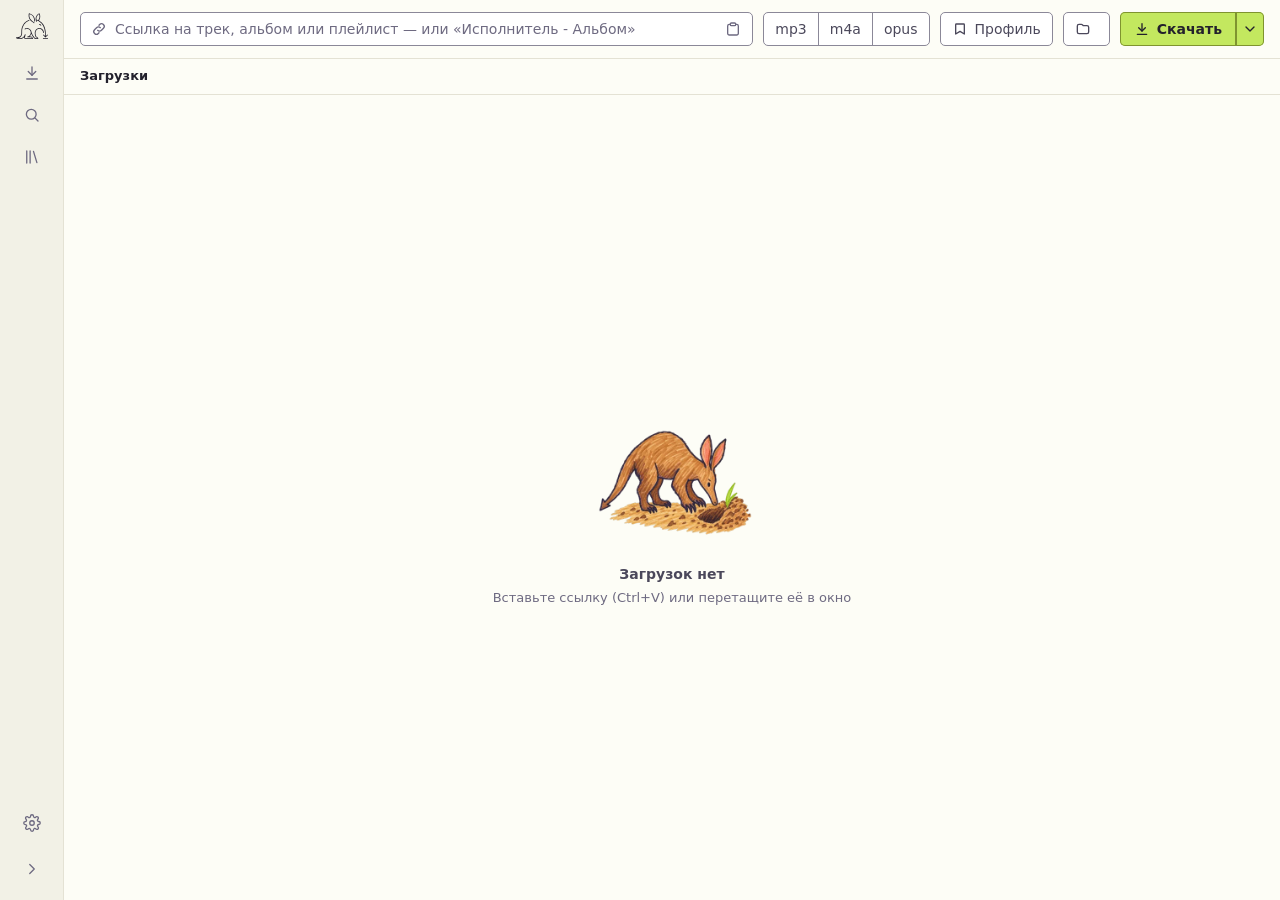
==== trackhound/web/index.html @ 9e97116c "Download a doubtful track from its best match instead of holding it back for a choice A track whose " ====
<!doctype html>
<html lang="ru">
<head>
  <meta charset="utf-8">
  <meta name="viewport" content="width=device-width, initial-scale=1">
  <title>Trackhound</title>
  <link rel="stylesheet" href="style.css">
</head>
<body>
  <svg width="0" height="0" style="position:absolute" aria-hidden="true">
    <symbol id="i-note" viewBox="0 0 24 24"><path d="M9 17.5V6.5l10-2v11"/><circle cx="6.5" cy="17.5" r="2.5"/><circle cx="16.5" cy="15.5" r="2.5"/></symbol>
    <symbol id="i-link" viewBox="0 0 24 24"><path d="M10 14a4 4 0 0 0 5.66 0l3-3a4 4 0 0 0-5.66-5.66l-1 1"/><path d="M14 10a4 4 0 0 0-5.66 0l-3 3a4 4 0 0 0 5.66 5.66l1-1"/></symbol>
    <symbol id="i-clipboard" viewBox="0 0 24 24"><rect x="8" y="3" width="8" height="4" rx="1.5"/><path d="M16 5h1.5A2.5 2.5 0 0 1 20 7.5v11a2.5 2.5 0 0 1-2.5 2.5h-11A2.5 2.5 0 0 1 4 18.5v-11A2.5 2.5 0 0 1 6.5 5H8"/></symbol>
    <symbol id="i-download" viewBox="0 0 24 24"><g class="drop"><path d="M12 4v11"/><path d="m7 10 5 5 5-5"/></g><path d="M5 20h14"/></symbol>
    <symbol id="i-library" viewBox="0 0 24 24"><path d="M5 4v16M9.5 4v16"/><path d="m14 4.5 4.5 15"/></symbol>
    <symbol id="i-list" viewBox="0 0 24 24"><path d="M9 6h11M9 12h11M9 18h11"/><path d="M4.5 6h.01M4.5 12h.01M4.5 18h.01"/></symbol>
    <symbol id="i-settings" viewBox="0 0 24 24"><circle cx="12" cy="12" r="3"/><path d="M19.4 15a1.7 1.7 0 0 0 .3 1.8l.1.1a2 2 0 1 1-2.8 2.8l-.1-.1a1.7 1.7 0 0 0-1.8-.3 1.7 1.7 0 0 0-1 1.5V21a2 2 0 1 1-4 0v-.1a1.7 1.7 0 0 0-1.1-1.5 1.7 1.7 0 0 0-1.8.3l-.1.1a2 2 0 1 1-2.8-2.8l.1-.1a1.7 1.7 0 0 0 .3-1.8 1.7 1.7 0 0 0-1.5-1H3a2 2 0 1 1 0-4h.1a1.7 1.7 0 0 0 1.5-1.1 1.7 1.7 0 0 0-.3-1.8l-.1-.1a2 2 0 1 1 2.8-2.8l.1.1a1.7 1.7 0 0 0 1.8.3H9a1.7 1.7 0 0 0 1-1.5V3a2 2 0 1 1 4 0v.1a1.7 1.7 0 0 0 1 1.5 1.7 1.7 0 0 0 1.8-.3l.1-.1a2 2 0 1 1 2.8 2.8l-.1.1a1.7 1.7 0 0 0-.3 1.8V9a1.7 1.7 0 0 0 1.5 1H21a2 2 0 1 1 0 4h-.1a1.7 1.7 0 0 0-1.5 1z"/></symbol>
    <symbol id="i-search" viewBox="0 0 24 24"><circle cx="11" cy="11" r="6.5"/><path d="m20 20-4.2-4.2"/></symbol>
    <symbol id="i-folder" viewBox="0 0 24 24"><path d="M3.5 7.5A2.5 2.5 0 0 1 6 5h3.6a2 2 0 0 1 1.5.7L12.5 7H18a2.5 2.5 0 0 1 2.5 2.5v7A2.5 2.5 0 0 1 18 19H6a2.5 2.5 0 0 1-2.5-2.5z"/></symbol>
    <symbol id="i-check" viewBox="0 0 24 24"><path d="m5 12.5 4.5 4.5L19 7.5"/></symbol>
    <symbol id="i-x" viewBox="0 0 24 24"><path d="M6.5 6.5l11 11M17.5 6.5l-11 11"/></symbol>
    <symbol id="i-alert" viewBox="0 0 24 24"><path d="M10.3 4.2 2.9 17a2 2 0 0 0 1.7 3h14.8a2 2 0 0 0 1.7-3L13.7 4.2a2 2 0 0 0-3.4 0z"/><path d="M12 9.5v4"/><path d="M12 17h.01"/></symbol>
    <symbol id="i-pause" viewBox="0 0 24 24"><path d="M9.5 6v12M14.5 6v12"/></symbol>
    <symbol id="i-play" viewBox="0 0 24 24"><path d="M8 5.5v13l11-6.5z"/></symbol>
    <symbol id="i-stop" viewBox="0 0 24 24"><rect x="6.5" y="6.5" width="11" height="11" rx="1.5"/></symbol>
    <symbol id="i-sun" viewBox="0 0 24 24"><circle cx="12" cy="12" r="4"/><path d="M12 2.5v2M12 19.5v2M4.6 4.6 6 6M18 18l1.4 1.4M2.5 12h2M19.5 12h2M4.6 19.4 6 18M18 6l1.4-1.4"/></symbol>
    <symbol id="i-moon" viewBox="0 0 24 24"><path d="M20 14.5A8 8 0 1 1 9.5 4a6.5 6.5 0 0 0 10.5 10.5z"/></symbol>
    <symbol id="i-monitor" viewBox="0 0 24 24"><rect x="3" y="4.5" width="18" height="12" rx="2"/><path d="M9 20h6M12 16.5V20"/></symbol>
    <symbol id="i-grid" viewBox="0 0 24 24"><rect x="4" y="4" width="6.5" height="6.5" rx="1.2"/><rect x="13.5" y="4" width="6.5" height="6.5" rx="1.2"/><rect x="4" y="13.5" width="6.5" height="6.5" rx="1.2"/><rect x="13.5" y="13.5" width="6.5" height="6.5" rx="1.2"/></symbol>
    <symbol id="i-arrow-left" viewBox="0 0 24 24"><path d="M19 12H5"/><path d="m11 18-6-6 6-6"/></symbol>
    <symbol id="i-chevron" viewBox="0 0 24 24"><path d="m6 9 6 6 6-6"/></symbol>
    <symbol id="i-chevron-right" viewBox="0 0 24 24"><path d="m9 6 6 6-6 6"/></symbol>
    <symbol id="i-dot" viewBox="0 0 24 24"><circle cx="12" cy="12" r="2.5"/></symbol>
    <symbol id="i-spinner" viewBox="0 0 24 24"><path d="M6.34 17.66A8 8 0 0 1 17.66 6.34"/></symbol>
    <symbol id="i-level" viewBox="0 0 24 24"><path d="M6 19v-8"/><path d="M12 19v-8"/><path d="M18 19v-8"/></symbol>
    <symbol id="i-trash" viewBox="0 0 24 24"><path d="M4.5 7h15"/><path d="M9.5 7V5.5A1.5 1.5 0 0 1 11 4h2a1.5 1.5 0 0 1 1.5 1.5V7"/><path d="M6.5 7v11.5A1.5 1.5 0 0 0 8 20h8a1.5 1.5 0 0 0 1.5-1.5V7"/><path d="M10.5 11v5M13.5 11v5"/></symbol>
    <symbol id="i-bookmark" viewBox="0 0 24 24"><path d="M6.5 4.5h11a1 1 0 0 1 1 1v14l-6.5-4-6.5 4v-14a1 1 0 0 1 1-1z"/></symbol>
    <symbol id="i-eye" viewBox="0 0 24 24"><path d="M2.5 12S6 5.5 12 5.5 21.5 12 21.5 12 18 18.5 12 18.5 2.5 12 2.5 12z"/><circle cx="12" cy="12" r="3"/></symbol>
    <symbol id="i-tag" viewBox="0 0 24 24"><path d="M3.5 12.1V5A1.5 1.5 0 0 1 5 3.5h7.1a1.5 1.5 0 0 1 1.06.44l7.4 7.4a1.5 1.5 0 0 1 0 2.12l-7.1 7.1a1.5 1.5 0 0 1-2.12 0l-7.4-7.4a1.5 1.5 0 0 1-.44-1.06z"/><circle cx="8.5" cy="8.5" r="1.5"/></symbol>
    <!-- The player's own, from Material Icons as Harmonoid draws them: filled, not outlined -->
    <symbol id="i-mi-prev" viewBox="0 0 24 24" fill="currentColor" stroke="none"><path d="M6 6h2v12H6zm3.5 6 8.5 6V6z"/></symbol>
    <symbol id="i-mi-play" viewBox="0 0 24 24" fill="currentColor" stroke="none"><path d="M8 5v14l11-7z"/></symbol>
    <symbol id="i-mi-pause" viewBox="0 0 24 24" fill="currentColor" stroke="none"><path d="M6 19h4V5H6v14zm8-14v14h4V5h-4z"/></symbol>
    <symbol id="i-mi-next" viewBox="0 0 24 24" fill="currentColor" stroke="none"><path d="m6 18 8.5-6L6 6v12zM16 6v12h2V6h-2z"/></symbol>
    <symbol id="i-mi-volume" viewBox="0 0 24 24" fill="currentColor" stroke="none"><path d="M3 9v6h4l5 5V4L7 9H3zm13.5 3A4.5 4.5 0 0 0 14 7.97v8.05c1.48-.73 2.5-2.25 2.5-4.02zM14 3.23v2.06c2.89.86 5 3.54 5 6.71s-2.11 5.85-5 6.71v2.06c4.01-.91 7-4.49 7-8.77s-2.99-7.86-7-8.77z"/></symbol>
    <symbol id="i-mi-volume-low" viewBox="0 0 24 24" fill="currentColor" stroke="none"><path d="M18.5 12A4.5 4.5 0 0 0 16 7.97v8.05c1.48-.73 2.5-2.25 2.5-4.02zM5 9v6h4l5 5V4L9 9H5z"/></symbol>
    <symbol id="i-mi-mute" viewBox="0 0 24 24" fill="currentColor" stroke="none"><path d="M16.5 12A4.5 4.5 0 0 0 14 7.97v2.21l2.45 2.45c.03-.2.05-.41.05-.63zm2.5 0c0 .94-.2 1.82-.54 2.64l1.51 1.51A8.796 8.796 0 0 0 21 12c0-4.28-2.99-7.86-7-8.77v2.06c2.89.86 5 3.54 5 6.71zM4.27 3 3 4.27 7.73 9H3v6h4l5 5v-6.73l4.25 4.25c-.67.52-1.42.93-2.25 1.18v2.06a8.99 8.99 0 0 0 3.69-1.81L19.73 21 21 19.73l-9-9L4.27 3zM12 4 9.91 6.09 12 8.18V4z"/></symbol>
    <symbol id="i-mi-lyrics" viewBox="0 0 24 24" fill="currentColor" stroke="none"><path d="M14 9c0-2.04 1.24-3.79 3-4.57V4c0-1.1-.9-2-2-2H4c-1.1 0-1.99.9-1.99 2L2 22l4-4h9c1.1 0 2-.9 2-2v-2.42c-1.76-.78-3-2.53-3-4.58zm-4 5H6v-2h4v2zm3-3H6V9h7v2zm0-3H6V6h7v2z"/><path d="M20 6.18c-.31-.11-.65-.18-1-.18-1.66 0-3 1.34-3 3s1.34 3 3 3 3-1.34 3-3V3h2V1h-4v5.18z"/></symbol>
    <symbol id="i-mi-shuffle" viewBox="0 0 24 24" fill="currentColor" stroke="none"><path d="M10.59 9.17 5.41 4 4 5.41l5.17 5.17 1.42-1.41zM14.5 4l2.04 2.04L4 18.59 5.41 20 17.96 7.46 20 9.5V4h-5.5zm.33 9.41-1.41 1.41 3.13 3.13L14.5 20H20v-5.5l-2.04 2.04-3.13-3.13z"/></symbol>
    <symbol id="i-mi-queue" viewBox="0 0 24 24" fill="currentColor" stroke="none"><path d="M15 6H3v2h12V6zm0 4H3v2h12v-2zM3 16h8v-2H3v2zM17 6v8.18c-.31-.11-.65-.18-1-.18-1.66 0-3 1.34-3 3s1.34 3 3 3 3-1.34 3-3V8h3V6h-5z"/></symbol>
    <symbol id="i-mi-eq" viewBox="0 0 24 24" fill="currentColor" stroke="none"><path d="M10 20h4V4h-4v16zm-6 0h4v-8H4v8zM16 9v11h4V9h-4z"/></symbol>
    <symbol id="i-plus" viewBox="0 0 24 24"><path d="M12 5v14M5 12h14"/></symbol>
    <symbol id="i-playlist" viewBox="0 0 24 24"><path d="M4 6h13M4 11h13M4 16h7"/><path d="M15 14v6l5-3z"/></symbol>
    <symbol id="i-playlist-add" viewBox="0 0 24 24"><path d="M4 6h12M4 11h12M4 16h7"/><path d="M18 13v7M14.5 16.5h7"/></symbol>
    <symbol id="i-queue-next" viewBox="0 0 24 24"><path d="M4 7h9M4 12h9M4 17h6"/><path d="M16 9l5 3-5 3z"/></symbol>
    <symbol id="i-history" viewBox="0 0 24 24"><path d="M3.5 12a8.5 8.5 0 1 0 2.6-6.1"/><path d="M3.5 4.5v4h4"/><path d="M12 8v4.5l3 2"/></symbol>
    <symbol id="i-trend" viewBox="0 0 24 24"><path d="M3 17l6-6 4 4 8-8"/><path d="M15 7h6v6"/></symbol>
    <symbol id="i-grip" viewBox="0 0 24 24"><path d="M9 6h.01M15 6h.01M9 12h.01M15 12h.01M9 18h.01M15 18h.01"/></symbol>
    <symbol id="i-edit" viewBox="0 0 24 24"><path d="M4 20h4L19 9l-4-4L4 16z"/><path d="M13.5 6.5l4 4"/></symbol>
    <symbol id="i-export" viewBox="0 0 24 24"><path d="M12 15V4"/><path d="M7.5 8.5 12 4l4.5 4.5"/><path d="M5 14v5h14v-5"/></symbol>
    <symbol id="i-file-in" viewBox="0 0 24 24"><path d="M14 3H6.5a1 1 0 0 0-1 1v16a1 1 0 0 0 1 1h11a1 1 0 0 0 1-1V7.5z"/><path d="M14 3v4.5h4.5"/><path d="M12 10.5v6"/><path d="M9.5 14l2.5 2.5 2.5-2.5"/></symbol>
    <symbol id="i-headphones" viewBox="0 0 24 24"><path d="M4 15v-3a8 8 0 0 1 16 0v3"/><path d="M4 15h3v5H5a1 1 0 0 1-1-1zM20 15h-3v5h2a1 1 0 0 0 1-1z"/></symbol>
    <symbol id="i-mi-repeat" viewBox="0 0 24 24" fill="currentColor" stroke="none"><path d="M7 7h10v3l4-4-4-4v3H5v6h2V7zm10 10H7v-3l-4 4 4 4v-3h12v-6h-2v4z"/></symbol>
    <symbol id="i-mi-repeat-one" viewBox="0 0 24 24" fill="currentColor" stroke="none"><path d="M7 7h10v3l4-4-4-4v3H5v6h2V7zm10 10H7v-3l-4 4 4 4v-3h12v-6h-2v4zm-4-2V9h-1l-2 1v1h1.5v4H13z"/></symbol>
    <symbol id="i-mi-close" viewBox="0 0 24 24" fill="currentColor" stroke="none"><path d="M19 6.41 17.59 5 12 10.59 6.41 5 5 6.41 10.59 12 5 17.59 6.41 19 12 13.41 17.59 19 19 17.59 13.41 12z"/></symbol>
    <symbol id="i-mi-full" viewBox="0 0 24 24" fill="currentColor" stroke="none"><path d="M7 14H5v5h5v-2H7v-3zm-2-4h2V7h3V5H5v5zm12 7h-3v2h5v-5h-2v3zM14 5v2h3v3h2V5h-5z"/></symbol>
    <symbol id="i-mi-full-exit" viewBox="0 0 24 24" fill="currentColor" stroke="none"><path d="M5 16h3v3h2v-5H5v2zm3-8H5v2h5V5H8v3zm6 11h2v-3h3v-2h-5v5zm2-11V5h-2v5h5V8h-3z"/></symbol>
    <symbol id="i-retry" viewBox="0 0 24 24"><path d="M20 12a8 8 0 1 1-2.34-5.66l.85.85"/><path d="M18.51 1.19v6h-6"/></symbol>
    <symbol id="i-brand" viewBox="440 115 525 430">
      <g transform="translate(0,768) scale(0.1,-0.1)" fill="currentColor" stroke="none">
        <path d="M8080 6329 c-228 -124 -389 -329 -465 -594 -35 -122 -44 -293 -21
          -425 19 -108 65 -280 76 -280 21 0 100 33 100 42 0 6 -9 42 -21 80 -11 39 -18
          73 -15 76 19 18 245 -65 383 -141 515 -282 840 -874 913 -1667 15 -161 25
          -600 14 -600 -5 0 -62 53 -126 117 l-118 118 -40 -40 -39 -40 185 -192 c102
          -106 191 -193 198 -193 14 0 386 372 386 386 0 5 -19 25 -42 43 l-41 35 -113
          -117 c-62 -64 -117 -117 -121 -117 -4 0 -8 102 -9 228 -2 419 -42 702 -151
          1052 -46 149 -156 393 -227 505 -155 242 -354 437 -577 566 -49 28 -92 56 -95
          61 -3 5 10 36 30 69 157 264 195 573 105 856 -30 94 -75 199 -88 207 -4 3 -40
          -13 -81 -35z m66 -235 c25 -80 27 -104 28 -244 0 -141 -3 -163 -27 -243 -29
          -95 -79 -204 -126 -279 l-30 -47 -58 20 c-31 11 -95 31 -142 43 l-86 23 -3 89
          c-8 248 85 472 270 651 29 28 71 63 92 77 47 32 44 35 82 -90z"/>
        <path d="M6560 6331 c-20 -38 -51 -198 -57 -291 -14 -229 60 -485 199 -687 91
          -134 213 -246 381 -352 82 -52 173 -116 202 -143 29 -26 55 -48 59 -48 12 0
          76 63 76 75 0 23 -88 93 -255 203 -276 182 -409 344 -495 600 -39 118 -54 233
          -47 356 8 134 17 162 48 158 34 -3 197 -83 271 -133 81 -54 224 -200 266 -272
          91 -151 145 -339 161 -555 5 -68 10 -124 12 -126 2 -1 25 -19 51 -40 41 -33
          49 -36 54 -21 14 36 -5 300 -31 422 -55 266 -134 414 -309 581 -126 119 -315
          227 -476 271 -92 26 -97 26 -110 2z"/>
        <path d="M6470 5267 c-359 -158 -595 -349 -786 -637 -105 -157 -170 -298 -222
          -481 -62 -216 -72 -298 -82 -684 -6 -261 -11 -343 -25 -390 -44 -158 -159
          -304 -293 -373 -117 -60 -192 -76 -340 -69 l-122 6 -21 -41 c-11 -22 -18 -46
          -16 -53 7 -17 188 -108 267 -133 101 -33 185 -44 315 -44 236 0 449 82 611
          234 l51 49 0 -64 c-1 -79 33 -143 95 -185 l41 -27 611 -6 c336 -3 614 -3 618
          1 14 11 -13 132 -42 189 -34 69 -93 124 -168 159 -49 22 -75 26 -196 31 l-141
          6 54 39 c95 70 178 187 239 336 l10 25 11 -28 c18 -46 89 -185 131 -258 109
          -185 332 -439 422 -479 40 -17 68 -19 274 -20 l229 -1 -1 68 c-1 85 -32 152
          -102 214 -48 43 -125 79 -169 79 -27 0 -48 38 -86 155 -81 247 -87 485 -16
          678 37 103 76 163 154 236 173 161 407 196 620 91 175 -86 295 -253 354 -492
          l28 -113 54 4 c30 1 56 5 58 7 7 6 -20 128 -49 224 -41 132 -105 237 -209 341
          -72 72 -102 94 -181 133 -170 83 -325 96 -495 42 -201 -64 -354 -208 -435
          -410 -52 -129 -64 -196 -64 -361 0 -116 5 -172 21 -245 40 -180 122 -390 158
          -404 9 -3 40 -6 69 -6 39 0 62 -6 87 -23 32 -21 79 -80 79 -98 0 -10 -252 -12
          -300 -2 -63 12 -240 201 -357 379 -120 183 -208 384 -264 601 -38 149 -58 199
          -113 282 -88 132 -237 241 -391 287 -83 24 -257 25 -345 1 -74 -20 -195 -73
          -211 -93 -11 -13 -6 -24 39 -92 6 -9 24 -4 74 22 315 164 694 5 804 -338 21
          -65 26 -101 26 -181 0 -272 -162 -483 -465 -607 l-78 -32 3 -41 3 -40 300 -5
          c288 -5 302 -6 343 -28 38 -20 102 -91 102 -114 0 -4 -230 -8 -510 -8 -560 0
          -564 0 -594 59 -22 41 -20 66 9 150 37 105 74 265 82 347 l6 72 -49 10 c-27 6
          -51 9 -53 6 -2 -2 -16 -42 -31 -88 -102 -318 -369 -527 -703 -552 -126 -9
          -348 21 -287 39 8 2 42 12 75 22 179 52 333 178 418 343 82 157 89 198 97 577
          5 182 13 361 19 398 41 251 113 454 232 652 105 175 285 364 450 475 103 69
          269 154 369 190 36 13 69 26 74 31 9 8 -54 98 -69 98 -5 0 -53 -19 -105 -42z"/>
        <path d="M8125 4628 c9 -63 13 -71 32 -64 8 3 35 1 61 -5 57 -12 109 -59 118
          -105 6 -35 23 -44 88 -44 l39 0 -7 41 c-22 138 -133 229 -279 229 l-59 0 7
          -52z"/>
        <path d="M8720 2425 c0 -30 3 -55 8 -56 4 0 176 -1 382 -2 l375 -2 3 58 3 57
          -386 0 -385 0 0 -55z"/>
      </g>
    </symbol>
  </svg>

  <div class="app">
    <nav class="sidebar" aria-label="Разделы">
      <div class="brand">
        <span class="logo" aria-hidden="true"><svg class="icon"><use href="#i-brand"/></svg></span>
        <span class="brand-name">Trackhound</span>
      </div>
      <button type="button" class="nav-item" data-view="download" title="Загрузка (Ctrl+1)" aria-label="Загрузка">
        <svg class="icon" aria-hidden="true"><use href="#i-download"/></svg>
        <span class="nav-label">Загрузка</span>
        <span id="download-badge" class="nav-badge" hidden></span>
      </button>
      <button type="button" class="nav-item" data-view="search" title="Поиск (Ctrl+2)" aria-label="Поиск">
        <svg class="icon" aria-hidden="true"><use href="#i-search"/></svg>
        <span class="nav-label">Поиск</span>
      </button>
      <button type="button" class="nav-item" data-view="library" title="Библиотека (Ctrl+3)" aria-label="Библиотека">
        <svg class="icon" aria-hidden="true"><use href="#i-library"/></svg>
        <span class="nav-label">Библиотека</span>
      </button>
      <span class="spacer"></span>
      <button type="button" class="nav-item" data-view="settings" title="Настройки (Ctrl+4)" aria-label="Настройки">
        <svg class="icon" aria-hidden="true"><use href="#i-settings"/></svg>
        <span class="nav-label">Настройки</span>
        <span id="settings-dot" class="nav-dot" hidden></span>
      </button>
      <button type="button" id="sidebar-toggle" class="nav-item nav-toggle" aria-expanded="false"
              title="Развернуть панель (Ctrl+B)" aria-label="Развернуть панель">
        <svg class="icon" aria-hidden="true"><use href="#i-chevron-right"/></svg>
        <span class="nav-label">Свернуть</span>
      </button>
    </nav>

    <div class="main">
      <section id="view-download" class="view" aria-label="Загрузка">
        <form id="form" class="toolbar" novalidate>
          <div class="field">
            <svg class="icon sm" aria-hidden="true"><use href="#i-link"/></svg>
            <input id="link" type="text" inputmode="url" autocomplete="off" spellcheck="false"
                   placeholder="Ссылка на трек, альбом или плейлист — или «Исполнитель - Альбом»" aria-label="Ссылка">
            <button type="button" id="paste" class="icon-btn" title="Вставить из буфера обмена" aria-label="Вставить из буфера обмена">
              <svg class="icon sm" aria-hidden="true"><use href="#i-clipboard"/></svg>
            </button>
          </div>
          <div id="formats" class="segmented" role="radiogroup" aria-label="Формат">
            <button type="button" role="radio" data-format="mp3">mp3</button>
            <button type="button" role="radio" data-format="m4a">m4a</button>
            <button type="button" role="radio" data-format="opus">opus</button>
          </div>
          <div class="split">
            <button type="button" id="profile" class="tool-btn" aria-haspopup="menu" aria-expanded="false"
                    title="Профили: папка, формат и имена одним нажатием">
              <svg class="icon sm" aria-hidden="true"><use href="#i-bookmark"/></svg>
              <span id="profile-name">Профиль</span>
            </button>
            <div id="profile-menu" class="menu" role="menu" hidden></div>
          </div>
          <button type="button" id="folder" class="tool-btn">
            <svg class="icon sm" aria-hidden="true"><use href="#i-folder"/></svg>
            <span id="folder-name"></span>
          </button>
          <div class="split">
            <button type="submit" id="submit" class="btn primary">
              <svg class="icon sm" aria-hidden="true"><use href="#i-download"/></svg><span id="submit-label">Скачать</span>
            </button>
            <button type="button" id="mode" class="btn primary split-arrow" aria-haspopup="menu" aria-expanded="false" aria-label="Режим" title="Режим">
              <svg class="icon sm" aria-hidden="true"><use href="#i-chevron"/></svg>
            </button>
            <div id="mode-menu" class="menu" role="menu" hidden>
              <button type="button" role="menuitemradio" data-dry-run="false">
                <svg class="icon sm check" aria-hidden="true"><use href="#i-check"/></svg>Скачать
              </button>
              <button type="button" role="menuitemradio" data-dry-run="true">
                <svg class="icon sm check" aria-hidden="true"><use href="#i-check"/></svg>Только проверить, что найдётся
              </button>
              <div class="menu-divider" role="separator"></div>
              <button type="button" role="menuitem" data-action="import">
                <svg class="icon sm" aria-hidden="true"><use href="#i-list"/></svg>Скачать список из файла…
              </button>
            </div>
          </div>
        </form>
        <p id="link-note" class="strip" role="status" hidden>
          <svg class="icon sm" aria-hidden="true"><use href="#i-list"/></svg><span id="link-note-text"></span>
        </p>
        <p id="link-error" class="strip danger" role="alert" hidden>
          <svg class="icon sm" aria-hidden="true"><use href="#i-alert"/></svg><span id="link-error-text"></span>
        </p>
        <div id="problems" class="strip warn" role="status" hidden>
          <svg class="icon sm" aria-hidden="true"><use href="#i-alert"/></svg><ul id="problems-list"></ul>
        </div>

        <div class="list-head">
          <span class="list-title">Загрузки</span><span id="jobs-count" class="count"></span>
          <span id="download-status" class="list-status" role="status"></span>
          <span class="spacer"></span>
          <button type="button" id="clear" class="btn ghost" hidden>Убрать завершённые</button>
          <button type="button" class="btn ghost pause" hidden aria-pressed="false"><svg class="icon sm" aria-hidden="true"><use href="#i-pause"/></svg><span>Пауза</span></button>
          <button type="button" class="btn ghost stop" hidden><svg class="icon sm" aria-hidden="true"><use href="#i-stop"/></svg>Остановить</button>
        </div>
        <div class="list-scroll">
          <div id="empty" class="empty">
            <img class="scene" src="art/empty-downloads.webp" alt="" aria-hidden="true">
            <p class="empty-title">Загрузок нет</p>
            <p class="empty-text">Вставьте ссылку (Ctrl+V) или перетащите её в окно</p>
          </div>
          <ol id="jobs" class="rows"></ol>
        </div>
      </section>

      <section id="view-search" class="view" aria-label="Поиск" hidden>
        <div class="toolbar">
          <div class="field search-field">
            <svg class="icon sm" aria-hidden="true"><use href="#i-search"/></svg>
            <input id="search-input" type="search" autocomplete="off" spellcheck="false"
                   placeholder="Исполнитель, альбом или трек" aria-label="Что найти">
          </div>
          <span id="search-service" class="search-service"></span>
        </div>
        <div class="library-body">
          <div class="list-scroll" id="search-scroll">
            <div id="search-empty" class="empty">
              <svg class="icon" aria-hidden="true"><use href="#i-search"/></svg>
              <p class="empty-title"></p>
              <p class="empty-text"></p>
            </div>
            <section class="search-section" id="search-artists-section" hidden>
              <h3 class="search-head">Исполнители</h3>
              <div class="cards artists search-artists" id="search-artists"></div>
            </section>
            <section class="search-section" id="search-albums-section" hidden>
              <h3 class="search-head">Альбомы</h3>
              <div class="cards" id="search-albums"></div>
            </section>
            <section class="search-section" id="search-tracks-section" hidden>
              <h3 class="search-head">Треки</h3>
              <ol class="rows search-tracks" id="search-tracks"></ol>
            </section>
          </div>
          <div id="search-page" class="library-page search-page" hidden>
            <button type="button" class="page-back" id="search-back">
              <svg class="icon sm" aria-hidden="true"><use href="#i-arrow-left"/></svg><span id="search-back-label">Поиск</span>
            </button>
            <div class="search-artist-page" hidden>
              <div class="artist-head">
                <div class="artist-photo"><img alt="" hidden><span class="initials"></span></div>
                <div class="artist-info">
                  <h2 class="album-title artist-name"></h2>
                  <p class="album-sub artist-sub"></p>
                  <div class="album-actions">
                    <button type="button" class="btn primary" data-search-action="discography"><svg class="icon sm" aria-hidden="true"><use href="#i-download"/></svg><span>Скачать дискографию</span></button>
                    <button type="button" class="tool-btn" data-search-action="watch-artist" aria-pressed="false" title="Новые альбомы, EP и синглы скачаются сами: раз в 12 часов программа смотрит, что вышло"><svg class="icon sm" aria-hidden="true"><use href="#i-eye"/></svg><span>Следить за новыми релизами</span></button>
                  </div>
                </div>
              </div>
              <div class="artist-releases"></div>
            </div>
            <div class="album-page">
              <div class="album-cover cover"><img alt="" hidden><svg class="icon" aria-hidden="true"><use href="#i-note"/></svg></div>
              <div class="album-info">
                <h2 class="album-title"></h2>
                <p class="album-sub"></p>
                <div class="album-actions">
                  <button type="button" class="btn primary" data-search-action="download"><svg class="icon sm" aria-hidden="true"><use href="#i-download"/></svg><span>Скачать</span></button>
                  <button type="button" class="tool-btn" data-search-action="open-library" hidden><svg class="icon sm" aria-hidden="true"><use href="#i-library"/></svg><span>Уже в библиотеке</span></button>
                </div>
                <div class="album-tracks" role="table" aria-label="Треки альбома">
                  <div class="album-track search-album-track album-head" role="row"><span role="columnheader" class="n">#</span><span role="columnheader">Трек</span><span role="columnheader" class="artists">Исполнители</span><span role="columnheader" class="num">Время</span><span></span></div>
                  <div class="album-list"></div>
                </div>
              </div>
            </div>
          </div>
        </div>
      </section>

      <section id="view-library" class="view" aria-label="Библиотека" hidden>
        <div class="toolbar">
          <div id="library-tabs" class="tabs" role="tablist" aria-label="Библиотека">
            <button type="button" role="tab" data-tab="albums" aria-selected="true">Альбомы</button>
            <button type="button" role="tab" data-tab="tracks" aria-selected="false">Треки</button>
            <button type="button" role="tab" data-tab="artists" aria-selected="false">Исполнители</button>
            <button type="button" role="tab" data-tab="playlists" aria-selected="false">Плейлисты</button>
          </div>
          <div class="field library-search">
            <svg class="icon sm" aria-hidden="true"><use href="#i-search"/></svg>
            <input id="library-filter" type="search" autocomplete="off" spellcheck="false" placeholder="Поиск в библиотеке" aria-label="Поиск">
          </div>
          <button type="button" id="library-again" class="tool-btn" hidden>
            <svg class="icon sm" aria-hidden="true"><use href="#i-download"/></svg><span>Докачать недостающее</span>
          </button>
          <button type="button" id="library-delete" class="tool-btn icon-only danger" hidden title="Удалить (Delete)" aria-label="Удалить">
            <svg class="icon sm" aria-hidden="true"><use href="#i-trash"/></svg>
          </button>
          <button type="button" id="library-tidy" class="tool-btn icon-only" hidden title="Дописать жанры, обложки, тексты и недостающие теги, ничего не скачивая заново" aria-label="Дописать теги">
            <svg class="icon sm" aria-hidden="true"><use href="#i-tag"/></svg>
          </button>
          <button type="button" id="playlist-new" class="tool-btn" hidden>
            <svg class="icon sm" aria-hidden="true"><use href="#i-plus"/></svg><span>Новый плейлист</span>
          </button>
          <button type="button" id="playlist-import" class="tool-btn icon-only" hidden title="Открыть плейлист .m3u8 из другого плеера" aria-label="Открыть плейлист .m3u8">
            <svg class="icon sm" aria-hidden="true"><use href="#i-file-in"/></svg>
          </button>
          <button type="button" id="library-shuffle" class="tool-btn icon-only" title="Слушать всю библиотеку вперемешку" aria-label="Слушать всю библиотеку вперемешку" hidden>
            <svg class="icon sm" aria-hidden="true"><use href="#i-mi-shuffle"/></svg>
          </button>
          <div class="btn-group">
            <button type="button" id="library-folder" class="tool-btn icon-only" title="Открыть папку в проводнике" aria-label="Открыть папку">
              <svg class="icon sm" aria-hidden="true"><use href="#i-folder"/></svg>
            </button>
            <button type="button" id="library-refresh" class="tool-btn icon-only" title="Обновить (F5)" aria-label="Обновить">
              <svg class="icon sm" aria-hidden="true"><use href="#i-retry"/></svg>
            </button>
          </div>
        </div>
        <div class="library-bar">
          <span id="library-summary" class="library-summary"></span>
          <label class="pick" hidden>Жанр: <select id="library-genre" aria-label="Жанр"></select><svg class="icon sm" aria-hidden="true"><use href="#i-chevron"/></svg></label>
          <label class="pick">Сортировка: <select id="library-sort" aria-label="Сортировка"></select><svg class="icon sm" aria-hidden="true"><use href="#i-chevron"/></svg></label>
          <label class="pick">Порядок: <select id="library-order" aria-label="Порядок"></select><svg class="icon sm" aria-hidden="true"><use href="#i-chevron"/></svg></label>
          <div id="library-view" class="segmented small" role="radiogroup" aria-label="Вид">
            <button type="button" role="radio" data-library-view="grid" title="Сетка обложек" aria-label="Сетка обложек"><svg class="icon sm" aria-hidden="true"><use href="#i-grid"/></svg></button>
            <button type="button" role="radio" data-library-view="list" title="Список" aria-label="Список"><svg class="icon sm" aria-hidden="true"><use href="#i-list"/></svg></button>
          </div>
        </div>
        <div class="library-body">
          <div id="library-panel" class="library-panel">
            <div class="list-head columns library-grid" role="row" id="library-head">
              <span></span><span role="columnheader" aria-sort="none"><button type="button" class="sort" data-sort="title">Название<svg class="icon sm sort-arrow" aria-hidden="true"><use href="#i-chevron"/></svg></button></span><span class="num" role="columnheader" aria-sort="none"><button type="button" class="sort" data-sort="year">Год<svg class="icon sm sort-arrow" aria-hidden="true"><use href="#i-chevron"/></svg></button></span><span class="num" role="columnheader" aria-sort="none"><button type="button" class="sort" data-sort="tracks">Треков<svg class="icon sm sort-arrow" aria-hidden="true"><use href="#i-chevron"/></svg></button></span><span class="num col-size" role="columnheader" aria-sort="none"><button type="button" class="sort" data-sort="size">Размер<svg class="icon sm sort-arrow" aria-hidden="true"><use href="#i-chevron"/></svg></button></span><span class="col-date" role="columnheader" aria-sort="none"><button type="button" class="sort" data-sort="modified">Изменён<svg class="icon sm sort-arrow" aria-hidden="true"><use href="#i-chevron"/></svg></button></span><span></span>
            </div>
            <div class="list-scroll" id="library-scroll">
              <div id="library-empty" class="empty">
                <img class="scene" alt="" aria-hidden="true" hidden>
                <p class="empty-title"></p>
                <p class="empty-text"></p>
              </div>
              <ol id="library" class="rows" role="listbox" aria-multiselectable="true" aria-label="Альбомы и треки"></ol>
              <div id="library-cards" class="cards" role="listbox" aria-multiselectable="true" aria-label="Альбомы и треки"></div>
              <ol id="library-tracks" class="rows" aria-label="Треки"></ol>
              <div id="library-artists" class="cards artists" aria-label="Исполнители"></div>
              <div id="library-playlists" class="cards playlists" aria-label="Плейлисты"></div>
            </div>
          </div>
          <div id="library-page" class="library-page" hidden>
            <div class="page-band" aria-hidden="true"></div>
            <button type="button" class="page-back" id="page-back">
              <svg class="icon sm" aria-hidden="true"><use href="#i-arrow-left"/></svg><span id="page-back-label">Альбомы</span>
            </button>
            <div id="album-page" class="album-page">
              <div class="album-side">
                <img class="album-backdrop" alt="" aria-hidden="true" hidden>
                <div class="album-cover cover"><img alt="" hidden><svg class="icon" aria-hidden="true"><use href="#i-note"/></svg></div>
              </div>
              <div class="album-info">
                <h2 class="album-title"></h2>
                <p class="album-sub"></p>
                <div class="album-actions">
                  <button type="button" class="btn primary" data-page-action="play"><svg class="icon sm" aria-hidden="true"><use href="#i-play"/></svg><span>Слушать</span></button>
                  <button type="button" class="tool-btn icon-only" data-page-action="open" title="Открыть папку в проводнике" aria-label="Открыть папку"><svg class="icon sm" aria-hidden="true"><use href="#i-folder"/></svg></button>
                  <button type="button" class="tool-btn" data-page-action="again"><svg class="icon sm" aria-hidden="true"><use href="#i-download"/></svg><span>Докачать недостающее</span></button>
                  <button type="button" class="tool-btn icon-only" data-page-action="tidy" title="Дописать жанры, обложки, тексты и недостающие теги, ничего не скачивая заново" aria-label="Дописать теги"><svg class="icon sm" aria-hidden="true"><use href="#i-tag"/></svg></button>
                  <button type="button" class="tool-btn" data-page-action="watch" aria-pressed="false"><svg class="icon sm" aria-hidden="true"><use href="#i-eye"/></svg><span>Следить</span></button>
                  <button type="button" class="tool-btn icon-only" data-page-action="shuffle" title="Слушать вперемешку" aria-label="Слушать вперемешку"><svg class="icon sm" aria-hidden="true"><use href="#i-mi-shuffle"/></svg></button>
                  <button type="button" class="tool-btn icon-only" data-page-action="rename" title="Переименовать" aria-label="Переименовать"><svg class="icon sm" aria-hidden="true"><use href="#i-edit"/></svg></button>
                  <button type="button" class="tool-btn" data-page-action="keep"><svg class="icon sm" aria-hidden="true"><use href="#i-playlist-add"/></svg><span>Сохранить как плейлист</span></button>
                  <button type="button" class="tool-btn icon-only" data-page-action="export" title="Сохранить как .m3u8 для других плееров" aria-label="Сохранить как .m3u8"><svg class="icon sm" aria-hidden="true"><use href="#i-export"/></svg></button>
                  <button type="button" class="tool-btn icon-only danger" data-page-action="delete" title="Удалить плейлист" aria-label="Удалить плейлист"><svg class="icon sm" aria-hidden="true"><use href="#i-trash"/></svg></button>
                </div>
                <div class="album-tracks" role="table" aria-label="Треки альбома">
                  <div class="album-track album-head" role="row"><span role="columnheader" class="n">#</span><span role="columnheader">Трек</span><span role="columnheader" class="artists">Исполнители</span><span role="columnheader" class="num">Время</span></div>
                  <div class="album-list"></div>
                </div>
              </div>
            </div>
            <div id="artist-page" class="artist-page">
              <div class="artist-head">
                <div class="artist-photo"><img alt="" hidden><span class="initials"></span></div>
                <div><h2 class="artist-name"></h2><p class="album-sub artist-sub"></p></div>
              </div>
              <div class="cards artist-albums"></div>
            </div>
          </div>
        </div>
      </section>


      <section id="view-settings" class="view" aria-label="Настройки" hidden>
        <div class="list-scroll" id="settings-scroll">
          <div class="settings">
            <header class="settings-hero">
              <div>
                <h1 class="settings-title">Настройки</h1>
                <p class="settings-lead">Всё сохраняется сразу, отдельная кнопка не нужна</p>
              </div>
              <img class="settings-art" src="art/settings.webp" alt="" aria-hidden="true">
            </header>

            <!-- A new version comes first: it is the one thing here that asks for a click -->
            <div class="settings-update" id="update" hidden>
              <span class="card-icon"><svg class="icon" aria-hidden="true"><use href="#i-download"/></svg></span>
              <div class="setting-label">
                <p id="update-title"></p>
                <p class="setting-desc" id="update-desc">Программа скачает установщик с GitHub и сверит его хеш. Потом она закроется, обновится и откроется снова</p>
              </div>
              <div class="update-actions">
                <button type="button" id="update-open" class="tool-btn">Страница релиза</button>
                <button type="button" id="update-install" class="btn primary">
                  <svg class="icon sm" aria-hidden="true"><use href="#i-download"/></svg><span
                    id="update-install-label">Обновить программу</span>
                </button>
              </div>
            </div>

            <nav class="settings-nav" id="settings-nav" aria-label="Разделы настроек">
              <a href="#set-look"><svg class="icon sm" aria-hidden="true"><use href="#i-sun"/></svg>Внешний вид</a>
              <a href="#set-save"><svg class="icon sm" aria-hidden="true"><use href="#i-folder"/></svg>Куда сохранять</a>
              <a href="#set-download"><svg class="icon sm" aria-hidden="true"><use href="#i-download"/></svg>Загрузка</a>
              <a href="#set-sound"><svg class="icon sm" aria-hidden="true"><use href="#i-note"/></svg>Звук и тексты</a>
              <a href="#set-library"><svg class="icon sm" aria-hidden="true"><use href="#i-library"/></svg>Библиотека</a>
              <a href="#set-player"><svg class="icon sm" aria-hidden="true"><use href="#i-headphones"/></svg>Плеер</a>
              <a href="#set-watch"><svg class="icon sm" aria-hidden="true"><use href="#i-eye"/></svg>Слежение и фон</a>
              <a href="#set-profiles"><svg class="icon sm" aria-hidden="true"><use href="#i-bookmark"/></svg>Профили</a>
              <a href="#set-network"><svg class="icon sm" aria-hidden="true"><use href="#i-link"/></svg>Сеть</a>
              <a href="#set-help"><svg class="icon sm" aria-hidden="true"><use href="#i-alert"/></svg>Если что-то не работает</a>
              <a href="#set-about"><svg class="icon sm" aria-hidden="true"><use href="#i-settings"/></svg>О программе</a>
            </nav>

            <div class="settings-cards">
              <section class="settings-card" id="set-look" aria-labelledby="set-look-title">
                <div class="card-head">
                  <span class="card-icon"><svg class="icon" aria-hidden="true"><use href="#i-sun"/></svg></span>
                  <div><h2 id="set-look-title">Внешний вид</h2><p>Как выглядит окно</p></div>
                </div>
                <div class="setting-group">
                  <div class="setting stacked">
                    <span class="setting-label" id="theme-label">Тема</span>
                    <div id="theme" class="theme-choices" role="radiogroup" aria-labelledby="theme-label">
                      <button type="button" role="radio" class="theme-choice" data-theme-choice="system">
                        <span class="theme-preview system" aria-hidden="true"><span class="half light"><i></i><b></b><b></b></span><span class="half dark"><i></i><b></b><b></b></span></span>
                        <span class="theme-name"><svg class="icon sm" aria-hidden="true"><use href="#i-monitor"/></svg>Как в системе</span>
                      </button>
                      <button type="button" role="radio" class="theme-choice" data-theme-choice="light">
                        <span class="theme-preview light" aria-hidden="true"><i></i><b></b><b></b></span>
                        <span class="theme-name"><svg class="icon sm" aria-hidden="true"><use href="#i-sun"/></svg>Светлая</span>
                      </button>
                      <button type="button" role="radio" class="theme-choice" data-theme-choice="dark">
                        <span class="theme-preview dark" aria-hidden="true"><i></i><b></b><b></b></span>
                        <span class="theme-name"><svg class="icon sm" aria-hidden="true"><use href="#i-moon"/></svg>Тёмная</span>
                      </button>
                    </div>
                  </div>
                  <div class="setting">
                    <span class="setting-label" id="language-label">Язык</span>
                    <div id="language" class="segmented" role="radiogroup" aria-labelledby="language-label">
                      <button type="button" role="radio" data-language="ru">Русский</button>
                      <button type="button" role="radio" data-language="en">English</button>
                    </div>
                  </div>
                </div>
              </section>

              <section class="settings-card" id="set-save" aria-labelledby="set-save-title">
                <div class="card-head">
                  <span class="card-icon"><svg class="icon" aria-hidden="true"><use href="#i-folder"/></svg></span>
                  <div><h2 id="set-save-title">Куда сохранять</h2><p>Папка для музыки и то, как в ней называются альбомы и треки</p></div>
                </div>
                <div class="setting-group">
                  <div class="setting">
                    <div class="setting-label">
                      <p>Папка для музыки</p>
                      <p class="setting-desc setting-path" id="music-folder"></p>
                    </div>
                    <button type="button" id="music-folder-change" class="tool-btn">
                      <svg class="icon sm" aria-hidden="true"><use href="#i-folder"/></svg><span>Изменить…</span>
                    </button>
                  </div>
                  <div class="setting">
                    <div class="setting-label">
                      <p><label for="folder-layout">Папки альбомов</label></p>
                      <p class="setting-desc">Как называть папку альбома внутри папки для музыки</p>
                    </div>
                    <select id="folder-layout" class="select">
                      <option value="flat">Исполнитель - Альбом (Год)</option>
                      <option value="nested">Исполнитель → Альбом (Год)</option>
                      <option value="album">Альбом (Год)</option>
                    </select>
                  </div>
                  <div class="setting">
                    <div class="setting-label">
                      <p><label for="track-name">Имена файлов</label></p>
                      <p class="setting-desc">Номер и название есть в имени всегда. Варианты отличаются тем, когда в него попадает исполнитель</p>
                    </div>
                    <select id="track-name" class="select">
                      <option value="auto">01. Название (исполнитель только у гостей)</option>
                      <option value="artist">01. Исполнитель - Название</option>
                      <option value="title">01. Название</option>
                    </select>
                  </div>
                  <div class="naming-preview">
                    <span class="naming-label">Так будет выглядеть альбом:</span>
                    <code id="naming-preview"></code>
                  </div>
                </div>
              </section>

              <section class="settings-card" id="set-download" aria-labelledby="set-download-title">
                <div class="card-head">
                  <span class="card-icon"><svg class="icon" aria-hidden="true"><use href="#i-download"/></svg></span>
                  <div><h2 id="set-download-title">Загрузка</h2><p>Скорость и то, как программа выбирает запись</p></div>
                </div>
                <div class="setting-group">
                  <div class="setting">
                    <div class="setting-label">
                      <p id="threads-label">Треков одновременно</p>
                      <p class="setting-desc">Чем больше, тем быстрее, но YouTube может начать ограничивать скорость</p>
                    </div>
                    <div class="stepper" role="group" aria-labelledby="threads-label">
                      <button type="button" data-step="-1" aria-label="Меньше">−</button>
                      <output id="threads" aria-live="polite">3</output>
                      <button type="button" data-step="1" aria-label="Больше">+</button>
                    </div>
                  </div>
                  <div class="setting">
                    <div class="setting-label">
                      <p><label for="rate">Ограничение скорости</label></p>
                      <p class="setting-desc">Чтобы загрузка не занимала весь канал</p>
                    </div>
                    <select id="rate" class="select">
                      <option value="0">Без ограничения</option>
                      <option value="512000">500 КБ/с</option>
                      <option value="1048576">1 МБ/с</option>
                      <option value="2097152">2 МБ/с</option>
                      <option value="5242880">5 МБ/с</option>
                      <option value="10485760">10 МБ/с</option>
                    </select>
                  </div>
                </div>
              </section>

              <section class="settings-card" id="set-sound" aria-labelledby="set-sound-title">
                <div class="card-head">
                  <span class="card-icon"><svg class="icon" aria-hidden="true"><use href="#i-note"/></svg></span>
                  <div><h2 id="set-sound-title">Звук и тексты</h2><p>Что дописывается к каждому скачанному треку</p></div>
                </div>
                <div class="setting-group">
                  <div class="setting toggle">
                    <div class="setting-label">
                      <p id="lyrics-label">Тексты песен</p>
                      <p class="setting-desc">Тексты берутся из LRCLIB. Обычный записывается в теги, его покажут плеер и телефон. Синхронный сохраняется в файл .lrc рядом с треком, и плееры прокручивают его вместе с песней</p>
                    </div>
                    <button type="button" id="lyrics" class="switch" role="switch" aria-checked="false" aria-labelledby="lyrics-label"></button>
                  </div>
                  <div class="setting toggle">
                    <div class="setting-label">
                      <p id="replaygain-label">Выравнивание громкости</p>
                      <p class="setting-desc">Записывает теги ReplayGain, по которым плеер делает треки одинаково громкими. Сам звук не меняется. Такие теги читают foobar2000, MusicBee, AIMP и VLC</p>
                    </div>
                    <button type="button" id="replaygain" class="switch" role="switch" aria-checked="false" aria-labelledby="replaygain-label"></button>
                  </div>
                </div>
              </section>

              <section class="settings-card" id="set-library" aria-labelledby="set-library-title">
                <div class="card-head">
                  <span class="card-icon"><svg class="icon" aria-hidden="true"><use href="#i-library"/></svg></span>
                  <div><h2 id="set-library-title">Библиотека</h2><p>Где ещё лежит ваша музыка</p></div>
                </div>
                <div class="setting-group" id="library-folders-group">
                  <div class="setting" id="library-folders-head">
                    <div class="setting-label">
                      <p>Другие папки с музыкой</p>
                      <p class="setting-desc">Библиотека покажет музыку и из этих папок. Файлы остаются там, где лежат</p>
                    </div>
                    <button type="button" id="library-folder-add" class="tool-btn">
                      <svg class="icon sm" aria-hidden="true"><use href="#i-folder"/></svg><span>Добавить папку…</span>
                    </button>
                  </div>
                </div>
              </section>

              <section class="settings-card" id="set-player" aria-labelledby="set-player-title">
                <div class="card-head">
                  <span class="card-icon"><svg class="icon" aria-hidden="true"><use href="#i-headphones"/></svg></span>
                  <div><h2 id="set-player-title">Плеер</h2><p>Как звучит музыка и кто узнаёт, что вы слушаете</p></div>
                </div>
                <div class="setting-group">
                  <div class="setting toggle">
                    <div class="setting-label">
                      <p id="gapless-label">Альбомы без пауз</p>
                      <p class="setting-desc">Следующий трек альбома начинается ровно там, где кончился предыдущий. Концертные записи и альбомы, где песни перетекают одна в другую, звучат как на диске</p>
                    </div>
                    <button type="button" id="gapless" class="switch" role="switch" aria-checked="false" aria-labelledby="gapless-label"></button>
                  </div>
                  <div class="setting">
                    <div class="setting-label">
                      <p><label for="crossfade">Плавный переход</label></p>
                      <p class="setting-desc">Конец трека затихает, пока начинается следующий. Альбом, который играет по порядку, идёт без перехода</p>
                    </div>
                    <div class="crossfade">
                      <input type="range" id="crossfade" min="0" max="12" step="1" value="0" aria-describedby="crossfade-value">
                      <output id="crossfade-value" for="crossfade"></output>
                    </div>
                  </div>
                  <div class="setting">
                    <div class="setting-label">
                      <p>Эквалайзер</p>
                      <p class="setting-desc" id="eq-state"></p>
                    </div>
                    <button type="button" id="eq-open" class="tool-btn"><svg class="icon sm" aria-hidden="true"><use href="#i-mi-eq"/></svg><span>Настроить…</span></button>
                  </div>
                </div>
                <div class="setting-group">
                  <div class="setting toggle">
                    <div class="setting-label">
                      <p id="discord-label">Показывать в Discord, что играет</p>
                      <p class="setting-desc">В профиле появится «Слушает» с названием трека, исполнителем и обложкой альбома. На паузе статус пропадает. Нужен запущенный Discord на этом компьютере</p>
                    </div>
                    <button type="button" id="discord" class="switch" role="switch" aria-checked="false" aria-labelledby="discord-label"></button>
                  </div>
                  <div class="setting" id="lastfm-setting">
                    <div class="setting-label">
                      <p>Last.fm</p>
                      <p class="setting-desc" id="lastfm-state"></p>
                    </div>
                    <button type="button" id="lastfm-connect" class="tool-btn"><span>Подключить</span></button>
                  </div>
                  <div class="setting" id="listenbrainz-setting">
                    <div class="setting-label">
                      <p>ListenBrainz</p>
                      <p class="setting-desc" id="listenbrainz-state"></p>
                    </div>
                    <div class="field token-field" id="listenbrainz-field">
                      <input id="listenbrainz-token" type="password" autocomplete="off" spellcheck="false" placeholder="Токен из настроек профиля" aria-label="Токен ListenBrainz">
                    </div>
                    <button type="button" id="listenbrainz-connect" class="tool-btn"><span>Подключить</span></button>
                  </div>
                </div>
              </section>

              <section class="settings-card" id="set-watch" aria-labelledby="set-watch-title">
                <div class="card-head">
                  <span class="card-icon"><svg class="icon" aria-hidden="true"><use href="#i-eye"/></svg></span>
                  <div><h2 id="set-watch-title">Слежение и фон</h2><p>Новые треки приходят сами, без вашего участия</p></div>
                </div>
                <div class="setting-group" id="watch-group">
                  <div class="setting" id="watch-head">
                    <div class="setting-label">
                      <p>Плейлисты, альбомы и исполнители под наблюдением</p>
                      <p class="setting-desc">Раз в 12 часов программа снова открывает ссылку и докачивает в ту же папку только новое. Чтобы следить за релизом, нажмите на глаз на его карточке загрузки. За исполнителем можно следить с его страницы в поиске</p>
                    </div>
                    <button type="button" id="watch-check" class="tool-btn">
                      <svg class="icon sm" aria-hidden="true"><use href="#i-retry"/></svg><span>Проверить сейчас</span>
                    </button>
                  </div>
                  <p class="setting-empty" id="watch-empty">Пока ни за чем не следим</p>
                </div>
                <div class="setting-group">
                  <div class="setting toggle" id="tray-setting">
                    <div class="setting-label">
                      <p id="tray-label">Работать в фоне после закрытия окна</p>
                      <p class="setting-desc">Если идут загрузки или что-то под наблюдением, закрытое окно сворачивается в значок у часов. Загрузки доходят до конца, проверки идут по расписанию. Чтобы выйти, выберите «Выход» в меню значка</p>
                    </div>
                    <button type="button" id="tray" class="switch" role="switch" aria-checked="false" aria-labelledby="tray-label"></button>
                  </div>
                  <div class="setting toggle">
                    <div class="setting-label">
                      <p id="notify-label">Уведомления о завершении</p>
                      <p class="setting-desc">Сообщает, что загрузки закончились, если окно свёрнуто, закрыто или спрятано под другими</p>
                    </div>
                    <button type="button" id="notify" class="switch" role="switch" aria-checked="false" aria-labelledby="notify-label"></button>
                  </div>
                </div>
              </section>

              <section class="settings-card" id="set-profiles" aria-labelledby="set-profiles-title">
                <div class="card-head">
                  <span class="card-icon"><svg class="icon" aria-hidden="true"><use href="#i-bookmark"/></svg></span>
                  <div><h2 id="set-profiles-title">Профили</h2><p>Папка, формат и имена под одним названием, на один щелчок</p></div>
                </div>
                <div class="setting-group" id="profiles-group">
                  <div class="setting" id="profile-add">
                    <div class="setting-label">
                      <p><label for="profile-new">Сохранить текущие настройки</label></p>
                      <p class="setting-desc">Запоминает папку, формат и правила имён под одним названием. Вернуть их можно одним нажатием в панели загрузки</p>
                    </div>
                    <div class="field profile-field">
                      <input id="profile-new" type="text" autocomplete="off" maxlength="40"
                             placeholder="Например: на диск D, mp3" aria-label="Название профиля">
                    </div>
                    <button type="button" id="profile-save" class="tool-btn">Сохранить</button>
                  </div>
                </div>
              </section>

              <section class="settings-card" id="set-network" aria-labelledby="set-network-title">
                <div class="card-head">
                  <span class="card-icon"><svg class="icon" aria-hidden="true"><use href="#i-link"/></svg></span>
                  <div><h2 id="set-network-title">Сеть</h2><p>Если сервисы открываются плохо или не открываются совсем</p></div>
                </div>
                <div class="setting-group">
                  <div class="setting">
                    <div class="setting-label">
                      <p>Доступ к сервисам</p>
                      <p class="setting-desc" id="network-desc">Проверяет, открываются ли из этой сети Spotify, YouTube и SoundCloud и есть ли на компьютере прокси VPN-клиента</p>
                      <ul class="net-list" id="network-list"></ul>
                    </div>
                    <button type="button" id="network-check" class="tool-btn">Проверить</button>
                  </div>
                  <div class="setting">
                    <div class="setting-label">
                      <p><label for="proxy">Прокси</label></p>
                      <p class="setting-desc">Через него идут поиск и загрузка. Например: <code>http://127.0.0.1:1080</code>
                        или <code>socks5://127.0.0.1:1080</code>. Если поле пустое, работают настройки системы</p>
                    </div>
                    <div class="field proxy-field">
                      <input id="proxy" type="text" autocomplete="off" spellcheck="false"
                             placeholder="http://127.0.0.1:1080" aria-label="Прокси">
                    </div>
                  </div>
                  <div class="setting toggle">
                    <div class="setting-label">
                      <p id="relay-label">Зеркало Spotify</p>
                      <p class="setting-desc">Помогает открыть релизы, которые Spotify не показывает в вашей стране. Запрос к Spotify отправляется с сервера во Франкфурте</p>
                    </div>
                    <button type="button" id="relay" class="switch" role="switch" aria-checked="false" aria-labelledby="relay-label"></button>
                  </div>
                  <div class="setting">
                    <div class="setting-label">
                      <p><label for="cookies">Cookies из браузера</label></p>
                      <p class="setting-desc">Нужны для треков с возрастным ограничением: YouTube отдаёт их только после входа в аккаунт. Пока идёт загрузка, браузер лучше закрыть</p>
                    </div>
                    <select id="cookies" class="select">
                      <option value="">Не использовать</option>
                      <option value="firefox">Firefox</option>
                      <option value="chrome">Chrome</option>
                      <option value="edge">Edge</option>
                      <option value="brave">Brave</option>
                      <option value="chromium">Chromium</option>
                      <option value="opera">Opera</option>
                      <option value="vivaldi">Vivaldi</option>
                    </select>
                  </div>
                </div>
              </section>

              <section class="settings-card" id="set-help" aria-labelledby="set-help-title">
                <div class="card-head">
                  <span class="card-icon"><svg class="icon" aria-hidden="true"><use href="#i-alert"/></svg></span>
                  <div><h2 id="set-help-title">Если что-то не работает</h2><p>Что установлено и где искать подробности</p></div>
                </div>
                <div class="setting-group">
                  <div class="setting">
                    <svg id="env-icon" class="icon sm" aria-hidden="true"><use href="#i-check"/></svg>
                    <div class="setting-label">
                      <p id="env-title"></p>
                      <ul id="env-list" class="setting-desc env-list"></ul>
                    </div>
                  </div>
                  <div class="setting">
                    <div class="setting-label">
                      <p id="ytdlp-title">yt-dlp</p>
                      <p class="setting-desc" id="ytdlp-desc">YouTube часто меняется. Если загрузки перестали работать, сначала обновите Trackhound</p>
                    </div>
                  </div>
                  <div class="setting">
                    <div class="setting-label">
                      <p>Журнал работы</p>
                      <p class="setting-desc" id="log-path">Здесь записаны подробности загрузок и ошибок. Журнал никуда не отправляется</p>
                    </div>
                    <div class="btn-group">
                      <button type="button" id="log-open" class="tool-btn">Открыть</button>
                      <button type="button" id="log-copy" class="tool-btn">Скопировать отчёт</button>
                    </div>
                  </div>
                </div>
              </section>

              <section class="settings-card" id="set-about" aria-labelledby="set-about-title">
                <div class="card-head">
                  <span class="card-icon brand"><svg class="icon" aria-hidden="true"><use href="#i-brand"/></svg></span>
                  <div><h2 id="set-about-title">О программе</h2><p>Trackhound <span id="version"></span></p></div>
                </div>
                <div class="setting-group">
                  <div class="setting">
                    <div class="setting-label">
                      <p class="setting-desc">Названия, обложки и номера треков программа берёт со страницы по ссылке. Звук берётся оттуда же, если он там в открытом доступе, а иначе с YouTube Music или SoundCloud</p>
                    </div>
                  </div>
                </div>
              </section>
            </div>
          </div>
        </div>
      </section>

      <section id="view-now" class="view now-view" aria-label="Сейчас играет" hidden>
        <img class="now-backdrop" alt="" aria-hidden="true" hidden>
        <button type="button" class="page-back now-close" id="now-close" title="Назад (Esc)" aria-label="Назад">
          <svg class="icon sm" aria-hidden="true"><use href="#i-arrow-left"/></svg>
        </button>
        <div class="now-side">
          <div class="now-cover cover"><img alt="" hidden><svg class="icon" aria-hidden="true"><use href="#i-note"/></svg></div>
          <div class="now-names">
            <h2 class="now-title"></h2>
            <p class="now-artist"></p>
            <p class="now-sub"></p>
            <p class="now-format"></p>
          </div>
        </div>
        <div class="now-lyrics" id="now-lyrics" aria-live="off"></div>
      </section>

      <div id="player" class="player" hidden>
        <button type="button" class="player-track" id="player-open" title="Сейчас играет">
          <span class="player-cover cover"><img alt="" hidden><svg class="icon sm" aria-hidden="true"><use href="#i-note"/></svg></span>
          <span class="player-names"><span class="player-title"></span><span class="player-artist"></span></span>
        </button>
        <div class="player-controls">
          <button type="button" class="icon-btn player-mode" id="player-shuffle" title="Играть вперемешку" aria-label="Играть вперемешку" aria-pressed="false"><svg class="icon sm" aria-hidden="true"><use href="#i-mi-shuffle"/></svg></button>
          <button type="button" class="icon-btn" id="player-prev" title="Предыдущий" aria-label="Предыдущий"><svg class="icon sm" aria-hidden="true"><use href="#i-mi-prev"/></svg></button>
          <button type="button" class="player-play" id="player-play" title="Пауза" aria-label="Пауза"><svg class="icon sm" aria-hidden="true"><use href="#i-mi-pause"/></svg></button>
          <button type="button" class="icon-btn" id="player-next" title="Следующий" aria-label="Следующий"><svg class="icon sm" aria-hidden="true"><use href="#i-mi-next"/></svg></button>
          <button type="button" class="icon-btn player-mode" id="player-repeat" title="Повторять очередь" aria-label="Повторять очередь" aria-pressed="false"><svg class="icon sm" aria-hidden="true"><use href="#i-mi-repeat"/></svg></button>
        </div>
        <div class="player-seek">
          <span class="player-time" id="player-time">0:00</span>
          <input type="range" id="player-position" min="0" max="1000" value="0" step="1" aria-label="Позиция">
          <span class="player-time" id="player-length">0:00</span>
        </div>
        <div class="player-extra">
          <button type="button" class="icon-btn" id="player-lyrics" title="Текст песни" aria-label="Текст песни" aria-pressed="false"><svg class="icon sm" aria-hidden="true"><use href="#i-mi-lyrics"/></svg></button>
          <button type="button" class="icon-btn" id="player-queue" title="Очередь (Q)" aria-label="Очередь" aria-pressed="false" aria-controls="queue-panel"><svg class="icon sm" aria-hidden="true"><use href="#i-mi-queue"/></svg></button>
          <button type="button" class="icon-btn" id="player-eq" title="Эквалайзер" aria-label="Эквалайзер" aria-pressed="false" aria-controls="eq-panel"><svg class="icon sm" aria-hidden="true"><use href="#i-mi-eq"/></svg></button>
          <button type="button" class="icon-btn" id="player-mute" title="Без звука" aria-label="Без звука"><svg class="icon sm" aria-hidden="true"><use href="#i-mi-volume"/></svg></button>
          <input type="range" id="player-volume" min="0" max="100" value="80" aria-label="Громкость">
          <button type="button" class="icon-btn" id="player-stop" title="Закрыть плеер" aria-label="Закрыть плеер"><svg class="icon sm" aria-hidden="true"><use href="#i-mi-close"/></svg></button>
          <button type="button" class="icon-btn" id="player-full" title="Во весь экран" aria-label="Во весь экран"><svg class="icon sm" aria-hidden="true"><use href="#i-mi-full"/></svg></button>
        </div>
      </div>

    </div>
    <section id="queue-panel" class="float-panel queue-panel" aria-labelledby="queue-title" hidden>
      <div class="float-head">
        <h2 id="queue-title">Очередь</h2>
        <span id="queue-count" class="float-note"></span>
        <button type="button" class="icon-btn" id="queue-keep" title="Сохранить очередь как плейлист" aria-label="Сохранить очередь как плейлист"><svg class="icon sm" aria-hidden="true"><use href="#i-playlist-add"/></svg></button>
        <button type="button" class="icon-btn" id="queue-clear" title="Убрать всё, что дальше" aria-label="Убрать всё, что дальше"><svg class="icon sm" aria-hidden="true"><use href="#i-trash"/></svg></button>
        <button type="button" class="icon-btn" id="queue-close" title="Закрыть (Esc)" aria-label="Закрыть"><svg class="icon sm" aria-hidden="true"><use href="#i-x"/></svg></button>
      </div>
      <ol id="queue-list" class="queue-list" aria-label="Очередь"></ol>
    </section>
    <section id="eq-panel" class="float-panel eq-panel" aria-labelledby="eq-title" hidden>
      <div class="float-head">
        <h2 id="eq-title">Эквалайзер</h2>
        <button type="button" id="eq-on" class="switch" role="switch" aria-checked="false" aria-label="Эквалайзер включён"></button>
        <label class="pick eq-preset"><select id="eq-preset" aria-label="Настройка"></select><svg class="icon sm" aria-hidden="true"><use href="#i-chevron"/></svg></label>
        <button type="button" class="icon-btn" id="eq-close" title="Закрыть (Esc)" aria-label="Закрыть"><svg class="icon sm" aria-hidden="true"><use href="#i-x"/></svg></button>
      </div>
      <div id="eq-bands" class="eq-bands"></div>
    </section>
    <div id="track-menu" class="menu context-menu" role="menu" aria-label="Действия с треком" hidden>
      <button type="button" role="menuitem" data-action="next">
        <svg class="icon sm" aria-hidden="true"><use href="#i-queue-next"/></svg>Играть следующим
      </button>
      <button type="button" role="menuitem" data-action="queue">
        <svg class="icon sm" aria-hidden="true"><use href="#i-playlist"/></svg>Добавить в очередь
      </button>
      <button type="button" role="menuitem" data-action="playlist">
        <svg class="icon sm" aria-hidden="true"><use href="#i-playlist-add"/></svg>Добавить в плейлист…
      </button>
      <div class="menu-divider" data-group="more"></div>
      <button type="button" role="menuitem" data-action="album">
        <svg class="icon sm" aria-hidden="true"><use href="#i-note"/></svg>Открыть альбом
      </button>
      <button type="button" role="menuitem" data-action="open">
        <svg class="icon sm" aria-hidden="true"><use href="#i-folder"/></svg>Показать в проводнике
      </button>
      <button type="button" role="menuitem" data-action="remove" class="danger-item">
        <svg class="icon sm" aria-hidden="true"><use href="#i-x"/></svg>Убрать из плейлиста
      </button>
    </div>
    <div id="playlist-menu" class="menu context-menu playlist-menu" role="menu" aria-label="В какой плейлист" hidden></div>
    <div id="library-menu" class="menu context-menu" role="menu" aria-label="Действия с выделенным" hidden>
      <button type="button" role="menuitem" data-action="next">
        <svg class="icon sm" aria-hidden="true"><use href="#i-queue-next"/></svg>Играть следующим
      </button>
      <button type="button" role="menuitem" data-action="queue">
        <svg class="icon sm" aria-hidden="true"><use href="#i-playlist"/></svg>Добавить в очередь
      </button>
      <button type="button" role="menuitem" data-action="playlist">
        <svg class="icon sm" aria-hidden="true"><use href="#i-playlist-add"/></svg>Добавить в плейлист…
      </button>
      <div class="menu-divider"></div>
      <button type="button" role="menuitem" data-action="again">
        <svg class="icon sm" aria-hidden="true"><use href="#i-download"/></svg>Докачать недостающее
      </button>
      <button type="button" role="menuitem" data-action="tidy">
        <svg class="icon sm" aria-hidden="true"><use href="#i-tag"/></svg>Дописать теги
      </button>
      <button type="button" role="menuitem" data-action="open">
        <svg class="icon sm" aria-hidden="true"><use href="#i-folder"/></svg>Показать в проводнике
      </button>
      <button type="button" role="menuitem" data-action="delete" class="danger-item">
        <svg class="icon sm" aria-hidden="true"><use href="#i-trash"/></svg>Удалить
      </button>
    </div>
    <dialog id="welcome" class="confirm welcome" aria-labelledby="welcome-title">
      <div class="confirm-body welcome-body">
        <img class="welcome-scene" src="art/welcome.webp" alt="" aria-hidden="true">
        <p id="welcome-title" class="welcome-title">Добро пожаловать в Trackhound</p>
        <p class="confirm-text">Вставьте ссылку на альбом, плейлист или трек из Spotify, Apple Music, Deezer, YouTube или SoundCloud. Можно и просто написать «Исполнитель - Альбом». Программа найдёт эту запись в открытом доступе, скачает её и заполнит теги: название, обложку, жанр и текст песни.</p>
        <div class="welcome-folder">
          <div class="welcome-where">
            <p class="welcome-label">Музыка будет здесь</p>
            <p id="welcome-path" class="welcome-path"></p>
          </div>
          <button type="button" class="tool-btn" id="welcome-folder"><svg class="icon sm" aria-hidden="true"><use href="#i-folder"/></svg><span>Изменить…</span></button>
        </div>
        <p class="confirm-text">Формат, названия файлов, прокси и остальное можно поменять в настройках в любой момент.</p>
      </div>
      <div class="confirm-actions">
        <button type="button" class="btn primary" id="welcome-start">Начать</button>
      </div>
    </dialog>
    <dialog id="confirm" class="confirm" aria-labelledby="confirm-title">
      <div class="confirm-body">
        <p id="confirm-title" class="confirm-title"></p>
        <p id="confirm-text" class="confirm-text"></p>
        <div class="field confirm-field" hidden><input id="confirm-input" type="text" autocomplete="off" spellcheck="false" maxlength="120" aria-labelledby="confirm-title"></div>
      </div>
      <div class="confirm-actions">
        <button type="button" class="btn" id="confirm-cancel">Отмена</button>
        <button type="button" class="btn danger" id="confirm-ok"></button>
      </div>
    </dialog>
    <p id="live" class="sr-only" aria-live="polite"></p>
  </div>

  <template id="job-template">
    <li class="job">
      <div class="row job-row">
        <button type="button" class="expander" aria-expanded="false" aria-label="Показать треки">
          <svg class="icon sm" aria-hidden="true"><use href="#i-chevron-right"/></svg>
        </button>
        <div class="cover"><img alt="" hidden><svg class="icon sm" aria-hidden="true"><use href="#i-note"/></svg></div>
        <div class="cell-main"><p class="title"></p><p class="sub"></p><p class="sub note" hidden></p>
          <p class="offer" hidden><span class="offer-text"></span><button type="button" class="tool-btn offer-use">Использовать и повторить</button></p></div>
        <span class="tag"></span>
        <div class="cell-status">
          <p class="status-line"><svg class="icon sm status-icon" aria-hidden="true"></svg><span class="status-text"></span></p>
          <div class="bar" role="progressbar" aria-label="Прогресс" aria-valuemin="0" aria-valuemax="100" aria-valuenow="0" hidden><span class="bar-fill"></span></div>
        </div>
        <div class="cell-actions">
          <button type="button" class="icon-btn retry" hidden><svg class="icon sm" aria-hidden="true"><use href="#i-retry"/></svg></button>
          <button type="button" class="icon-btn watch" aria-pressed="false" hidden><svg class="icon sm" aria-hidden="true"><use href="#i-eye"/></svg></button>
          <button type="button" class="icon-btn open" title="Открыть папку" aria-label="Открыть папку" hidden><svg class="icon sm" aria-hidden="true"><use href="#i-folder"/></svg></button>
        </div>
      </div>
      <ol class="tracks" hidden></ol>
    </li>
  </template>

  <template id="track-template">
    <li class="row track">
      <span class="num"></span>
      <div class="cell-main"><p class="title"></p><p class="sub"></p></div>
      <span class="cell-release"></span>
      <span class="cell-source"></span>
      <span class="num cell-dur"></span>
      <div class="cell-status">
        <p class="status-line"><svg class="icon sm status-icon" aria-hidden="true"></svg><span class="status-text"></span></p>
        <div class="bar" hidden><span class="bar-fill"></span></div>
      </div>
    </li>
  </template>

  <template id="card-template">
    <div class="card" role="option" aria-selected="false" tabindex="-1">
      <div class="card-cover cover"><img alt="" hidden><svg class="icon" aria-hidden="true"><use href="#i-note"/></svg></div>
      <p class="card-title"></p>
      <p class="card-sub"></p>
    </div>
  </template>

  <template id="search-card-template">
    <div class="card search-card" tabindex="0" role="button">
      <div class="card-cover cover">
        <img alt="" hidden><svg class="icon" aria-hidden="true"><use href="#i-note"/></svg>
        <button type="button" class="queue-btn" title="Скачать" aria-label="Скачать"><svg class="icon sm" aria-hidden="true"><use href="#i-download"/></svg></button>
        <span class="in-library" title="Уже в библиотеке" hidden><svg class="icon sm" aria-hidden="true"><use href="#i-check"/></svg>В библиотеке</span>
      </div>
      <p class="card-title"></p>
      <p class="card-sub"></p>
    </div>
  </template>

  <template id="search-track-template">
    <li class="row search-track" tabindex="-1">
      <div class="cover"><img alt="" hidden><svg class="icon sm" aria-hidden="true"><use href="#i-note"/></svg></div>
      <span class="title"><span class="title-text"></span><span class="in-library-tag" hidden>в библиотеке</span></span>
      <span class="sub cell-artists"></span>
      <span class="sub cell-album"></span>
      <span class="num sub cell-time"></span>
      <button type="button" class="icon-btn queue-btn" title="Скачать" aria-label="Скачать"><svg class="icon sm" aria-hidden="true"><use href="#i-download"/></svg></button>
    </li>
  </template>

  <template id="library-track-template">
    <li class="row track-item" tabindex="-1">
      <div class="cover"><img alt="" hidden><svg class="icon sm" aria-hidden="true"><use href="#i-note"/></svg></div>
      <span class="title"></span>
      <span class="sub cell-artists"></span>
      <span class="sub cell-album"></span>
      <span class="num sub cell-time"></span>
    </li>
  </template>

  <template id="artist-template">
    <div class="card artist-card" tabindex="-1">
      <div class="artist-photo"><img alt="" hidden><span class="initials"></span></div>
      <p class="card-title"></p>
      <p class="card-sub"></p>
    </div>
  </template>

  <template id="library-template">
    <li class="row library-row library-grid" tabindex="0" role="option" aria-selected="false">
      <div class="cover"><img alt="" hidden><svg class="icon sm" aria-hidden="true"><use href="#i-note"/></svg></div>
      <div class="cell-main"><p class="title"></p><p class="sub"></p></div>
      <span class="num cell-year"></span>
      <span class="num cell-count"></span>
      <span class="num cell-size col-size"></span>
      <span class="cell-date col-date"></span>
      <div class="cell-actions">
        <button type="button" class="icon-btn again" title="Докачать недостающее" aria-label="Докачать недостающее" tabindex="-1" hidden><svg class="icon sm" aria-hidden="true"><use href="#i-download"/></svg></button>
        <button type="button" class="icon-btn open" title="Показать в проводнике" aria-label="Показать в проводнике" tabindex="-1"><svg class="icon sm" aria-hidden="true"><use href="#i-folder"/></svg></button>
      </div>
    </li>
  </template>

  <script src="i18n.js"></script>
  <script src="app.js"></script>
</body>
</html>
---- trackhound/web/style.css ----
:root {
  color-scheme: light;
  /* The paper stays vanilla, but the lines and the ink belong to the same
     violet-neutral family as the dark theme, so lime is the only green here. */
  --bg: #FDFDF6;
  --chrome: #F2F1E6;
  --inset: #F7F6EB;
  --field: #FFFFFF;
  --hover: rgb(35 33 44 / 0.06);
  --selected: #E7F4BC;
  --divider: #E4E2D4;
  --border: #8B8898;
  --border-strong: #6D6A7C;
  --text: #23212C;
  --text-muted: #4B485B;
  --text-subtle: #6E6A81;
  /* A lime fill on near-white paper is only 1.37:1 against the page, so the
     fill alone cannot say "button" — --accent-edge draws the rim that does.
     Lime as *text* is hopeless on this background at any weight, so anything
     drawn in the accent rather than filled with it uses --accent-fg, and the
     progress fill, which sits on a light track, uses --bar-fill. */
  --accent: #C3E85F;
  --accent-hover: #B5DC4C;
  --accent-edge: #7F942F;
  --accent-fg: #55631F;
  --bar-fill: #6B7C2A;
  --on-accent: #23212C;
  --on-danger: #FFFFFF;
  --success: #396B2E;
  --warning: #A15C07;
  --danger: #B42318;
  --warn-bg: #FDF3E1;
  --danger-bg: #FDECEA;
  --menu-shadow: 0 1px 2px rgb(35 33 44 / 0.08), 0 8px 24px rgb(35 33 44 / 0.16);
  --scrim: rgb(35 33 44 / 0.35);
  --split-divider: #7F942F;
  --scroll-thumb: #C2C0CC;

  --radius: 5px;
  /* How light the cover-coloured band is: a pastel under dark text, a deep
     shade under light text, so the title stays readable on any cover */
  --band-l: 89%;
  --band-s-max: 70%;
  --sidebar: 64px; /* the script overrides this as the panel is dragged */
  --font: "Segoe UI Variable Text", "Segoe UI", system-ui, sans-serif;
  --font-display: "Commissioner", "Segoe UI Variable Text", "Segoe UI", system-ui, sans-serif;

  /* Motion settles like a critically damped spring: quick, no overshoot.
     Nothing here bounces — a flick would earn that, a state change does not. */
  --ease: cubic-bezier(0.32, 0.72, 0, 1);
  --press: 90ms;
  --quick: 140ms;
  --settle: 220ms;
}

/* Registered so the panel width can be animated when it is not being dragged */
@property --sidebar {
  syntax: "<length>";
  inherits: true;
  initial-value: 64px;
}

/* The album page's band in its cover's colour, registered so it can fade */
@property --band {
  syntax: "<color>";
  inherits: false;
  initial-value: transparent;
}

:root[data-theme="dark"] {
  color-scheme: dark;
  --band-l: 21%;
  --band-s-max: 55%;
  --bg: #23212C;
  --chrome: #15131B;
  --inset: #1C1A23;
  --field: #2E2C3A;
  --hover: rgb(233 232 237 / 0.05);
  --selected: rgb(241 254 200 / 0.14);
  --divider: #34313F;
  --border: #77738C;
  --border-strong: #9592A5;
  --text: #E9E8ED;
  --text-muted: #B3B0BF;
  --text-subtle: #9694A4;
  --accent: #F1FEC8;
  --accent-hover: #E1F896;
  --accent-edge: transparent;
  --accent-fg: var(--accent);
  --bar-fill: var(--accent);
  --on-accent: #17151E;
  --on-danger: #17151E;
  --success: #7FAE6B;
  --warning: #D9A441;
  --danger: #E5775F;
  --warn-bg: #2A2112;
  --danger-bg: #2C1814;
  --menu-shadow: 0 8px 24px rgb(0 0 0 / 0.5);
  --scrim: rgb(0 0 0 / 0.6);
  --split-divider: rgb(0 0 0 / 0.18);
  --scroll-thumb: var(--border-strong);
}

/* Names and headings are set in Commissioner; the rest of the window keeps the
   system's own face, which is what a list of files should be read in.
   SIL Open Font License, whose text sits beside the files in fonts/. */
@font-face {
  font-family: "Commissioner";
  font-style: normal;
  font-weight: 600;
  font-display: swap;
  src: url("fonts/commissioner-600-cyrillic.woff2") format("woff2");
  unicode-range: U+0301, U+0400-045F, U+0490-0491, U+04B0-04B1, U+2116;
}
@font-face {
  font-family: "Commissioner";
  font-style: normal;
  font-weight: 600;
  font-display: swap;
  src: url("fonts/commissioner-600-latin.woff2") format("woff2");
  unicode-range: U+0000-00FF, U+0131, U+0152-0153, U+02BB-02BC, U+02C6, U+02DA, U+02DC, U+0304, U+0308, U+0329, U+2000-206F, U+20AC, U+2122, U+2191, U+2193, U+2212, U+2215, U+FEFF, U+FFFD;
}
@font-face {
  font-family: "Commissioner";
  font-style: normal;
  font-weight: 700;
  font-display: swap;
  src: url("fonts/commissioner-700-cyrillic.woff2") format("woff2");
  unicode-range: U+0301, U+0400-045F, U+0490-0491, U+04B0-04B1, U+2116;
}
@font-face {
  font-family: "Commissioner";
  font-style: normal;
  font-weight: 700;
  font-display: swap;
  src: url("fonts/commissioner-700-latin.woff2") format("woff2");
  unicode-range: U+0000-00FF, U+0131, U+0152-0153, U+02BB-02BC, U+02C6, U+02DA, U+02DC, U+0304, U+0308, U+0329, U+2000-206F, U+20AC, U+2122, U+2191, U+2193, U+2212, U+2215, U+FEFF, U+FFFD;
}

*, *::before, *::after { box-sizing: border-box; }
/* Where a name or a heading is written, not a row of data */
.brand-name, .tabs button, .list-title, .empty-title, .card-title, .album-title,
.artist-name, .confirm-title { font-family: var(--font-display); }
[hidden] { display: none !important; }

html, body { height: 100%; overflow: hidden; }
body {
  margin: 0;
  background: var(--bg);
  color: var(--text);
  font: 400 14px/1.45 var(--font);
  user-select: none;
  cursor: default;
}
button, input, output { font: inherit; color: inherit; }
button { border: 0; background: none; padding: 0; }
button:disabled { opacity: 0.5; }
p { margin: 0; }
:focus-visible { outline: 2px solid var(--accent-fg); outline-offset: 1px; }
.sr-only {
  position: absolute; width: 1px; height: 1px; margin: -1px;
  overflow: hidden; clip: rect(0 0 0 0); white-space: nowrap;
}
.spacer { flex: 1; }
.num { text-align: right; font-variant-numeric: tabular-nums; }
.col-date { text-align: left; font-variant-numeric: tabular-nums; }

.icon {
  width: 18px; height: 18px; flex: none;
  fill: none; stroke: currentColor; stroke-width: 1.75; stroke-linecap: round; stroke-linejoin: round;
}
.icon.sm { width: 16px; height: 16px; stroke-width: 2; }

/* Frame */
/* The single row is capped at the window height, so long lists scroll inside
   .list-scroll instead of stretching the whole frame past the bottom edge. */
.app { display: grid; grid-template-columns: var(--sidebar) minmax(0, 1fr); grid-template-rows: minmax(0, 1fr); height: 100vh; }
.sidebar {
  position: relative; display: flex; flex-direction: column; gap: 4px; padding: 12px 8px;
  background: var(--chrome); border-right: 1px solid var(--divider);
  container: sidebar / inline-size; /* labels appear once dragged wide enough */
}
/* The panel glides between its two widths. Registered as a <length> above, so
   the custom property itself can be animated; motion-ready is added after the
   saved width is in place, which keeps the first paint from sliding. */
:root.motion-ready { transition: --sidebar var(--settle) var(--ease); }

/* Points the way the click will take the panel: right to open, left to close */
.nav-toggle { margin-top: 4px; color: var(--text-subtle); }
.nav-toggle .icon { transition: transform var(--settle) var(--ease); }
.nav-toggle[aria-expanded="true"] .icon { transform: rotate(180deg); }

.brand { display: flex; flex-direction: column; align-items: center; gap: 6px; margin-bottom: 10px; }
.logo { display: grid; place-items: center; flex: none; color: var(--text); }
:root[data-theme="dark"] .logo { color: #FFFFFF; }
.logo .icon { width: 34px; height: 28px; fill: currentColor; stroke: none; }
.brand-name { display: none; font-size: 15px; font-weight: 700; letter-spacing: -0.01em; }
.nav-item {
  position: relative; display: flex; align-items: center; justify-content: center; gap: 12px;
  flex: none; height: 38px; border-radius: var(--radius); color: var(--text-subtle);
}
.nav-item:hover { background: var(--hover); color: var(--text); }
.nav-item[aria-current="page"] { background: var(--selected); color: var(--accent-fg); }
.nav-item[aria-current="page"]::before {
  content: ""; position: absolute; left: -8px; top: 9px; bottom: 9px; width: 3px;
  border-radius: 2px; background: var(--accent-fg);
}
/* text-align because a button centres its text, which left the labels floating
   in the middle of the open panel instead of sitting against their icons */
.nav-label { display: none; text-align: left; overflow: hidden; text-overflow: ellipsis; white-space: nowrap; }
.nav-badge {
  position: absolute; top: 3px; right: 5px; min-width: 16px; height: 16px; padding: 0 4px;
  border-radius: 8px; background: var(--accent); color: var(--on-accent);
  box-shadow: inset 0 0 0 1px var(--accent-edge);
  font-size: 10px; font-weight: 600; line-height: 16px; text-align: center; font-variant-numeric: tabular-nums;
}
.nav-dot {
  position: absolute; top: 9px; right: 11px; width: 8px; height: 8px;
  border-radius: 50%; background: var(--warning); box-shadow: 0 0 0 2px var(--chrome);
}

/* Dragged past this width, the rail becomes a labelled column */
@container sidebar (min-width: 150px) {
  .brand { flex-direction: row; padding-left: 6px; gap: 10px; }
  .brand-name { display: block; flex: 1; }
  .nav-item { justify-content: flex-start; padding: 0 12px; }
  .nav-label { display: block; flex: 1; }
  .nav-badge, .nav-dot { position: static; flex: none; }
}

/* Columns react to the content width, which a widened side panel narrows */
.main { display: grid; grid-template-rows: minmax(0, 1fr) auto; min-width: 0; min-height: 0;
  container: content / inline-size; }
.view { display: flex; flex-direction: column; min-height: 0; animation: view-in var(--quick) ease-out; }
@keyframes view-in { from { opacity: 0; } }

/* Toolbar */
/* Controls keep their size and wrap onto a second line rather than being cut
   off the right edge of a narrow window. */
.toolbar {
  display: flex; flex-wrap: wrap; align-items: center; gap: 10px; padding: 12px 16px;
  border-bottom: 1px solid var(--divider);
}
.field {
  display: flex; align-items: center; gap: 8px; flex: 1; min-width: 120px; height: 34px; padding: 0 5px 0 10px;
  border: 1px solid var(--border); border-radius: var(--radius); background: var(--field); color: var(--text-subtle);
}
.field:hover { border-color: var(--border-strong); }
.field:focus-within { border-color: var(--border-strong); box-shadow: inset 0 -2px 0 var(--accent-fg); }
.field.invalid { border-color: var(--danger); box-shadow: inset 0 -2px 0 var(--danger); }
.field input {
  flex: 1; min-width: 0; height: 100%; padding: 0; border: 0; outline: none; background: transparent;
  color: var(--text); user-select: text;
}
.field input::placeholder { color: var(--text-subtle); }
.field input::-webkit-search-cancel-button { display: none; }

.icon-btn {
  display: grid; place-items: center; flex: none; width: 28px; height: 28px;
  border-radius: var(--radius); color: var(--text-subtle);
}
.icon-btn:hover { background: var(--hover); color: var(--text); }

.segmented {
  display: inline-flex; flex: none; height: 34px; overflow: hidden;
  border: 1px solid var(--border); border-radius: var(--radius); background: var(--field);
}
.segmented button {
  display: inline-flex; align-items: center; gap: 7px; padding: 0 11px; color: var(--text-muted); white-space: nowrap;
}
.segmented button + button { border-left: 1px solid var(--border); }
.segmented button:hover { background: var(--hover); color: var(--text); }
.segmented button[aria-checked="true"] { background: var(--accent); color: var(--on-accent); }
.segmented button:focus-visible { outline-offset: -3px; }
.segmented button[aria-checked="true"]:focus-visible { outline-color: var(--on-accent); }
.segmented .count { color: var(--text-subtle); font-variant-numeric: tabular-nums; }
.segmented .count:empty { display: none; }
.segmented [aria-checked="true"] .count { color: inherit; opacity: 0.75; }

.tool-btn {
  display: inline-flex; align-items: center; gap: 7px; flex: 0 1 auto; min-width: 0; max-width: 260px; height: 34px; padding: 0 11px;
  border: 1px solid var(--border); border-radius: var(--radius); background: var(--field); color: var(--text-muted);
}
.tool-btn:hover { border-color: var(--border-strong); color: var(--text); }
.tool-btn.danger { color: var(--danger); }
.tool-btn.danger:hover { border-color: var(--danger); color: var(--danger); }
.tool-btn span { overflow: hidden; text-overflow: ellipsis; white-space: nowrap; }
.tool-btn.icon-only { flex: none; width: 34px; padding: 0; justify-content: center; }
.tool-btn:disabled { opacity: 0.55; cursor: default; }
.tool-btn:disabled:hover { border-color: var(--border); color: var(--text-muted); }

.btn-group {
  display: inline-flex; flex: 0 1 auto; min-width: 0; height: 34px; overflow: hidden;
  border: 1px solid var(--border); border-radius: var(--radius); background: var(--field);
}
.btn-group:hover { border-color: var(--border-strong); }
.btn-group .tool-btn { height: 100%; border: 0; border-radius: 0; }
.btn-group .tool-btn + .tool-btn { border-left: 1px solid var(--border); }
.btn-group .tool-btn:hover { background: var(--hover); }
.btn-group .tool-btn:focus-visible { outline-offset: -3px; }

.btn {
  display: inline-flex; align-items: center; justify-content: center; gap: 7px; flex: none;
  height: 34px; padding: 0 14px; border-radius: var(--radius); white-space: nowrap;
}
/* Feedback belongs to the press, not the release */
.btn, .tool-btn, .icon-btn, .nav-item, .segmented button, .stepper button, .menu button {
  transition: background-color var(--press) ease-out, color var(--press) ease-out,
              border-color var(--press) ease-out, transform var(--press) var(--ease);
}
.btn:active:not(:disabled), .tool-btn:active, .icon-btn:active,
.nav-item:active, .stepper button:active { transform: scale(0.97); }
.btn.primary { background: var(--accent); color: var(--on-accent); font-weight: 600; box-shadow: inset 0 0 0 1px var(--accent-edge); }
.btn.primary:hover:not(:disabled) { background: var(--accent-hover); }
.btn.danger { background: var(--danger); color: var(--on-danger); font-weight: 600; }
.btn.danger:hover:not(:disabled) { filter: brightness(1.1); }
.btn.ghost { height: 28px; padding: 0 9px; color: var(--text-muted); }
.btn.ghost:hover { background: var(--hover); color: var(--text); }
.btn.stop:hover { color: var(--danger); }

.split { position: relative; display: flex; flex: none; }
.split > .btn:first-child { border-radius: var(--radius) 0 0 var(--radius); }
.split-arrow {
  width: 28px; padding: 0; border-radius: 0 var(--radius) var(--radius) 0;
  box-shadow: inset 1px 0 0 var(--split-divider), inset 0 0 0 1px var(--accent-edge);
}
.menu {
  position: absolute; top: calc(100% + 4px); right: 0; z-index: 10; min-width: 280px; padding: 4px;
  border: 1px solid var(--border-strong); border-radius: 6px; background: var(--field); box-shadow: var(--menu-shadow);
}
.menu button {
  display: flex; align-items: center; gap: 9px; width: 100%; height: 32px; padding: 0 12px 0 10px;
  border-radius: var(--radius); text-align: left; white-space: nowrap;
}
.menu button:hover, .menu button:focus-visible { background: var(--hover); outline: none; }
.menu .check { visibility: hidden; color: var(--accent-fg); }
/* Opened where the pointer is, so it needs neither an anchor nor a width */
.context-menu { position: fixed; top: 0; right: auto; min-width: 220px; }
.context-menu .danger-item { color: var(--danger); }
.menu [aria-checked="true"] .check { visibility: visible; }
/* A profile line carries its name and, quieter, what it sets */
.menu-name { flex: none; }
.menu-note { margin-left: auto; padding-left: 12px; color: var(--text-subtle); font-size: 12px;
             overflow: hidden; text-overflow: ellipsis; white-space: nowrap; }
.menu-divider { height: 1px; margin: 4px 6px; background: var(--divider); }
.menu-empty { margin: 0; padding: 8px 10px; color: var(--text-subtle); font-size: 12px; }
/* Lit while the settings still match the profile that set them */
.tool-btn.on { border-color: var(--accent-edge); background: var(--selected); color: var(--accent-fg); }
.profile-field { flex: 0 1 240px; }
/* The eye on a card stays lit while the release is being watched */
.icon-btn.watch[aria-pressed="true"] { color: var(--accent-fg); }
.profile-row .setting-desc { overflow-wrap: anywhere; }

.strip {
  display: flex; align-items: flex-start; gap: 9px; margin: 0; padding: 8px 16px;
  border-bottom: 1px solid var(--divider); font-size: 13px; user-select: text;
}
.strip .icon { margin-top: 1px; }
.strip.danger { background: var(--danger-bg); color: var(--danger); }
.strip.warn { background: var(--warn-bg); color: var(--warning); }
.strip ul { margin: 0; padding: 0; list-style: none; }

.confirm {
  width: min(420px, calc(100vw - 32px)); padding: 0;
  border: 1px solid var(--border-strong); border-radius: 8px;
  background: var(--field); color: var(--text); box-shadow: var(--menu-shadow);
}
.confirm::backdrop { background: var(--scrim); }
.confirm-body { display: grid; gap: 6px; padding: 16px; }
.confirm-title { font-weight: 600; }
.confirm-text { color: var(--text-subtle); font-size: 13px; user-select: text; }
.confirm-actions {
  display: flex; justify-content: flex-end; gap: 8px; padding: 12px 16px;
  border-top: 1px solid var(--divider);
}
.confirm-actions .btn:not(.danger) { border: 1px solid var(--border); }
.confirm-actions .btn:not(.danger):hover { border-color: var(--border-strong); }
.confirm-actions .btn.primary { border-color: var(--accent-edge); }

.welcome { width: min(480px, calc(100vw - 32px)); }
.welcome-body { gap: 10px; padding: 24px 24px 18px; }
/* The aardvark at its burrow, holding out a record: the welcome of its own */
.welcome-scene { display: block; width: 200px; height: auto; margin: -6px auto 2px; }
.welcome-title { text-align: center; }
/* The empty download list shows the other aardvark: one on screen at a time */
.welcoming #empty .scene { visibility: hidden; }
.welcome-title { font-size: 18px; font-weight: 650; }
.welcome-folder {
  display: flex; align-items: center; gap: 12px; margin: 4px 0; padding: 10px 12px;
  border: 1px solid var(--border); border-radius: var(--radius); background: var(--bg);
}
.welcome-where { flex: 1; min-width: 0; }
.welcome-label { color: var(--text-subtle); font-size: 12px; }
.welcome-path { overflow: hidden; text-overflow: ellipsis; white-space: nowrap; user-select: text; }
.welcome-folder .tool-btn { flex: none; }

/* Lists */
.list-head {
  display: flex; flex-wrap: wrap; align-items: center; gap: 7px; flex: none;
  min-height: 36px; padding: 4px 16px;
  border-bottom: 1px solid var(--divider); color: var(--text-subtle); font-size: 13px;
}
.list-head .list-title { color: var(--text); font-weight: 600; }
/* How the downloads are going, where the window's status bar used to say it */
.list-status { flex: 0 1 auto; min-width: 0; overflow: hidden; text-overflow: ellipsis; white-space: nowrap;
  font-variant-numeric: tabular-nums; }
.list-status:not(:empty)::before { content: "·"; margin-right: 7px; }
.list-head.columns { display: grid; gap: 0 12px; height: 32px; }
/* Sortable column headers: the arrow only shows on the column in force */
.list-head .sort {
  display: inline-flex; align-items: center; gap: 3px; max-width: 100%; height: 24px; padding: 0 4px;
  border-radius: 4px; color: inherit;
}
.list-head .sort:hover { background: var(--hover); color: var(--text); }
.list-head [aria-sort="none"] .sort-arrow { visibility: hidden; }
.list-head [aria-sort="ascending"] .sort-arrow { transform: rotate(180deg); }
.list-head [aria-sort]:not([aria-sort="none"]) .sort { color: var(--text); }
.sort-arrow { flex: none; }
.list-scroll { position: relative; flex: 1; min-height: 0; overflow-y: auto; }
.rows { margin: 0; padding: 0; list-style: none; }

.row {
  display: grid; align-items: center; gap: 0 14px; min-height: 46px; padding: 6px 14px;
  border-bottom: 1px solid var(--divider);
}
.row:hover { background: var(--hover); }
.row.is-selected, .row.is-selected:hover { background: var(--selected); }
.row:focus-visible { outline-offset: -2px; }
.cover {
  position: relative; display: grid; place-items: center; width: 34px; height: 34px; overflow: hidden;
  border-radius: 4px; background: var(--selected); color: var(--text-subtle);
}
.cover img { position: absolute; inset: 0; width: 100%; height: 100%; object-fit: cover; }
.cell-main { min-width: 0; }
.title, .sub { overflow: hidden; text-overflow: ellipsis; white-space: nowrap; }
.sub { color: var(--text-subtle); font-size: 13px; }
.sub:empty { display: none; }
.sub.danger { color: var(--danger); white-space: normal; user-select: text; }
.sub.note { color: var(--warning); white-space: normal; }
/* A VPN client's proxy found on a card Spotify refused, one click from use */
.offer { display: flex; flex-wrap: wrap; align-items: center; gap: 4px 10px; margin-top: 5px; color: var(--text-muted); font-size: 13px; }
.offer[hidden] { display: none; }
.offer .tool-btn { height: 26px; padding: 0 9px; color: var(--accent-fg); font-size: 13px; }
.tag {
  justify-self: start; padding: 1px 6px; border-radius: 4px;
  background: var(--accent); box-shadow: inset 0 0 0 1px var(--accent-edge); color: var(--on-accent);
  font-size: 12px; font-weight: 600; line-height: 18px;
}
.tag:empty { display: none; }
.cell-release, .cell-source {
  overflow: hidden; color: var(--text-subtle); font-size: 13px; text-overflow: ellipsis; white-space: nowrap;
}
.cell-dur, .cell-year, .cell-count, .cell-size, .cell-date { color: var(--text-subtle); font-size: 13px; }
.cell-actions { display: flex; justify-content: flex-end; gap: 2px; }

.cell-status { display: grid; gap: 5px; min-width: 0; }
.status-line {
  display: flex; align-items: center; gap: 7px; min-width: 0; overflow: hidden;
  color: var(--text-muted); font-size: 13px; white-space: nowrap; font-variant-numeric: tabular-nums;
}
.status-text { overflow: hidden; text-overflow: ellipsis; }
.tone-muted .status-line { color: var(--text-subtle); }
.tone-primary .status-line { color: var(--accent-fg); }
.tone-success .status-line { color: var(--success); }
.tone-warning .status-line { color: var(--warning); }
.tone-danger .status-line { color: var(--danger); }
.bar { position: relative; height: 5px; overflow: hidden; border-radius: 2px; background: var(--divider); }
.bar-fill {
  position: absolute; left: 0; top: 0; bottom: 0; width: calc(var(--p, 0) * 100%);
  background: var(--accent); box-shadow: inset 0 0 0 1px var(--accent-edge);
  clip-path: polygon(0 0, calc(100% - 5px) 0, 100% 50%, calc(100% - 5px) 100%, 0 100%);
  /* Updates come twice a second: an even glide between them reads as one motion */
  transition: width 520ms linear;
}

/* The sign of each step, copied out of its symbol (drawIcon) so the parts
   inside can move. The arc turns where no number is known; the glass circles
   as if on the trail; the bars of the loudness come to one height. */
.status-icon[data-icon="spinner"] { animation: spin 0.9s linear infinite; }
.status-icon[data-icon="search"] { animation: sniff 1.6s linear infinite; }
.status-icon[data-icon="level"] path {
  transform-box: fill-box; transform-origin: 50% 100%; animation: 1.8s ease-in-out infinite;
}
.status-icon[data-icon="level"] path:nth-child(1) { animation-name: level-a; }
.status-icon[data-icon="level"] path:nth-child(2) { animation-name: level-b; }
.status-icon[data-icon="level"] path:nth-child(3) { animation-name: level-c; }
@keyframes spin { to { transform: rotate(360deg); } }
/* Matching lists interpolate function by function: the turn and the turn back
   cancel out, and the offset between them draws a circle */
@keyframes sniff {
  from { transform: rotate(0deg) translateX(1.5px) rotate(0deg); }
  to { transform: rotate(360deg) translateX(1.5px) rotate(-360deg); }
}
@keyframes level-a { 0%, 100% { transform: scaleY(1.6); } 45%, 80% { transform: none; } }
@keyframes level-b { 0%, 100% { transform: scaleY(0.5); } 45%, 80% { transform: none; } }
@keyframes level-c { 0%, 100% { transform: scaleY(1.25); } 45%, 80% { transform: none; } }

/* Downloads */
.job-row { grid-template-columns: 24px 34px minmax(0, 1fr) auto 210px 72px; }
.expander { display: grid; place-items: center; width: 20px; height: 20px; border-radius: 4px; color: var(--text-subtle); }
.expander:hover { color: var(--text); }
.expander .icon { transition: transform var(--settle) var(--ease); }
.expander[aria-expanded="true"] .icon { transform: rotate(90deg); }
.job:not(.has-tracks) .expander { visibility: hidden; }
.job.has-tracks .job-row { cursor: pointer; }
.job.is-error .sub { color: var(--danger); white-space: normal; user-select: text; }

.job { animation: row-in var(--quick) var(--ease); }
.job.leaving { opacity: 0; transform: translateY(-4px); transition: opacity var(--quick) ease-out, transform var(--quick) ease-out; }
@keyframes row-in { from { opacity: 0; transform: translateY(-6px); } }

/* The fold itself is animated by the script (foldTracks), which knows how much
   of the list is on screen; overflow clips the rows while the height moves. */
.tracks { margin: 0; padding: 0; list-style: none; background: var(--inset); overflow: hidden; }
.track { grid-template-columns: 24px 34px minmax(0, 1fr) 140px 52px 210px 72px; min-height: 40px; padding-top: 4px; padding-bottom: 4px; }
.track::before { content: ""; }
.track .num { color: var(--text-subtle); font-size: 13px; }
.track .cell-release { display: none; }
.track .cell-status { grid-column: 6; }
.track .bar { height: 4px; }


.library-grid { grid-template-columns: 34px minmax(0, 1fr) 54px 64px 90px 104px 38px; }
.library-row .open { opacity: 0; }
.library-row:hover .open, .library-row:focus-within .open { opacity: 1; }

/* Library tabs: the line under the chosen one slides to the next, the way a
   Material tab strip moves. The script places it through --ink-x and --ink-w. */
.tabs { position: relative; display: flex; flex: none; gap: 4px; height: 34px; }
.tabs button {
  padding: 0 10px; border-radius: var(--radius); color: var(--text-subtle); font-size: 15px; white-space: nowrap;
}
.tabs button:hover { background: var(--hover); color: var(--text); }
.tabs button[aria-selected="true"] { color: var(--text); font-weight: 600; }
.tabs::after {
  content: ""; position: absolute; left: 0; bottom: -1px; width: var(--ink-w, 0); height: 2px;
  border-radius: 1px; background: var(--accent-fg); transform: translateX(var(--ink-x, 0));
}
.tabs.ink-ready::after { transition: transform var(--settle) var(--ease), width var(--settle) var(--ease); }
.library-search { flex: 0 1 280px; margin-left: auto; }

.library-bar {
  display: flex; flex-wrap: wrap; align-items: center; gap: 6px 18px; flex: none; min-height: 40px; padding: 4px 16px;
  border-bottom: 1px solid var(--divider); color: var(--text-subtle); font-size: 13px;
}
.library-summary { margin-right: auto; font-variant-numeric: tabular-nums; }
.pick { position: relative; display: inline-flex; align-items: center; gap: 4px; white-space: nowrap; }
.pick select {
  appearance: none; height: 26px; padding: 0 20px 0 6px; border: 0; border-radius: 4px; background: transparent;
  color: var(--text); font: inherit; font-weight: 600; cursor: pointer;
}
.pick select:hover { background: var(--hover); }
.pick select option { background: var(--field); color: var(--text); font-weight: 400; }
/* As wide as the genre picked, not as the longest of dozens */
#library-genre { field-sizing: content; max-width: 220px; text-overflow: ellipsis; }
.pick .icon { position: absolute; right: 2px; pointer-events: none; }
.segmented.small { height: 28px; }
.segmented.small button { padding: 0 7px; }

.library-body { position: relative; display: flex; flex: 1; min-height: 0; }
/* Sorting and the view switch mean nothing on an album's page */
.page-open .library-bar .pick, .page-open #library-view { visibility: hidden; }
.library-panel { display: flex; flex-direction: column; flex: 1; min-width: 0; min-height: 0; }

/* Cover grid */
.cards {
  display: grid; grid-template-columns: repeat(auto-fill, minmax(150px, 1fr)); gap: 20px 18px;
  align-content: start; padding: 18px 18px 28px;
}
.card { min-width: 0; border-radius: 8px; cursor: pointer; outline: none; }
.card .card-cover {
  width: 100%; height: auto; aspect-ratio: 1; border-radius: 6px;
  transition: transform var(--settle) var(--ease), box-shadow var(--settle) var(--ease);
}
.card-cover .icon { width: 30px; height: 30px; stroke-width: 1.5; }
.card:hover .card-cover { transform: translateY(-3px); box-shadow: 0 8px 20px rgb(0 0 0 / 0.22); }
.card:active .card-cover { transform: translateY(-1px) scale(0.985); transition-duration: var(--press); }
.card:focus-visible .card-cover { outline: 2px solid var(--accent-fg); outline-offset: 3px; }
.card.is-selected .card-cover { outline: 3px solid var(--accent-fg); outline-offset: 3px; }
.card-title { margin-top: 9px; font-weight: 600; overflow: hidden; text-overflow: ellipsis; white-space: nowrap; }
.card-sub { color: var(--text-subtle); font-size: 13px; overflow: hidden; text-overflow: ellipsis; white-space: nowrap; }
/* Cards rise into place one after another when a tab or a view is drawn */
.cards.entering .card { animation: card-in 360ms var(--ease) both; animation-delay: calc(var(--i, 0) * 18ms); }
@keyframes card-in { from { opacity: 0; transform: translateY(14px) scale(0.97); } }
.cover img:not([hidden]) { animation: img-in 260ms ease-out; }
@keyframes img-in { from { opacity: 0; } }

/* Search */
.search-field { flex: 1 1 320px; max-width: 640px; height: 38px; }
.search-field input { font-size: 15px; }
.search-service { margin-left: auto; color: var(--text-subtle); font-size: 12px; }
.search-section + .search-section { border-top: 1px solid var(--divider); }
.search-head { margin: 0; padding: 18px 18px 0; color: var(--text-muted); font-size: 13px; font-weight: 600; }
.search-section .cards { padding-top: 12px; }
.search-artists { grid-template-columns: repeat(auto-fill, minmax(118px, 1fr)); }
.search-card .card-cover { position: relative; overflow: hidden; }
.search-card .card-cover img { position: absolute; inset: 0; width: 100%; height: 100%; object-fit: cover; }
.search-card .queue-btn {
  position: absolute; right: 8px; bottom: 8px; display: grid; place-items: center; width: 36px; height: 36px;
  border-radius: 50%; background: var(--accent); color: var(--on-accent); box-shadow: 0 4px 12px rgb(0 0 0 / 0.3);
  opacity: 0; transform: translateY(6px);
  transition: opacity var(--quick) ease-out, transform var(--settle) var(--ease);
}
.search-card:hover .queue-btn, .search-card:focus-within .queue-btn, .search-card .queue-btn.is-queued {
  opacity: 1; transform: none;
}
.search-card .queue-btn:active { transform: scale(0.92); }
/* What the library holds already, so it is not downloaded twice by mistake */
.in-library {
  position: absolute; left: 8px; top: 8px; display: inline-flex; align-items: center; gap: 4px;
  padding: 2px 8px 2px 5px; border-radius: 10px; background: var(--accent); color: var(--on-accent);
  box-shadow: inset 0 0 0 1px var(--accent-edge), 0 2px 8px rgb(0 0 0 / 0.25); font-size: 11px; font-weight: 600;
}
.in-library .icon { width: 13px; height: 13px; stroke-width: 2.5; }
.search-track .title { display: flex; align-items: baseline; gap: 8px; min-width: 0; }
.search-track .title-text { min-width: 0; overflow: hidden; text-overflow: ellipsis; white-space: nowrap; }
.in-library-tag { flex: none; color: var(--accent-fg); font-size: 12px; font-weight: 600; }
.search-tracks { padding: 8px 8px 24px; }
.search-track {
  grid-template-columns: 34px minmax(0, 1.4fr) minmax(0, 1fr) minmax(0, 1fr) 52px 34px; cursor: default;
}
.search-track .cover { position: relative; overflow: hidden; }
.search-track .cover img, .search-card .cover img { object-fit: cover; }
.queue-btn.is-queued { color: var(--accent-fg); }
.search-card .queue-btn.is-queued { background: var(--field); color: var(--accent-fg); }
.album-track.search-album-track { grid-template-columns: 34px minmax(0, 1.6fr) minmax(0, 1fr) 56px 34px; }
.search-page .album-cover { position: relative; overflow: hidden; }
.search-artist-page .artist-head { flex-wrap: wrap; margin-bottom: 8px; }
.search-artist-page .artist-info { flex: 1 1 260px; min-width: 0; }
.search-artist-page .album-actions { margin: 0; }
.search-artist-page .artist-releases .cards { padding: 12px 0 24px; }
.search-artist-page .search-head { padding: 12px 0 0; }
.search-page .album-cover img { position: absolute; inset: 0; width: 100%; height: 100%; object-fit: cover; }

/* Artists */
.artists .card { text-align: center; }
.artist-photo {
  position: relative; display: grid; place-items: center; width: 100%; aspect-ratio: 1; overflow: hidden;
  border-radius: 50%; background: hsl(var(--hue, 260) 32% 42%); color: #FFFFFF;
  transition: transform var(--settle) var(--ease), box-shadow var(--settle) var(--ease);
}
.artist-photo img { position: absolute; inset: 0; width: 100%; height: 100%; object-fit: cover; }
.artist-photo img:not([hidden]) { animation: img-in 260ms ease-out; }
.artist-photo .initials { font-size: 26px; font-weight: 600; letter-spacing: 0.02em; }
.artist-card:hover .artist-photo { transform: translateY(-3px); box-shadow: 0 8px 20px rgb(0 0 0 / 0.22); }
.artist-card:focus-visible .artist-photo { outline: 2px solid var(--accent-fg); outline-offset: 3px; }

/* Tracks */
.track-item { grid-template-columns: 34px minmax(0, 1.4fr) minmax(0, 1fr) minmax(0, 1fr) 52px; cursor: default; }
.track-item .title { min-width: 0; }

/* Album and artist pages: drawn over the grid, which keeps its scroll position underneath */
.library-page {
  position: absolute; inset: 0; z-index: 2; overflow-y: auto; padding: 14px 24px 32px; background: var(--bg);
  container: page / inline-size;
}
.library-page > :not(.page-band) { position: relative; }
/* A band in the colour of the cover, down to the middle of it, as Harmonoid
   draws it. The script sets the hue and the saturation it found on the page. */
.page-band {
  position: absolute; top: 0; left: 0; right: 0; height: 178px; pointer-events: none;
  --band: hsl(var(--tint-h, 0) clamp(0%, var(--tint-s, 0%), var(--band-s-max)) var(--band-l) / var(--tint-a, 0));
  background: var(--band);
}
/* Only a new cover fades the band: a theme switch recolours it at once, or dark
   text would sit on the old dark shade for half a second */
.tinting .page-band { transition: --band 520ms var(--ease); }
.artist-open .page-band { height: 133px; }
.page-back {
  display: inline-flex; align-items: center; gap: 6px; height: 30px; margin: 0 0 14px -8px; padding: 0 10px;
  border-radius: var(--radius); color: var(--text-muted);
}
/* The library's own back button is the arrow alone: where it goes back to is a
   long name often as not, and it said so right at the edge of the page */
#page-back, .now-close { justify-content: center; width: 32px; margin: 0 0 12px; padding: 0; }
#page-back span { display: none; }
.page-back:hover { background: var(--hover); color: var(--text); }
.album-page { display: grid; grid-template-columns: 240px minmax(0, 1fr); gap: 28px; align-items: start; max-width: 1100px; }
.album-page .album-cover { width: 240px; height: 240px; border-radius: 8px; box-shadow: 0 10px 30px rgb(0 0 0 / 0.25); }
/* The cover stays in sight while a long tracklist scrolls past it */
.album-page .album-cover { position: sticky; top: 14px; }
.album-side { display: contents; }
/* An album opens as Harmonoid shows one: the rail and the library's bars step
   aside, the cover sits on a panel in its own colour, and only the tracklist
   scrolls, under the title and the buttons that stay in place */
.album-full .app { grid-template-columns: minmax(0, 1fr); }
/* The grid is behind the page, so it is not drawn at all while the page is
   open. Laying out a library of two hundred covers again for the rail
   stepping aside cost 30 ms of the main thread, which the eye saw as a hitch
   at the start of the animation; the grid keeps its place and its scroll. */
.album-full #library-panel { content-visibility: hidden; }
.album-full .sidebar { display: none; }
.album-full #view-library > .toolbar, .album-full .library-bar { display: none; }
.album-full #library-page { display: flex; flex-direction: column; padding: 14px 32px 22px; overflow-y: auto; }
.album-full #library-page .page-band { display: none; }
.album-full #album-page {
  flex: 1; min-height: 0; max-width: none; gap: 0; align-items: stretch;
  grid-template-columns: minmax(240px, 40%) minmax(0, 1fr); grid-template-rows: minmax(0, 1fr);
  border-radius: 10px; overflow: hidden; background: var(--field); box-shadow: 0 16px 40px rgb(0 0 0 / 0.2);
}
/* The panel under the cover takes the cover's own colours, as Now playing does:
   a blur of the picture itself under two soft pools of its main colour */
.album-full .album-side {
  position: relative; display: grid; place-items: center; min-width: 0; padding: 36px; overflow: hidden;
}
.album-full .album-side::before {
  --wash: hsl(var(--tint-h, 0) clamp(0%, var(--tint-s, 0%), var(--band-s-max)) var(--band-l) / var(--tint-a, 0));
  content: ""; position: absolute; inset: 0; z-index: 0; pointer-events: none;
  background: radial-gradient(95% 80% at 18% 10%, var(--wash), transparent 74%),
              radial-gradient(85% 70% at 90% 100%, var(--wash), transparent 72%);
}
.album-full .album-side > :not(.album-backdrop) { position: relative; z-index: 1; }
.album-backdrop { display: none; }
.album-full .album-backdrop {
  display: block; position: absolute; inset: -60px; width: calc(100% + 120px); height: calc(100% + 120px);
  object-fit: cover; filter: blur(60px) saturate(1.3); opacity: 0.4; pointer-events: none;
}
/* On a light page the blur only darkens the colours it is laid over */
:root[data-theme="light"] .album-backdrop { mix-blend-mode: multiply; opacity: 0.5; }
.album-full #album-page .album-cover {
  position: relative; width: min(100%, 460px, 62vh); height: auto; aspect-ratio: 1;
  border-radius: 10px; box-shadow: 0 20px 50px rgb(0 0 0 / 0.3); /* rounded as on every other page */
}
.album-full #album-page .album-info { display: flex; flex-direction: column; min-width: 0; min-height: 0; padding: 30px 28px 0; }
.album-full #album-page .album-tracks { flex: 1; min-height: 0; overflow-y: auto; margin: 0 -28px; padding: 0 28px 16px; }
.album-full #album-page .album-head { position: sticky; top: 0; z-index: 1; background: var(--field); }
.setting-path { overflow-wrap: anywhere; user-select: text; }
.album-cover .icon { width: 44px; height: 44px; stroke-width: 1.25; }
.album-title { margin: 0; font-size: 26px; font-weight: 700; line-height: 1.2; overflow-wrap: anywhere; }
.album-sub { margin: 4px 0 14px; color: var(--text-subtle); }
.album-actions { display: flex; flex-wrap: wrap; gap: 8px; margin-bottom: 18px; }
.album-actions .tool-btn[aria-pressed="true"] { border-color: var(--accent-edge); background: var(--selected); color: var(--accent-fg); }
.album-track {
  display: grid; grid-template-columns: 34px minmax(0, 1.6fr) minmax(0, 1fr) 56px; gap: 12px; align-items: center;
  min-height: 38px; padding: 6px 10px; border-bottom: 1px solid var(--divider);
}
.album-track > span { min-width: 0; overflow: hidden; text-overflow: ellipsis; white-space: nowrap; }
.album-list .album-track:hover { background: var(--hover); }
.album-head { min-height: 30px; color: var(--text-subtle); font-size: 12px; }
.album-track .n, .album-track .num { color: var(--text-subtle); font-variant-numeric: tabular-nums; }
.album-track .artists { color: var(--text-subtle); }
.album-track.missing { color: var(--text-subtle); }
.album-track.missing .gone { font-size: 12px; }
.album-track.highlight { animation: highlight 1.6s ease-out; }
@keyframes highlight { from { background: var(--selected); } }
.disc-head { padding: 16px 10px 6px; color: var(--text-subtle); font-size: 12px; font-weight: 600; }
.album-note { padding: 10px; color: var(--text-subtle); font-size: 13px; }
.artist-head { display: flex; align-items: center; gap: 22px; max-width: 1100px; margin-bottom: 6px; }
.artist-head .artist-photo { width: 150px; flex: none; box-shadow: 0 10px 30px rgb(0 0 0 / 0.25); }
.artist-head .artist-photo .initials { font-size: 44px; }
.artist-albums { padding: 18px 0 0; }
@container page (max-width: 640px) {
  .album-page { grid-template-columns: minmax(0, 1fr); gap: 18px; }
  .page-band { height: 148px; }
  .album-page .album-cover { position: static; width: 180px; height: 180px; }
  /* A narrow window stacks the cover over the tracks, and the page scrolls as a whole */
  .album-full #album-page { display: block; overflow: visible; box-shadow: none; background: none; }
  .album-full .album-side { display: block; padding: 18px 0; }
  .album-full #album-page .album-cover { width: 180px; }
  .album-full #album-page .album-info { padding: 0; }
  .album-full #album-page .album-tracks { overflow: visible; margin: 0; padding: 0; }
  .album-track { grid-template-columns: 28px minmax(0, 1fr) 48px; }
  .album-track .artists { display: none; }
}

.empty {
  position: absolute; inset: 0; display: grid; place-content: center; justify-items: center; gap: 5px;
  padding: 28px; text-align: center; color: var(--text-subtle);
}
.empty .icon { width: 26px; height: 26px; margin-bottom: 6px; stroke-width: 1.5; }
/* An empty screen is drawn, not lettered: the aardvark of the logo, the same
   drawing on either theme */
.empty .scene { height: 168px; width: auto; max-width: 100%; margin-bottom: 4px; }
.empty-title { color: var(--text-muted); font-weight: 600; }
.empty-title:empty { display: none; }
.empty-text { font-size: 13px; }
.empty-text:empty { display: none; }

/* Settings: a card per subject, each with its own icon, and the subjects
   listed beside them to jump to. On a narrow window the list runs across
   the top instead. Everything is saved as it changes. */
.settings {
  display: grid; grid-template-columns: 196px minmax(0, 760px); grid-template-areas: "hero hero" "update update" "nav cards";
  column-gap: 32px; max-width: 1020px; padding: 22px 32px 40px;
}
.settings-hero {
  grid-area: hero; display: flex; align-items: center; justify-content: space-between; gap: 20px;
  margin-bottom: 18px; padding: 18px 22px; border-radius: 14px;
  background: var(--field);
  box-shadow: inset 0 0 0 1px var(--divider);
}
.settings-title { margin: 0; font-family: var(--font-display); font-size: 26px; font-weight: 700; }
.settings-lead { margin: 4px 0 0; color: var(--text-subtle); }
.settings-art { flex: none; width: auto; height: 104px; margin: -16px -6px -18px 0; object-fit: contain; }
.settings-update {
  grid-area: update; display: flex; flex-wrap: wrap; align-items: center; gap: 12px 16px;
  margin-bottom: 18px; padding: 14px 18px; border-radius: 12px; background: var(--selected);
  box-shadow: inset 0 0 0 1px var(--accent-edge);
}
:root[data-theme="dark"] .settings-update { box-shadow: inset 0 0 0 1px var(--accent); }
.settings-update .card-icon { background: var(--accent); color: var(--on-accent); }
.settings-update #update-title { font-weight: 600; }
.update-actions { display: flex; flex-wrap: wrap; gap: 8px; }
.settings-nav {
  grid-area: nav; position: sticky; top: 16px; align-self: start; display: grid; gap: 2px;
}
.settings-nav a {
  display: flex; align-items: center; gap: 10px; min-height: 34px; padding: 6px 10px; border-radius: 8px;
  color: var(--text-muted); font-size: 13px; text-decoration: none;
  transition: background-color var(--press) ease-out, color var(--press) ease-out;
}
.settings-nav a:hover { background: var(--hover); color: var(--text); }
.settings-nav a[aria-current="true"] { background: var(--selected); color: var(--accent-fg); font-weight: 600; }
.settings-nav .icon { flex: none; }
.settings-cards { grid-area: cards; display: grid; gap: 16px; min-width: 0; }
.settings-card {
  scroll-margin-top: 16px; overflow: hidden; border-radius: 12px; background: var(--field);
  box-shadow: inset 0 0 0 1px var(--divider);
}
.card-head { display: flex; align-items: center; gap: 14px; padding: 16px 18px 14px; }
.card-head h2 { margin: 0; font-family: var(--font-display); font-size: 16px; font-weight: 700; }
.card-head p { margin: 2px 0 0; color: var(--text-subtle); font-size: 13px; }
.card-icon {
  display: grid; place-items: center; flex: none; width: 38px; height: 38px; border-radius: 10px;
  background: var(--selected); color: var(--accent-fg);
}
.card-icon .icon { width: 20px; height: 20px; }
.card-icon.brand .icon { width: 26px; height: 22px; fill: currentColor; stroke: none; }
.setting-group { border-top: 1px solid var(--divider); }
.setting { display: flex; flex-wrap: wrap; align-items: center; gap: 12px 16px; min-height: 56px; padding: 12px 18px; }
.setting + .setting { border-top: 1px solid var(--divider); }
.setting.stacked { flex-direction: column; align-items: stretch; }
.setting.stacked .setting-label { flex: none; } /* its basis is a width, not a height */
.setting-label { flex: 1 1 260px; min-width: 0; }
.setting-label > p { margin: 0; }
.setting-label > p + p { margin-top: 3px; }
.setting-desc { color: var(--text-subtle); font-size: 13px; line-height: 1.45; }
/* A row with a switch turns it by a click anywhere on it */
.setting.toggle { cursor: pointer; }
.setting.toggle:hover { background: var(--hover); }
.switch {
  position: relative; flex: none; width: 42px; height: 24px; border-radius: 12px;
  background: var(--inset); box-shadow: inset 0 0 0 1px var(--border);
  transition: background-color var(--settle) var(--ease), box-shadow var(--settle) var(--ease);
}
.switch::after {
  content: ""; position: absolute; top: 4px; left: 4px; width: 16px; height: 16px; border-radius: 50%;
  background: var(--text-subtle); transition: transform var(--settle) var(--ease), background-color var(--settle) var(--ease);
}
.switch[aria-checked="true"] { background: var(--accent); box-shadow: inset 0 0 0 1px var(--accent-edge); }
.switch[aria-checked="true"]::after { transform: translateX(18px); background: var(--on-accent); }
.switch:active::after { width: 19px; }
.switch[aria-checked="true"]:active::after { transform: translateX(15px); }
/* The themes as small windows of themselves; "as in the system" is half of each */
.theme-choices { display: grid; grid-template-columns: repeat(3, minmax(0, 1fr)); gap: 12px; }
.theme-choice {
  display: grid; gap: 8px; padding: 8px 8px 10px; border-radius: 10px; text-align: left;
  box-shadow: inset 0 0 0 1px var(--divider); color: var(--text-muted);
  transition: box-shadow var(--quick) ease-out, background-color var(--quick) ease-out;
}
.theme-choice:hover { background: var(--hover); }
.theme-choice[aria-checked="true"] { box-shadow: inset 0 0 0 2px var(--accent-edge); background: var(--selected); color: var(--accent-fg); }
:root[data-theme="dark"] .theme-choice[aria-checked="true"] { box-shadow: inset 0 0 0 2px var(--accent); }
.theme-name { display: flex; align-items: center; gap: 7px; font-size: 13px; font-weight: 600; }
.theme-preview, .theme-preview .half {
  --p-bg: #FDFDF6; --p-side: #F2F1E6; --p-ink: #C2C0CC; --p-lime: #C3E85F;
  position: relative; display: block; height: 64px; overflow: hidden; border-radius: 6px; background: var(--p-bg);
}
.theme-preview.dark, .theme-preview .half.dark { --p-bg: #23212C; --p-side: #15131B; --p-ink: #4B485B; --p-lime: #F1FEC8; }
.theme-preview { box-shadow: inset 0 0 0 1px rgb(0 0 0 / 0.08); }
.theme-preview.system { display: grid; grid-template-columns: 1fr 1fr; }
.theme-preview .half { height: 100%; border-radius: 0; }
/* The panel, two lines of text and a lime button, as the window has them */
.theme-preview i { position: absolute; left: 0; top: 0; bottom: 0; width: 14px; background: var(--p-side); }
.theme-preview b { position: absolute; left: 22px; height: 6px; border-radius: 3px; background: var(--p-ink); }
.theme-preview b:first-of-type { top: 14px; width: 46%; }
.theme-preview b:last-of-type { top: 26px; width: 30%; }
.theme-preview::after, .theme-preview .half::after {
  content: ""; position: absolute; left: 22px; bottom: 10px; width: 26px; height: 10px; border-radius: 4px; background: var(--p-lime);
}
.theme-preview.system::after { display: none; }
.theme-preview .half.dark b, .theme-preview .half.dark::after { left: 8px; }
.theme-preview .half.dark i { display: none; }
/* What the album and its first file will be called, with the rules above */
.naming-preview {
  display: flex; flex-wrap: wrap; align-items: baseline; gap: 4px 10px; padding: 12px 18px 14px;
  border-top: 1px dashed var(--divider); background: var(--inset);
}
.naming-label { color: var(--text-subtle); font-size: 12px; }
.naming-preview code { font-size: 12px; color: var(--text); overflow-wrap: anywhere; user-select: text; }
.setting-empty { margin: 0; padding: 14px 18px; color: var(--text-subtle); font-size: 13px; border-top: 1px solid var(--divider); }
@container content (max-width: 900px) {
  .settings { grid-template-columns: minmax(0, 1fr); grid-template-areas: "hero" "update" "nav" "cards"; padding: 16px 20px 32px; }
  .settings-nav {
    top: 0; z-index: 2; display: flex; gap: 6px; margin: 0 -20px 14px; padding: 8px 20px;
    overflow-x: auto; scrollbar-width: none; background: var(--bg); box-shadow: 0 1px 0 var(--divider);
  }
  .settings-nav a { flex: none; min-height: 30px; padding: 4px 10px; border-radius: 15px; box-shadow: inset 0 0 0 1px var(--divider); }
}
@container content (max-width: 560px) {
  .theme-choices { grid-template-columns: minmax(0, 1fr); }
  .settings-art { display: none; }
}
@media (prefers-reduced-motion: reduce) {
  .switch, .switch::after { transition: none; }
}
.env-list { margin: 0; padding: 0; list-style: none; user-select: text; }
.net-list { display: grid; gap: 6px; margin: 8px 0 0; padding: 0; list-style: none; font-size: 13px; user-select: text; }
.net-list:empty { display: none; }
.net-item { display: flex; flex-wrap: wrap; align-items: center; gap: 4px 7px; }
.net-item > span:not(.net-note) { flex: 1 1 220px; min-width: 0; }
.net-item .icon { align-self: flex-start; margin-top: 1px; color: var(--text-subtle); }
.net-item.ok .icon { color: var(--success); }
.net-item.warn .icon { color: var(--warning); }
.net-item.bad .icon { color: var(--danger); }
.net-note { color: var(--text-subtle); }
.env-list:empty { display: none; }
#env-icon { align-self: flex-start; margin-top: 2px; color: var(--success); }
#env-icon.warn { color: var(--warning); }
.setting-desc.warn { color: var(--warning); }
.select {
  height: 32px; padding: 0 8px; border: 1px solid var(--border); border-radius: var(--radius);
  background: var(--field); color: var(--text);
}
.select:hover { border-color: var(--border-strong); }
.proxy-field { flex: none; width: 240px; padding-right: 10px; }
.stepper {
  display: inline-flex; align-items: center; height: 32px; overflow: hidden;
  border: 1px solid var(--border); border-radius: var(--radius);
}
.stepper button { width: 32px; height: 100%; color: var(--text-muted); font-size: 17px; }
.stepper button:hover { background: var(--hover); color: var(--text); }
.stepper output {
  min-width: 36px; height: 100%; border-inline: 1px solid var(--border);
  line-height: 30px; text-align: center; font-variant-numeric: tabular-nums;
}

/* Player: a bar at the foot of the window while something plays */
.player {
  display: grid; grid-template-columns: minmax(150px, 1fr) auto minmax(180px, 2fr) auto; gap: 16px;
  align-items: center; height: 64px; padding: 0 16px; border-top: 1px solid var(--divider); background: var(--chrome);
}
.player-track { display: flex; align-items: center; gap: 10px; min-width: 0; text-align: left; border-radius: var(--radius); }
.player-track:hover .player-title { text-decoration: underline; }
.player-cover { position: relative; flex: none; width: 44px; height: 44px; overflow: hidden; border-radius: 5px; box-shadow: inset 0 0 0 1px var(--border); }
.player-cover img, .now-cover img { position: absolute; inset: 0; width: 100%; height: 100%; object-fit: cover; }
.player-names { display: grid; min-width: 0; }
.player-title { font-weight: 600; overflow: hidden; text-overflow: ellipsis; white-space: nowrap; }
.player-artist { color: var(--text-subtle); font-size: 13px; overflow: hidden; text-overflow: ellipsis; white-space: nowrap; }
.player-controls { display: flex; align-items: center; gap: 10px; }
.player-play {
  display: grid; place-items: center; width: 38px; height: 38px; border-radius: 50%;
  background: var(--accent); color: var(--on-accent); transition: transform var(--press) var(--ease);
}
.player-play:active { transform: scale(0.92); }
/* Material Icons, as in Harmonoid, leave a margin inside their square: drawn
   a little larger than the outlined ones to look the same size */
.player-play .icon { width: 24px; height: 24px; }
.player-controls .icon-btn { width: 32px; height: 32px; }
.player-controls .icon-btn .icon { width: 22px; height: 22px; }
.player-seek { display: flex; align-items: center; gap: 10px; min-width: 0; }
.player-seek input { flex: 1; min-width: 60px; }
.player-time { color: var(--text-subtle); font-size: 12px; font-variant-numeric: tabular-nums; min-width: 34px; text-align: center; }
.player-extra { display: flex; align-items: center; gap: 4px; }
.player-extra .icon-btn { width: 32px; height: 32px; }
.player-extra .icon-btn .icon { width: 20px; height: 20px; }
/* A straight line apart from the volume: the button's own border would curve with its corners */
#player-stop { position: relative; margin-left: 7px; }
#player-stop::before { content: ""; position: absolute; left: -5px; top: 6px; bottom: 6px; border-left: 1px solid var(--border); }
.player-extra input { width: 90px; }
/* Thin lines, as Harmonoid draws them: the part played, or the volume, filled
   up to a small knob that grows under the pointer */
.player input[type="range"] { appearance: none; height: 18px; margin: 0; background: transparent; cursor: pointer; }
.player input[type="range"]::-webkit-slider-runnable-track {
  height: 3px; border-radius: 2px;
  background: linear-gradient(to right, var(--bar-fill) calc(var(--p, 0) * 100%),
                              color-mix(in srgb, var(--text) 20%, transparent) calc(var(--p, 0) * 100%));
}
.player input[type="range"]::-webkit-slider-thumb {
  appearance: none; width: 11px; height: 11px; margin-top: -4px; border-radius: 50%;
  background: var(--bar-fill); transition: transform var(--press) var(--ease);
}
.player input[type="range"]:hover::-webkit-slider-thumb,
.player input[type="range"]:active::-webkit-slider-thumb { transform: scale(1.25); }
#player-lyrics[aria-pressed="true"], .player-mode[aria-pressed="true"] { color: var(--accent-fg); }
/* Shuffle and repeat are quieter than the buttons that move through the queue */
.player-controls .player-mode .icon { width: 19px; height: 19px; }
@container content (max-width: 720px) {
  .player { grid-template-columns: minmax(0, 1fr) auto auto; }
  .player-seek { display: none; }
  .player-extra input { display: none; }
}
.album-track.is-playing, .track-item.is-playing .title { color: var(--accent-fg); }
#library-tracks .track-item .cover { position: relative; cursor: pointer; }
#library-tracks .track-item:hover .cover::after {
  content: "▶"; position: absolute; inset: 0; display: grid; place-items: center;
  background: rgb(0 0 0 / 0.45); color: #FFFFFF; font-size: 11px; border-radius: inherit;
}
.album-list .album-track[data-path] { cursor: default; }
.album-list .album-track[data-path] .n { cursor: pointer; }
.album-list .album-track[data-path]:hover .n { font-size: 0; }
.album-list .album-track[data-path]:hover .n::before { content: "▶"; font-size: 11px; color: var(--text); }

/* Now playing: the whole window, in the page's own colours. The cover and
   what plays on the left, the words on the right; the line being sung is in
   full ink and a little larger. */
.now-view {
  position: relative; display: grid; grid-template-columns: minmax(220px, 380px) minmax(0, 1fr);
  grid-template-rows: auto minmax(0, 1fr); column-gap: 56px;
  padding: 14px 48px 108px; overflow: hidden; background: var(--bg);
}
.now-mode #view-now { position: fixed; inset: 0; z-index: 40; }
/* The cover's own colour washed over the view, as the album page's band is:
   a pastel in the light theme, a deep shade in the dark. A pale or grey cover
   blurred on a light page would otherwise leave no colour at all. */
.now-view::before {
  --wash: hsl(var(--tint-h, 0) clamp(0%, var(--tint-s, 0%), var(--band-s-max)) var(--band-l) / var(--tint-a, 0));
  content: ""; position: absolute; inset: 0; pointer-events: none;
  background: radial-gradient(90% 85% at 12% 8%, var(--wash), transparent 72%),
              radial-gradient(70% 70% at 95% 100%, var(--wash), transparent 70%);
}
.now-backdrop {
  position: absolute; inset: -80px; width: calc(100% + 160px); height: calc(100% + 160px); object-fit: cover;
  filter: blur(70px) saturate(1.3); opacity: 0.35; pointer-events: none;
}
/* On a light page the blur only darkens the colours it is laid over */
:root[data-theme="light"] .now-backdrop { mix-blend-mode: multiply; opacity: 0.45; }
.now-view > :not(.now-backdrop) { position: relative; }
.now-close { grid-column: 1 / -1; justify-self: start; margin: 0 0 14px -8px; }
.now-side { display: flex; flex-direction: column; min-width: 0; }
/* As large as the column allows and the height leaves room for, never squashed */
.now-cover {
  position: relative; flex: none; width: min(100%, 50vh); height: auto; aspect-ratio: 1; overflow: hidden;
  border-radius: 10px; box-shadow: 0 20px 50px rgb(0 0 0 / 0.3);
}
.now-cover .icon { width: 56px; height: 56px; stroke-width: 1.2; }
.now-names { min-width: 0; }
.now-title { margin: 22px 0 0; font-size: 24px; font-weight: 700; line-height: 1.2; overflow-wrap: anywhere; }
.now-artist { margin: 4px 0 0; color: var(--text-muted); font-size: 16px; font-weight: 600; }
.now-sub { margin: 2px 0 0; color: var(--text-subtle); }
/* The file's make, one small label per fact */
.now-format { display: flex; flex-wrap: wrap; gap: 6px; margin: 14px 0 0; }
.now-format:empty { display: none; }
.now-format span {
  padding: 1px 8px; border: 1px solid var(--border); border-radius: var(--radius);
  color: var(--text-subtle); font-size: 12px; line-height: 20px; font-variant-numeric: tabular-nums;
}
.now-format span:first-child { border-color: var(--accent-edge); background: var(--accent); color: var(--on-accent); font-weight: 600; }
/* The line being sung stays level with the top of the cover; the ones gone by
   fade out above it, the ones to come wait below */
.now-lyrics {
  align-self: stretch; overflow-y: auto; padding: 0 8px 55vh 0; scrollbar-width: none;
  mask-image: linear-gradient(#000 78%, transparent);
}
.now-lyrics.scrolled { mask-image: linear-gradient(transparent, #000 64px, #000 78%, transparent); }
.now-lyrics::-webkit-scrollbar { display: none; }
.lyric-line {
  display: block; width: 100%; margin: 0; padding: 7px 0; text-align: left;
  color: var(--text-muted); font-family: var(--font-display); font-size: 26px; font-weight: 600; line-height: 1.35;
  opacity: 0.75; transform-origin: left center;
  transition: color var(--settle) var(--ease), opacity var(--settle) var(--ease), transform var(--settle) var(--ease);
}
button.lyric-line:hover { opacity: 1; }
/* Dimmer than the lines to come, still readable over a bright cover's wash */
.lyric-line.is-past { opacity: 0.55; }
/* Grown, not set in a heavier weight: the lines keep their wrapping and nothing below jumps */
.lyric-line.is-current { color: var(--text); opacity: 1; transform: scale(1.04); }
.lyrics-plain { margin: 0; white-space: pre-wrap; color: var(--text-muted); font-size: 18px; line-height: 1.6; }
.lyrics-none { margin: 0; color: var(--text-subtle); font-size: 15px; }
@container content (max-width: 820px) {
  .now-view { grid-template-columns: minmax(0, 1fr); grid-template-rows: auto auto minmax(0, 1fr); padding: 10px 20px 96px; }
  .now-side { flex-direction: row; align-items: center; gap: 16px; margin-bottom: 18px; }
  .now-view .now-cover { width: 96px; height: auto; } /* over the very narrow window's small covers */
  .now-title { margin: 0; font-size: 18px; }
  .now-format { margin-top: 8px; }
  .lyric-line { font-size: 20px; }
}
@media (prefers-reduced-motion: reduce) {
  .lyric-line { transition: none; }
}

/* The player under Now playing floats over the view as a rounded dock; what
   plays is already shown above it, so the dock keeps to the controls */
.now-mode #player {
  position: fixed; left: 48px; right: 48px; bottom: 22px; z-index: 41;
  grid-template-columns: auto minmax(140px, 1fr) auto; gap: 20px; padding: 0 18px;
  border: 1px solid var(--divider); border-radius: 14px; box-shadow: var(--menu-shadow);
  background: color-mix(in srgb, var(--chrome) 84%, transparent); backdrop-filter: blur(16px) saturate(1.2);
}
.now-mode .player-track { display: none; }
.now-mode .player-seek { display: flex; }
.now-mode .player-extra input { display: block; }
#player-full { display: none; }
.now-mode #player-full { display: grid; }
@container content (max-width: 820px) {
  .now-mode #player { left: 12px; right: 12px; bottom: 12px; gap: 12px; }
  /* The keys and the mute button still set the volume: the seek bar needs the room more */
  .now-mode .player-extra input { display: none; }
}

::-webkit-scrollbar { width: 12px; height: 12px; }
::-webkit-scrollbar-track { background: transparent; }
::-webkit-scrollbar-thumb { border: 3px solid transparent; border-radius: 6px; background: var(--scroll-thumb); background-clip: padding-box; }
::-webkit-scrollbar-thumb:hover { background-color: var(--text-subtle); }

@container content (max-width: 956px) {
  .track { grid-template-columns: 24px 34px minmax(0, 1fr) 52px 180px 72px; }
  .track .cell-source { display: none; }
  .track .cell-status { grid-column: 5; }
  .job-row { grid-template-columns: 24px 34px minmax(0, 1fr) auto 180px 72px; }
  .library-grid { grid-template-columns: 34px minmax(0, 1fr) 54px 64px 104px 38px; }
  .col-size { display: none; }
}
@container content (max-width: 796px) {
  .library-search { flex-basis: 180px; }
  #library-folder span { display: none; }
  #library-folder { flex: none; }
  .cards { grid-template-columns: repeat(auto-fill, minmax(130px, 1fr)); gap: 16px 14px; padding: 14px; }
  .track-item { grid-template-columns: 34px minmax(0, 1.4fr) minmax(0, 1fr) 52px; }
  .track-item .cell-album { display: none; }
  #folder span { display: none; }
  #folder { flex: none; }
  .segmented button { padding: 0 10px; }
  .library-grid { grid-template-columns: 34px minmax(0, 1fr) 54px 64px 38px; }
  .col-date { display: none; }
}

/* Very narrow: the title keeps the space, everything optional steps aside */
@container content (max-width: 620px) {
  .job-row { grid-template-columns: 24px 30px minmax(0, 1fr) 120px 60px; }
  .job-row .tag { display: none; }
  .track { grid-template-columns: 24px 30px minmax(0, 1fr) 120px 60px; }
  .track .cell-dur { display: none; }
  .track .cell-status { grid-column: 4; }
  .col-dur { display: none; }
  .cover { width: 30px; height: 30px; }
  .cell-actions { gap: 0; }
  .icon-btn { width: 26px; }
}

/* Reduced motion is not "no feedback": movement goes, fades and the spinner
   stay, so it is still clear that something is happening. The glass and the
   bars stand still: the bars as they end up, level. */
@media (prefers-reduced-motion: reduce) {
  *, *::before, *::after { transition-duration: 1ms !important; }
  .status-icon[data-icon="search"], .status-icon[data-icon="level"] path { animation: none; }
  .job, .view { animation: fade-in var(--quick) ease-out; }
  .btn:active:not(:disabled), .tool-btn:active, .icon-btn:active,
  .nav-item:active, .stepper button:active { transform: none; }
  .expander[aria-expanded="true"] .icon { transition: none; }
  .cards.entering .card { animation: fade-in var(--quick) ease-out; }
  .card:hover .card-cover, .artist-card:hover .artist-photo { transform: none; }
  @keyframes fade-in { from { opacity: 0; } }
}

/* The queue and the equaliser: panels that float over the page, just above the player */
.float-panel {
  position: fixed; right: 16px; bottom: 80px; z-index: 20; display: flex; flex-direction: column;
  width: min(380px, calc(100vw - 32px)); max-height: min(72vh, 600px); overflow: hidden;
  border: 1px solid var(--border-strong); border-radius: 10px; background: var(--field); box-shadow: var(--menu-shadow);
  animation: float-in 220ms var(--ease);
}
@keyframes float-in { from { opacity: 0; transform: translateY(8px); } }
.float-head {
  display: flex; align-items: center; gap: 4px; flex: none; min-height: 48px; padding: 6px 8px 6px 16px;
  border-bottom: 1px solid var(--divider);
}
.float-head h2 { margin: 0 6px 0 0; font-family: var(--font-display); font-size: 15px; font-weight: 700; }
.float-note { flex: 1; min-width: 0; color: var(--text-subtle); font-size: 12px;
              overflow: hidden; text-overflow: ellipsis; white-space: nowrap; }
.float-head .icon-btn:disabled { opacity: 0.4; pointer-events: none; }
.queue-list { flex: 1; min-height: 0; margin: 0; padding: 4px; overflow-y: auto; list-style: none; }
.queue-row {
  display: grid; grid-template-columns: 16px minmax(0, 1fr) auto 28px; gap: 8px; align-items: center;
  min-height: 44px; padding: 3px 4px 3px 6px; border-radius: var(--radius); cursor: pointer;
}
.queue-row:hover { background: var(--hover); }
.queue-row.played { opacity: 0.5; }
.queue-row.current { background: var(--selected); }
.queue-row.current .queue-title { color: var(--accent-fg); }
.queue-row .grip { color: var(--text-subtle); cursor: grab; opacity: 0; }
.queue-row:hover .grip { opacity: 1; }
.queue-names { display: grid; min-width: 0; }
.queue-title { font-weight: 600; overflow: hidden; text-overflow: ellipsis; white-space: nowrap; }
.queue-artist { color: var(--text-subtle); font-size: 12px; overflow: hidden; text-overflow: ellipsis; white-space: nowrap; }
.queue-time { color: var(--text-subtle); font-size: 12px; font-variant-numeric: tabular-nums; }
.queue-remove { opacity: 0; }
.queue-row:hover .queue-remove, .queue-row:focus-within .queue-remove { opacity: 1; }
/* Where a dragged row will land: a line above or below the row under the pointer */
.dragging { opacity: 0.4; }
.drop-before { box-shadow: inset 0 2px 0 var(--accent-fg); }
.drop-after { box-shadow: inset 0 -2px 0 var(--accent-fg); }
#album-page[data-kind="playlist"] .album-track[draggable="true"] { cursor: grab; }

/* The equaliser: ten bands standing up, the decibels over each and the pitch under it */
.eq-panel { width: min(470px, calc(100vw - 32px)); }
.eq-preset { margin-left: auto; }
.eq-preset select { field-sizing: content; max-width: 190px; }
.eq-bands { display: grid; grid-template-columns: repeat(10, minmax(0, 1fr)); gap: 2px; padding: 14px 12px 12px; }
.eq-panel.off .eq-bands { opacity: 0.5; }
.eq-band { display: grid; justify-items: center; gap: 6px; }
.eq-band output, .eq-band span { color: var(--text-subtle); font-size: 11px; font-variant-numeric: tabular-nums; }
.eq-slot { position: relative; width: 24px; height: 150px; }
/* A level slider turned on end, so it keeps the look of the player's own */
.eq-slot input { position: absolute; left: 50%; top: 50%; width: 150px; transform: translate(-50%, -50%) rotate(-90deg); }
#player-queue[aria-pressed="true"], #player-eq[aria-pressed="true"], #player-eq.on { color: var(--accent-fg); }
.eq-bands input[type="range"], .crossfade input[type="range"] { appearance: none; height: 18px; margin: 0; background: transparent; cursor: pointer; }
.eq-bands input[type="range"]::-webkit-slider-runnable-track, .crossfade input[type="range"]::-webkit-slider-runnable-track {
  height: 3px; border-radius: 2px;
  background: linear-gradient(to right, var(--bar-fill) calc(var(--p, 0) * 100%),
                              color-mix(in srgb, var(--text) 20%, transparent) calc(var(--p, 0) * 100%));
}
.eq-bands input[type="range"]::-webkit-slider-thumb, .crossfade input[type="range"]::-webkit-slider-thumb {
  appearance: none; width: 13px; height: 13px; margin-top: -5px; border-radius: 50%;
  background: var(--bar-fill); transition: transform var(--press) var(--ease);
}
.eq-bands input[type="range"]:hover::-webkit-slider-thumb, .crossfade input[type="range"]:hover::-webkit-slider-thumb { transform: scale(1.2); }

/* The playlist's buttons on the page it shares with albums, and the album's hidden there */
#album-page[data-kind="playlist"] :is([data-page-action="open"], [data-page-action="again"],
  [data-page-action="tidy"], [data-page-action="watch"]),
#album-page:not([data-kind="playlist"]) :is([data-page-action="shuffle"], [data-page-action="rename"],
  [data-page-action="keep"], [data-page-action="export"], [data-page-action="delete"]) { display: none; }
.album-actions .tool-btn:disabled, .album-actions .btn:disabled { opacity: 0.5; pointer-events: none; }
/* What was listened to, told apart from one's own lists by its colour */
.playlist-card.smart .card-cover { background: var(--selected); color: var(--accent-fg); }
.playlist-card .card-cover { color: var(--text-subtle); }
/* Over a cover, the two made from the listens keep their sign in a corner */
.playlist-card.smart .card-cover img:not([hidden]) ~ .icon {
  position: absolute; right: 8px; bottom: 8px; z-index: 1; width: 30px; height: 30px; padding: 6px;
  border-radius: 50%; background: var(--accent); color: var(--on-accent); stroke-width: 2;
  box-shadow: 0 2px 8px rgb(0 0 0 / 0.3);
}
/* Filling in tags is the albums' business */
#view-library[data-tab="playlists"] #library-tidy { display: none; }
.playlist-menu { max-height: min(360px, 70vh); overflow-y: auto; }

/* The player's card in the settings */
.crossfade { display: flex; align-items: center; gap: 10px; }
.crossfade input { width: 180px; }
.crossfade output { min-width: 32px; color: var(--text-subtle); font-size: 13px; font-variant-numeric: tabular-nums; }
.token-field { flex: none; width: 240px; padding-right: 10px; }
.confirm-field { height: 34px; margin-top: 6px; }
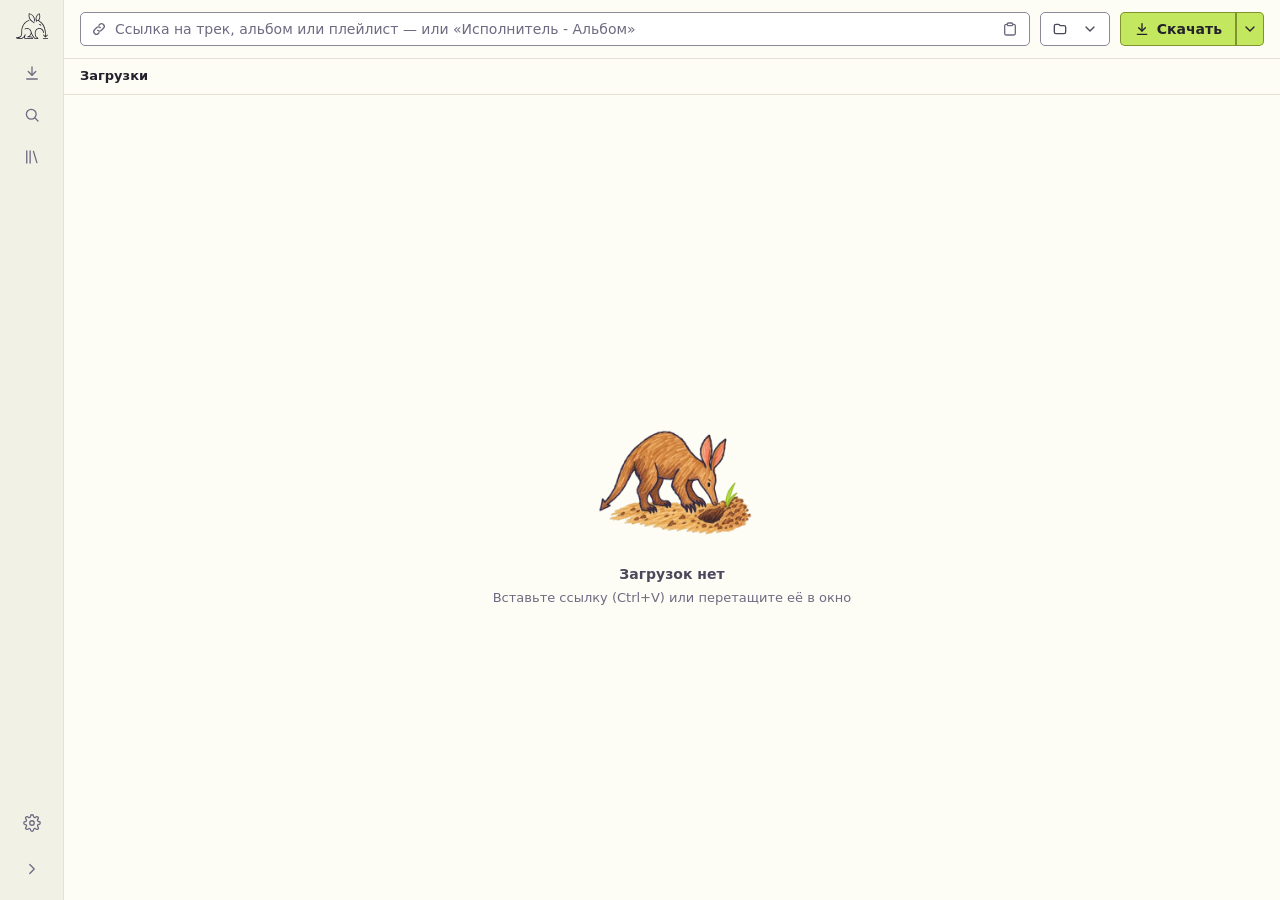
==== commit 43f67b78: "Put the format, the folder and the profiles behind one button by the link field Beside the link fiel" ====
--- a/trackhound/web/index.html
+++ b/trackhound/web/index.html
@@ -126,9 +126,9 @@
         <span class="brand-name">Trackhound</span>
       </div>
       <button type="button" class="nav-item" data-view="download" title="Загрузка (Ctrl+1)" aria-label="Загрузка">
+        <span id="download-ring" class="nav-ring" aria-hidden="true" hidden></span>
         <svg class="icon" aria-hidden="true"><use href="#i-download"/></svg>
         <span class="nav-label">Загрузка</span>
-        <span id="download-badge" class="nav-badge" hidden></span>
       </button>
       <button type="button" class="nav-item" data-view="search" title="Поиск (Ctrl+2)" aria-label="Поиск">
         <svg class="icon" aria-hidden="true"><use href="#i-search"/></svg>
@@ -162,23 +162,30 @@
               <svg class="icon sm" aria-hidden="true"><use href="#i-clipboard"/></svg>
             </button>
           </div>
-          <div id="formats" class="segmented" role="radiogroup" aria-label="Формат">
-            <button type="button" role="radio" data-format="mp3">mp3</button>
-            <button type="button" role="radio" data-format="m4a">m4a</button>
-            <button type="button" role="radio" data-format="opus">opus</button>
-          </div>
           <div class="split">
-            <button type="button" id="profile" class="tool-btn" aria-haspopup="menu" aria-expanded="false"
-                    title="Профили: папка, формат и имена одним нажатием">
-              <svg class="icon sm" aria-hidden="true"><use href="#i-bookmark"/></svg>
-              <span id="profile-name">Профиль</span>
+            <button type="button" id="profile" class="tool-btn" aria-haspopup="dialog" aria-expanded="false"
+                    title="Формат, папка и профили">
+              <svg class="icon sm" aria-hidden="true"><use href="#i-folder"/></svg>
+              <span id="profile-name"></span>
+              <svg class="icon sm" aria-hidden="true"><use href="#i-chevron"/></svg>
             </button>
-            <div id="profile-menu" class="menu" role="menu" hidden></div>
-          </div>
-          <button type="button" id="folder" class="tool-btn">
-            <svg class="icon sm" aria-hidden="true"><use href="#i-folder"/></svg>
-            <span id="folder-name"></span>
-          </button>
+            <div id="profile-menu" class="menu target-menu" role="dialog" aria-label="Формат, папка и профили" hidden>
+              <p class="menu-label">Формат</p>
+              <div id="formats" class="segmented" role="radiogroup" aria-label="Формат">
+                <button type="button" role="radio" data-format="mp3">mp3</button>
+                <button type="button" role="radio" data-format="m4a">m4a</button>
+                <button type="button" role="radio" data-format="opus">opus</button>
+              </div>
+              <p class="menu-label">Папка для музыки</p>
+              <button type="button" id="folder">
+                <svg class="icon sm" aria-hidden="true"><use href="#i-folder"/></svg>
+                <span id="folder-name" class="menu-name"></span><span class="menu-note">Изменить…</span>
+              </button>
+              <div class="menu-divider" role="separator"></div>
+              <p class="menu-label">Профили</p>
+              <div id="profile-list" role="menu" aria-label="Профили"></div>
+            </div>
+          </div>
           <div class="split">
             <button type="submit" id="submit" class="btn primary">
               <svg class="icon sm" aria-hidden="true"><use href="#i-download"/></svg><span id="submit-label">Скачать</span>
@@ -953,6 +960,11 @@
         <button type="button" class="btn danger" id="confirm-ok"></button>
       </div>
     </dialog>
+    <div id="toast" class="toast" role="status" hidden>
+      <span class="toast-text"></span>
+      <button type="button" class="tool-btn toast-action" hidden></button>
+      <button type="button" class="icon-btn toast-close" title="Закрыть" aria-label="Закрыть"><svg class="icon sm" aria-hidden="true"><use href="#i-x"/></svg></button>
+    </div>
     <p id="live" class="sr-only" aria-live="polite"></p>
   </div>
 
@@ -963,7 +975,7 @@
           <svg class="icon sm" aria-hidden="true"><use href="#i-chevron-right"/></svg>
         </button>
         <div class="cover"><img alt="" hidden><svg class="icon sm" aria-hidden="true"><use href="#i-note"/></svg></div>
-        <div class="cell-main"><p class="title"></p><p class="sub"></p><p class="sub note" hidden></p>
+        <div class="cell-main"><p class="title"></p><p class="sub"></p><p class="sub now" hidden></p><p class="sub note" hidden></p>
           <p class="offer" hidden><span class="offer-text"></span><button type="button" class="tool-btn offer-use">Использовать и повторить</button></p></div>
         <span class="tag"></span>
         <div class="cell-status">
@@ -996,7 +1008,7 @@
 
   <template id="card-template">
     <div class="card" role="option" aria-selected="false" tabindex="-1">
-      <div class="card-cover cover"><img alt="" hidden><svg class="icon" aria-hidden="true"><use href="#i-note"/></svg></div>
+      <div class="card-cover cover"><img alt="" hidden><svg class="icon" aria-hidden="true"><use href="#i-note"/></svg><button type="button" class="play-btn" tabindex="-1" title="Слушать" aria-label="Слушать"><svg class="icon sm" aria-hidden="true"><use href="#i-mi-play"/></svg></button></div>
       <p class="card-title"></p>
       <p class="card-sub"></p>
     </div>
--- a/trackhound/web/style.css
+++ b/trackhound/web/style.css
@@ -208,12 +208,18 @@
 /* text-align because a button centres its text, which left the labels floating
    in the middle of the open panel instead of sitting against their icons */
 .nav-label { display: none; text-align: left; overflow: hidden; text-overflow: ellipsis; white-space: nowrap; }
-.nav-badge {
-  position: absolute; top: 3px; right: 5px; min-width: 16px; height: 16px; padding: 0 4px;
-  border-radius: 8px; background: var(--accent); color: var(--on-accent);
-  box-shadow: inset 0 0 0 1px var(--accent-edge);
-  font-size: 10px; font-weight: 600; line-height: 16px; text-align: center; font-variant-numeric: tabular-nums;
-}
+/* How far the downloads have come, round the Download icon, seen from any section;
+   yellow on pause, red once something failed, a turning quarter before the count */
+.nav-ring {
+  position: absolute; left: 50%; top: 50%; width: 30px; height: 30px; margin: -15px 0 0 -15px; border-radius: 50%;
+  background: conic-gradient(var(--ring, var(--bar-fill)) calc(var(--p, 0) * 360deg), var(--divider) 0);
+  -webkit-mask: radial-gradient(farthest-side, transparent calc(100% - 3px), #000 calc(100% - 2.5px));
+  mask: radial-gradient(farthest-side, transparent calc(100% - 3px), #000 calc(100% - 2.5px));
+  pointer-events: none;
+}
+.nav-ring[data-state="paused"] { --ring: var(--warning); }
+.nav-ring[data-state="error"] { --ring: var(--danger); }
+.nav-ring[data-state="indeterminate"] { animation: spin 1.2s linear infinite; }
 .nav-dot {
   position: absolute; top: 9px; right: 11px; width: 8px; height: 8px;
   border-radius: 50%; background: var(--warning); box-shadow: 0 0 0 2px var(--chrome);
@@ -225,7 +231,8 @@
   .brand-name { display: block; flex: 1; }
   .nav-item { justify-content: flex-start; padding: 0 12px; }
   .nav-label { display: block; flex: 1; }
-  .nav-badge, .nav-dot { position: static; flex: none; }
+  .nav-dot { position: static; flex: none; }
+  .nav-ring { left: 21px; }
 }
 
 /* Columns react to the content width, which a widened side panel narrows */
@@ -344,6 +351,13 @@
              overflow: hidden; text-overflow: ellipsis; white-space: nowrap; }
 .menu-divider { height: 1px; margin: 4px 6px; background: var(--divider); }
 .menu-empty { margin: 0; padding: 8px 10px; color: var(--text-subtle); font-size: 12px; }
+/* Where and in what the next download goes: the format, the folder, the profiles */
+.target-menu { min-width: 300px; padding: 6px; }
+.menu-label { margin: 6px 10px 5px; color: var(--text-subtle); font-size: 12px; }
+.target-menu .segmented { display: flex; margin: 0 4px 4px; }
+.target-menu .segmented button { flex: 1; width: auto; height: auto; justify-content: center; padding: 0; border-radius: 0; }
+#folder .menu-name { overflow: hidden; text-overflow: ellipsis; }
+#profile-name { max-width: 180px; overflow: hidden; text-overflow: ellipsis; }
 /* Lit while the settings still match the profile that set them */
 .tool-btn.on { border-color: var(--accent-edge); background: var(--selected); color: var(--accent-fg); }
 .profile-field { flex: 0 1 240px; }
@@ -437,6 +451,7 @@
 .sub:empty { display: none; }
 .sub.danger { color: var(--danger); white-space: normal; user-select: text; }
 .sub.note { color: var(--warning); white-space: normal; }
+.sub.now { color: var(--text-muted); }
 /* A VPN client's proxy found on a card Spotify refused, one click from use */
 .offer { display: flex; flex-wrap: wrap; align-items: center; gap: 4px 10px; margin-top: 5px; color: var(--text-muted); font-size: 13px; }
 .offer[hidden] { display: none; }
@@ -579,6 +594,15 @@
 .card.is-selected .card-cover { outline: 3px solid var(--accent-fg); outline-offset: 3px; }
 .card-title { margin-top: 9px; font-weight: 600; overflow: hidden; text-overflow: ellipsis; white-space: nowrap; }
 .card-sub { color: var(--text-subtle); font-size: 13px; overflow: hidden; text-overflow: ellipsis; white-space: nowrap; }
+/* A download under way, in the library before its files are: the cover grey
+   and faded, the download's own bar along its foot */
+.is-downloading .cover { background: var(--divider); }
+.is-downloading .cover img, .is-downloading .cover > .icon { filter: grayscale(1); opacity: 0.45; }
+.is-downloading .cover img:not([hidden]) ~ .icon { visibility: hidden; }
+.is-downloading .card-title, .is-downloading .title { color: var(--text-subtle); }
+/* On a picture the usual track would vanish: the scrim shows where the bar ends */
+.download-bar { position: absolute; left: 8px; right: 8px; bottom: 8px; background: var(--scrim); }
+.library-row .download-bar { left: 3px; right: 3px; bottom: 3px; height: 3px; }
 /* Cards rise into place one after another when a tab or a view is drawn */
 .cards.entering .card { animation: card-in 360ms var(--ease) both; animation-delay: calc(var(--i, 0) * 18ms); }
 @keyframes card-in { from { opacity: 0; transform: translateY(14px) scale(0.97); } }
@@ -605,6 +629,16 @@
   opacity: 1; transform: none;
 }
 .search-card .queue-btn:active { transform: scale(0.92); }
+/* The library's covers play at once, as the search's download: the page is for more than that */
+.card .play-btn {
+  position: absolute; right: 8px; bottom: 8px; display: grid; place-items: center; width: 36px; height: 36px;
+  border-radius: 50%; background: var(--accent); color: var(--on-accent); box-shadow: 0 4px 12px rgb(0 0 0 / 0.3);
+  opacity: 0; transform: translateY(6px);
+  transition: opacity var(--quick) ease-out, transform var(--settle) var(--ease);
+}
+.card:hover .play-btn, .card:focus-within .play-btn { opacity: 1; transform: none; }
+.card .play-btn:active { transform: scale(0.92); }
+.playlist-card .play-btn, .card.is-downloading .play-btn { display: none; }
 /* What the library holds already, so it is not downloaded twice by mistake */
 .in-library {
   position: absolute; left: 8px; top: 8px; display: inline-flex; align-items: center; gap: 4px;
@@ -1118,8 +1152,6 @@
   .cards { grid-template-columns: repeat(auto-fill, minmax(130px, 1fr)); gap: 16px 14px; padding: 14px; }
   .track-item { grid-template-columns: 34px minmax(0, 1.4fr) minmax(0, 1fr) 52px; }
   .track-item .cell-album { display: none; }
-  #folder span { display: none; }
-  #folder { flex: none; }
   .segmented button { padding: 0 10px; }
   .library-grid { grid-template-columns: 34px minmax(0, 1fr) 54px 64px 38px; }
   .col-date { display: none; }
@@ -1132,7 +1164,6 @@
   .track { grid-template-columns: 24px 30px minmax(0, 1fr) 120px 60px; }
   .track .cell-dur { display: none; }
   .track .cell-status { grid-column: 4; }
-  .col-dur { display: none; }
   .cover { width: 30px; height: 30px; }
   .cell-actions { gap: 0; }
   .icon-btn { width: 26px; }
@@ -1150,6 +1181,7 @@
   .expander[aria-expanded="true"] .icon { transition: none; }
   .cards.entering .card { animation: fade-in var(--quick) ease-out; }
   .card:hover .card-cover, .artist-card:hover .artist-photo { transform: none; }
+  .toast { animation: fade-in var(--quick) ease-out; }
   @keyframes fade-in { from { opacity: 0; } }
 }
 
@@ -1161,6 +1193,15 @@
   animation: float-in 220ms var(--ease);
 }
 @keyframes float-in { from { opacity: 0; transform: translateY(8px); } }
+/* A word from the program wherever the window is, just above the player */
+.toast {
+  position: fixed; right: 16px; bottom: 12px; z-index: 30; display: flex; align-items: center; gap: 10px;
+  max-width: min(480px, calc(100vw - 32px)); padding: 6px 6px 6px 14px;
+  border: 1px solid var(--border-strong); border-radius: 10px; background: var(--field); box-shadow: var(--menu-shadow);
+  animation: float-in 220ms var(--ease);
+}
+.toast-text { flex: 1; min-width: 0; overflow: hidden; text-overflow: ellipsis; white-space: nowrap; }
+.toast-action { color: var(--accent-fg); font-weight: 600; }
 .float-head {
   display: flex; align-items: center; gap: 4px; flex: none; min-height: 48px; padding: 6px 8px 6px 16px;
   border-bottom: 1px solid var(--divider);
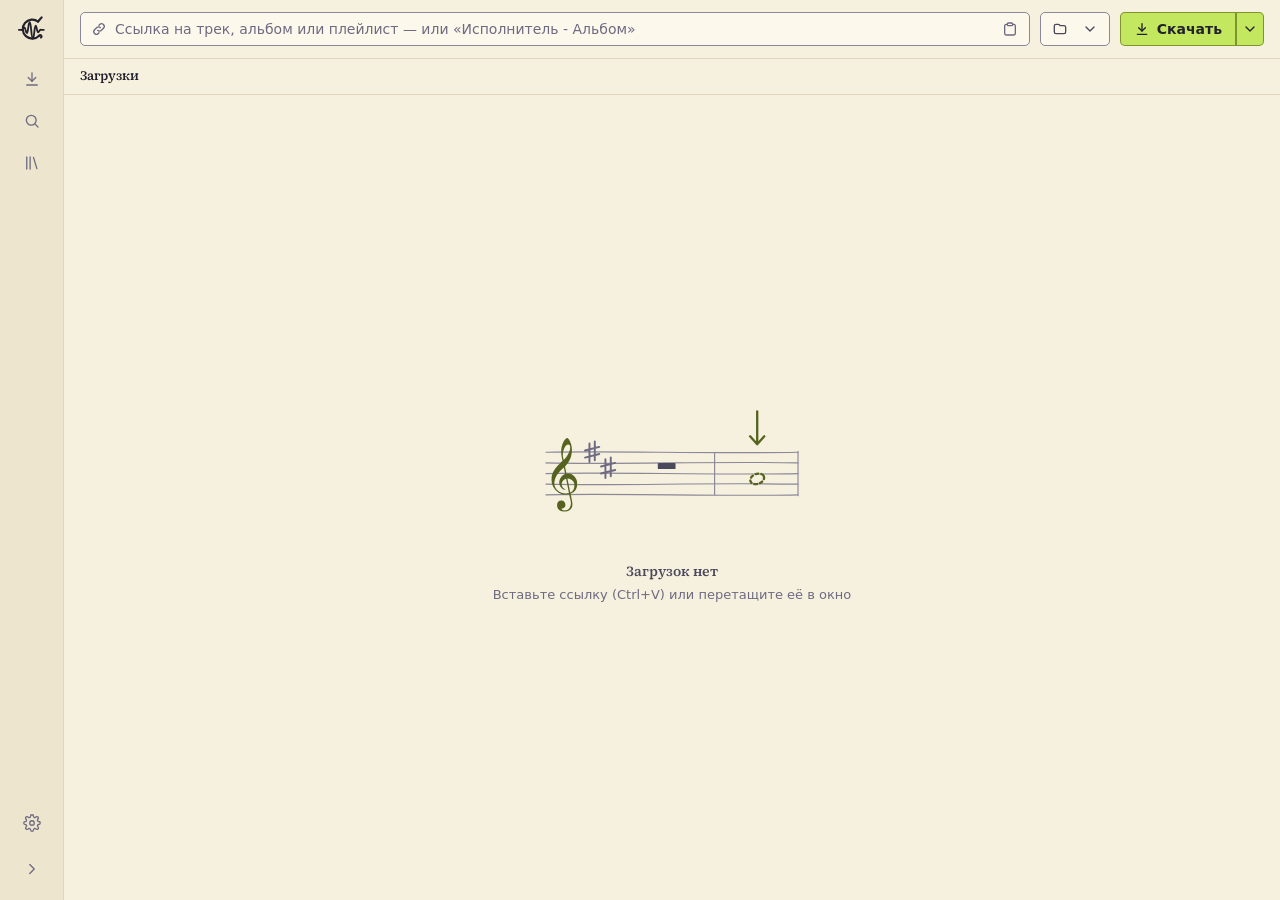
==== commit 1b1905a2: "Put the window on cream paper, with a new mark, fonts to choose from and an optional hand-drawn look" ====
--- a/trackhound/web/index.html
+++ b/trackhound/web/index.html
@@ -66,57 +66,77 @@
     <symbol id="i-mi-full" viewBox="0 0 24 24" fill="currentColor" stroke="none"><path d="M7 14H5v5h5v-2H7v-3zm-2-4h2V7h3V5H5v5zm12 7h-3v2h5v-5h-2v3zM14 5v2h3v3h2V5h-5z"/></symbol>
     <symbol id="i-mi-full-exit" viewBox="0 0 24 24" fill="currentColor" stroke="none"><path d="M5 16h3v3h2v-5H5v2zm3-8H5v2h5V5H8v3zm6 11h2v-3h3v-2h-5v5zm2-11V5h-2v5h5V8h-3z"/></symbol>
     <symbol id="i-retry" viewBox="0 0 24 24"><path d="M20 12a8 8 0 1 1-2.34-5.66l.85.85"/><path d="M18.51 1.19v6h-6"/></symbol>
-    <symbol id="i-brand" viewBox="440 115 525 430">
-      <g transform="translate(0,768) scale(0.1,-0.1)" fill="currentColor" stroke="none">
-        <path d="M8080 6329 c-228 -124 -389 -329 -465 -594 -35 -122 -44 -293 -21
-          -425 19 -108 65 -280 76 -280 21 0 100 33 100 42 0 6 -9 42 -21 80 -11 39 -18
-          73 -15 76 19 18 245 -65 383 -141 515 -282 840 -874 913 -1667 15 -161 25
-          -600 14 -600 -5 0 -62 53 -126 117 l-118 118 -40 -40 -39 -40 185 -192 c102
-          -106 191 -193 198 -193 14 0 386 372 386 386 0 5 -19 25 -42 43 l-41 35 -113
-          -117 c-62 -64 -117 -117 -121 -117 -4 0 -8 102 -9 228 -2 419 -42 702 -151
-          1052 -46 149 -156 393 -227 505 -155 242 -354 437 -577 566 -49 28 -92 56 -95
-          61 -3 5 10 36 30 69 157 264 195 573 105 856 -30 94 -75 199 -88 207 -4 3 -40
-          -13 -81 -35z m66 -235 c25 -80 27 -104 28 -244 0 -141 -3 -163 -27 -243 -29
-          -95 -79 -204 -126 -279 l-30 -47 -58 20 c-31 11 -95 31 -142 43 l-86 23 -3 89
-          c-8 248 85 472 270 651 29 28 71 63 92 77 47 32 44 35 82 -90z"/>
-        <path d="M6560 6331 c-20 -38 -51 -198 -57 -291 -14 -229 60 -485 199 -687 91
-          -134 213 -246 381 -352 82 -52 173 -116 202 -143 29 -26 55 -48 59 -48 12 0
-          76 63 76 75 0 23 -88 93 -255 203 -276 182 -409 344 -495 600 -39 118 -54 233
-          -47 356 8 134 17 162 48 158 34 -3 197 -83 271 -133 81 -54 224 -200 266 -272
-          91 -151 145 -339 161 -555 5 -68 10 -124 12 -126 2 -1 25 -19 51 -40 41 -33
-          49 -36 54 -21 14 36 -5 300 -31 422 -55 266 -134 414 -309 581 -126 119 -315
-          227 -476 271 -92 26 -97 26 -110 2z"/>
-        <path d="M6470 5267 c-359 -158 -595 -349 -786 -637 -105 -157 -170 -298 -222
-          -481 -62 -216 -72 -298 -82 -684 -6 -261 -11 -343 -25 -390 -44 -158 -159
-          -304 -293 -373 -117 -60 -192 -76 -340 -69 l-122 6 -21 -41 c-11 -22 -18 -46
-          -16 -53 7 -17 188 -108 267 -133 101 -33 185 -44 315 -44 236 0 449 82 611
-          234 l51 49 0 -64 c-1 -79 33 -143 95 -185 l41 -27 611 -6 c336 -3 614 -3 618
-          1 14 11 -13 132 -42 189 -34 69 -93 124 -168 159 -49 22 -75 26 -196 31 l-141
-          6 54 39 c95 70 178 187 239 336 l10 25 11 -28 c18 -46 89 -185 131 -258 109
-          -185 332 -439 422 -479 40 -17 68 -19 274 -20 l229 -1 -1 68 c-1 85 -32 152
-          -102 214 -48 43 -125 79 -169 79 -27 0 -48 38 -86 155 -81 247 -87 485 -16
-          678 37 103 76 163 154 236 173 161 407 196 620 91 175 -86 295 -253 354 -492
-          l28 -113 54 4 c30 1 56 5 58 7 7 6 -20 128 -49 224 -41 132 -105 237 -209 341
-          -72 72 -102 94 -181 133 -170 83 -325 96 -495 42 -201 -64 -354 -208 -435
-          -410 -52 -129 -64 -196 -64 -361 0 -116 5 -172 21 -245 40 -180 122 -390 158
-          -404 9 -3 40 -6 69 -6 39 0 62 -6 87 -23 32 -21 79 -80 79 -98 0 -10 -252 -12
-          -300 -2 -63 12 -240 201 -357 379 -120 183 -208 384 -264 601 -38 149 -58 199
-          -113 282 -88 132 -237 241 -391 287 -83 24 -257 25 -345 1 -74 -20 -195 -73
-          -211 -93 -11 -13 -6 -24 39 -92 6 -9 24 -4 74 22 315 164 694 5 804 -338 21
-          -65 26 -101 26 -181 0 -272 -162 -483 -465 -607 l-78 -32 3 -41 3 -40 300 -5
-          c288 -5 302 -6 343 -28 38 -20 102 -91 102 -114 0 -4 -230 -8 -510 -8 -560 0
-          -564 0 -594 59 -22 41 -20 66 9 150 37 105 74 265 82 347 l6 72 -49 10 c-27 6
-          -51 9 -53 6 -2 -2 -16 -42 -31 -88 -102 -318 -369 -527 -703 -552 -126 -9
-          -348 21 -287 39 8 2 42 12 75 22 179 52 333 178 418 343 82 157 89 198 97 577
-          5 182 13 361 19 398 41 251 113 454 232 652 105 175 285 364 450 475 103 69
-          269 154 369 190 36 13 69 26 74 31 9 8 -54 98 -69 98 -5 0 -53 -19 -105 -42z"/>
-        <path d="M8125 4628 c9 -63 13 -71 32 -64 8 3 35 1 61 -5 57 -12 109 -59 118
-          -105 6 -35 23 -44 88 -44 l39 0 -7 41 c-22 138 -133 229 -279 229 l-59 0 7
-          -52z"/>
-        <path d="M8720 2425 c0 -30 3 -55 8 -56 4 0 176 -1 382 -2 l375 -2 3 58 3 57
-          -386 0 -385 0 0 -55z"/>
+    <symbol id="i-brand" viewBox="0 0 48 48">
+      <g fill="none" stroke="currentColor" stroke-linecap="round" stroke-linejoin="round" stroke-width="3">
+        <path d="M32.6 13.6 A13.4 13.4 0 1 0 34 33.4"/>
+        <path d="M32.6 13.6 C34.2 11.4 36 9.6 37.6 7.6"/>
+        <path d="M34 33.4 C36.6 31.6 38.6 34.4 36.6 36"/>
+        <path stroke-width="2.6" d="M5.5 25.2 C8 24.8 8.6 26 10.2 25 C11.8 24 12 21.6 13.4 21.8 C15 22 15 29.6 16.8 29.6 C18.8 29.6 18.6 14.4 20.8 14.4 C23 14.4 22.8 37.4 25.2 37.4 C27.4 37.4 27.2 19.4 29.2 19.4 C30.8 19.4 30.8 28.6 32.6 28.6 C34.2 28.6 34.4 25 36.2 25 C37.8 25 38.6 25.6 40.6 25.2"/>
       </g>
     </symbol>
+    <!-- The treble clef's outline is Noto Music's (SIL Open Font License, see fonts/OFL.txt) -->
+    <symbol id="i-clef" viewBox="50 -1334 611 1732"><path transform="scale(1 -1)" fill="currentColor" stroke="none" d="M314 801Q300 854 291.0 906.0Q282 958 282 1012Q282 1059 288.5 1100.5Q295 1142 307 1177Q320 1217 341.0 1252.5Q362 1288 385.5 1311.0Q409 1334 427 1334Q451 1334 493 1249Q514 1206 524.0 1156.0Q534 1106 534 1049Q534 978 515.0 907.5Q496 837 459.5 775.0Q423 713 372 666L407 498Q422 500 432.0 501.0Q442 502 447 502Q508 502 556.0 467.5Q604 433 632.5 377.0Q661 321 661 254Q661 177 621.5 115.5Q582 54 503 25Q508 8 532 -117Q538 -147 541.0 -164.5Q544 -182 545.0 -195.0Q546 -208 546 -225Q546 -275 521.5 -314.5Q497 -354 455.5 -376.0Q414 -398 363 -398Q311 -398 271.0 -378.5Q231 -359 208.0 -324.5Q185 -290 185 -245Q185 -197 211.5 -165.0Q238 -133 287 -133Q329 -133 355.5 -163.5Q382 -194 382 -236Q382 -272 357.0 -299.0Q332 -326 292 -326H282Q308 -365 364 -365Q433 -365 472.0 -320.0Q511 -275 511 -205Q511 -188 507.0 -159.5Q503 -131 493 -91Q483 -51 477.5 -25.0Q472 1 470 12Q436 2 390 2Q304 2 222 52Q142 102 96.0 184.0Q50 266 50 361Q50 451 91 530Q132 609 192.5 675.0Q253 741 314 801ZM341 826Q364 838 390.0 870.5Q416 903 440.0 945.0Q464 987 479.0 1029.5Q494 1072 494 1106Q494 1142 483.0 1163.0Q472 1184 445 1184Q421 1184 398.5 1162.0Q376 1140 358.5 1103.5Q341 1067 331.0 1022.0Q321 977 321 930Q321 898 327.5 872.0Q334 846 341 826ZM398 379Q371 373 347.0 353.5Q323 334 308.5 306.5Q294 279 294 248Q294 223 307.0 196.5Q320 170 339 154Q352 142 365 136Q380 129 380 123Q380 120 370 117Q332 126 301.5 151.0Q271 176 253.5 211.5Q236 247 236 287Q236 330 253.5 370.0Q271 410 302.5 442.0Q334 474 374 490L345 641Q229 547 174.5 456.5Q120 366 120 277Q120 212 154.0 156.0Q188 100 247.0 65.5Q306 31 380 31Q400 31 420.5 35.0Q441 39 464 45ZM495 55Q593 97 593 227Q593 270 571.0 305.5Q549 341 512.0 362.0Q475 383 429 383Z"/></symbol>
+
+    <!-- The empty screens are drawn in lines, in the theme's own colours: a staff
+         with nothing written on it yet, an empty crate, a lens that found no note -->
+    <symbol id="scene-empty-downloads" viewBox="0 0 320 180">
+      <g class="sc-line"><path d="M18 70 C90 68 200 72 302 70"/><path d="M18 82 C100 84 210 80 302 82"/><path d="M18 94 C80 92 220 96 302 94"/><path d="M18 106 C110 108 190 104 302 106"/><path d="M18 118 C90 116 230 120 302 118"/></g>
+      <path class="sc-line" d="M302 69 V119 M208 70 V118"/>
+      <use href="#i-clef" class="sc-a" x="24" y="54" width="29.3" height="83.1"/>
+      <g class="sc-b"><path d="M67 60 V81 M73 58 V79 M62 68 L78 64 M62 76 L78 72"/><path d="M85 78 V99 M91 76 V97 M80 86 L96 82 M80 94 L96 90"/></g>
+      <rect class="sc-ink sc-fill" x="144" y="82" width="20" height="7" rx="1"/>
+      <g class="sc-a"><ellipse cx="256" cy="100" rx="8" ry="5.6" transform="rotate(-20 256 100)" stroke-dasharray="3 3.4"/><path d="M256 24 V60 M248 52 L256 61 L264 52"/></g>
+    </symbol>
+    <symbol id="scene-empty-library" viewBox="0 0 320 180">
+      <path class="sc-line" d="M22 153 C90 150 230 156 300 152"/>
+      <g class="sc-ink">
+        <path d="M74 84 L98 60 H236 L212 84 Z"/>
+        <path d="M74 84 H212 V151 H74 Z"/>
+        <path d="M212 84 L236 60 V127 L212 151"/>
+        <path d="M74 106 H212 M74 128 H212"/>
+        <rect x="122" y="91" width="42" height="9" rx="4.5"/>
+      </g>
+      <g class="sc-a" stroke-dasharray="4 4.5"><rect x="246" y="92" width="48" height="48" rx="2" transform="rotate(9 270 116)"/><circle cx="270" cy="116" r="8"/></g>
+      <g class="sc-c"><path d="M46 40 V62 M35 51 H57 M38 43 L54 59 M54 43 L38 59"/></g>
+      <g class="sc-b"><path d="M263 36 V57 M269 34 V55 M258 44 L274 40 M258 52 L274 48"/></g>
+    </symbol>
+    <symbol id="scene-nothing-found" viewBox="0 0 320 180">
+      <g class="sc-line"><path d="M18 56 C90 54 200 58 302 56"/><path d="M18 68 C100 70 210 66 302 68"/><path d="M18 80 C80 78 220 82 302 80"/><path d="M18 92 C110 94 190 90 302 92"/><path d="M18 104 C90 102 230 106 302 104"/></g>
+      <g class="sc-ink"><ellipse class="sc-fill" cx="48" cy="92" rx="7.6" ry="5.4" transform="rotate(-20 48 92)"/><path d="M55 90 V58"/><ellipse class="sc-fill" cx="272" cy="74" rx="7.6" ry="5.4" transform="rotate(-20 272 74)"/><path d="M279 72 V38"/></g>
+      <circle class="sc-paper" cx="158" cy="82" r="43"/>
+      <circle class="sc-ink" cx="158" cy="82" r="43" style="stroke-width: 3"/>
+      <path class="sc-ink" style="stroke-width: 6" d="M190 114 L222 148"/>
+      <g class="sc-a" stroke-dasharray="3 3.6"><ellipse cx="158" cy="86" rx="9" ry="6.4" transform="rotate(-20 158 86)"/></g>
+      <g class="sc-b"><path d="M127 52 V73 M133 50 V71 M122 60 L138 56 M122 68 L138 64"/></g>
+    </symbol>
+    <symbol id="scene-settings" viewBox="0 0 220 120">
+      <g class="sc-line"><path d="M18 32 C80 30 150 34 202 32"/><path d="M18 62 C90 64 140 60 202 62"/><path d="M18 92 C70 91 160 94 202 92"/></g>
+      <g class="sc-a"><ellipse class="sc-fill" cx="72" cy="32" rx="9" ry="6.4" transform="rotate(-20 72 32)"/><path d="M80 30 V6"/></g>
+      <g class="sc-b"><ellipse class="sc-fill" cx="150" cy="62" rx="9" ry="6.4" transform="rotate(-20 150 62)"/><path d="M158 60 V36"/></g>
+      <g class="sc-a"><ellipse class="sc-fill" cx="104" cy="92" rx="9" ry="6.4" transform="rotate(-20 104 92)"/><path d="M112 90 V66"/></g>
+      <g class="sc-c"><path d="M186 82 V102 M176 92 H196 M179 85 L193 99 M193 85 L179 99"/></g>
+    </symbol>
+
+    <!-- For the hand-drawn look: a line that is not quite straight, and a coloured
+         pencil's grain, lighter where an area is coloured in than where a line is drawn -->
+    <filter id="wobble" x="-3%" y="-30%" width="106%" height="160%">
+      <feTurbulence type="fractalNoise" baseFrequency="0.03" numOctaves="2" seed="4" result="w"/>
+      <feDisplacementMap in="SourceGraphic" in2="w" scale="3.2" xChannelSelector="R" yChannelSelector="G"/>
+    </filter>
+    <filter id="pencil" x="-6%" y="-10%" width="112%" height="120%">
+      <feTurbulence type="fractalNoise" baseFrequency="0.04" numOctaves="2" seed="9" result="w"/>
+      <feDisplacementMap in="SourceGraphic" in2="w" scale="2.6" xChannelSelector="R" yChannelSelector="G" result="d"/>
+      <feTurbulence type="fractalNoise" baseFrequency="0.95" numOctaves="2" seed="21" result="g"/>
+      <feColorMatrix in="g" type="matrix" values="0 0 0 0 0  0 0 0 0 0  0 0 0 0 0  0 0 0 -2.1 1.85" result="m"/>
+      <feComposite in="d" in2="m" operator="in"/>
+    </filter>
+    <filter id="crayon" x="-6%" y="-10%" width="112%" height="120%">
+      <feTurbulence type="fractalNoise" baseFrequency="0.04" numOctaves="2" seed="5" result="w"/>
+      <feDisplacementMap in="SourceGraphic" in2="w" scale="2.2" xChannelSelector="R" yChannelSelector="G" result="d"/>
+      <feTurbulence type="fractalNoise" baseFrequency="0.8" numOctaves="2" seed="33" result="g"/>
+      <feColorMatrix in="g" type="matrix" values="0 0 0 0 0  0 0 0 0 0  0 0 0 0 0  0 0 0 -2.3 2.15" result="m"/>
+      <feComposite in="d" in2="m" operator="in"/>
+    </filter>
   </svg>
 
   <div class="app">
@@ -157,7 +177,9 @@
           <div class="field">
             <svg class="icon sm" aria-hidden="true"><use href="#i-link"/></svg>
             <input id="link" type="text" inputmode="url" autocomplete="off" spellcheck="false"
-                   placeholder="Ссылка на трек, альбом или плейлист — или «Исполнитель - Альбом»" aria-label="Ссылка">
+                   placeholder="Ссылка на трек, альбом или плейлист — или «Исполнитель - Альбом»" aria-label="Ссылка"
+                   role="combobox" aria-autocomplete="list" aria-controls="suggest" aria-expanded="false">
+            <div id="suggest" class="menu suggest" role="listbox" aria-label="Найдено" hidden></div>
             <button type="button" id="paste" class="icon-btn" title="Вставить из буфера обмена" aria-label="Вставить из буфера обмена">
               <svg class="icon sm" aria-hidden="true"><use href="#i-clipboard"/></svg>
             </button>
@@ -227,7 +249,7 @@
         </div>
         <div class="list-scroll">
           <div id="empty" class="empty">
-            <img class="scene" src="art/empty-downloads.webp" alt="" aria-hidden="true">
+            <svg class="scene" aria-hidden="true"><use href="#scene-empty-downloads"/></svg>
             <p class="empty-title">Загрузок нет</p>
             <p class="empty-text">Вставьте ссылку (Ctrl+V) или перетащите её в окно</p>
           </div>
@@ -357,7 +379,7 @@
             </div>
             <div class="list-scroll" id="library-scroll">
               <div id="library-empty" class="empty">
-                <img class="scene" alt="" aria-hidden="true" hidden>
+                <svg class="scene" aria-hidden="true" hidden><use href="#scene-nothing-found"/></svg>
                 <p class="empty-title"></p>
                 <p class="empty-text"></p>
               </div>
@@ -419,7 +441,7 @@
                 <h1 class="settings-title">Настройки</h1>
                 <p class="settings-lead">Всё сохраняется сразу, отдельная кнопка не нужна</p>
               </div>
-              <img class="settings-art" src="art/settings.webp" alt="" aria-hidden="true">
+              <svg class="settings-art" aria-hidden="true"><use href="#scene-settings"/></svg>
             </header>
 
             <!-- A new version comes first: it is the one thing here that asks for a click -->
@@ -475,6 +497,27 @@
                         <span class="theme-name"><svg class="icon sm" aria-hidden="true"><use href="#i-moon"/></svg>Тёмная</span>
                       </button>
                     </div>
+                  </div>
+                  <div class="setting">
+                    <div class="setting-label">
+                      <p><label for="font">Шрифт названий</label></p>
+                      <p class="setting-desc">Им набраны заголовки, названия альбомов и вкладки. Мелкий текст остаётся системным, чтобы легко читался</p>
+                    </div>
+                    <select id="font" class="select">
+                      <option value="source-serif">Source Serif</option>
+                      <option value="literata">Literata</option>
+                      <option value="pt-serif">PT Serif</option>
+                      <option value="lora">Lora</option>
+                      <option value="onest">Onest</option>
+                      <option value="system">Системный</option>
+                    </select>
+                  </div>
+                  <div class="setting toggle">
+                    <div class="setting-label">
+                      <p id="sketch-label">Рисованные детали</p>
+                      <p class="setting-desc">Нотный стан, линии от руки и цветные карандаши вместо ровных рамок и одного акцента. На работу программы не влияет</p>
+                    </div>
+                    <button type="button" id="sketch" class="switch" role="switch" aria-checked="false" aria-labelledby="sketch-label"></button>
                   </div>
                   <div class="setting">
                     <span class="setting-label" id="language-label">Язык</span>
@@ -933,7 +976,7 @@
     </div>
     <dialog id="welcome" class="confirm welcome" aria-labelledby="welcome-title">
       <div class="confirm-body welcome-body">
-        <img class="welcome-scene" src="art/welcome.webp" alt="" aria-hidden="true">
+        <img class="welcome-scene" src="art/logo.webp" alt="" aria-hidden="true">
         <p id="welcome-title" class="welcome-title">Добро пожаловать в Trackhound</p>
         <p class="confirm-text">Вставьте ссылку на альбом, плейлист или трек из Spotify, Apple Music, Deezer, YouTube или SoundCloud. Можно и просто написать «Исполнитель - Альбом». Программа найдёт эту запись в открытом доступе, скачает её и заполнит теги: название, обложку, жанр и текст песни.</p>
         <div class="welcome-folder">
--- a/trackhound/web/style.css
+++ b/trackhound/web/style.css
@@ -2,13 +2,13 @@
   color-scheme: light;
   /* The paper stays vanilla, but the lines and the ink belong to the same
      violet-neutral family as the dark theme, so lime is the only green here. */
-  --bg: #FDFDF6;
-  --chrome: #F2F1E6;
-  --inset: #F7F6EB;
-  --field: #FFFFFF;
+  --bg: #F6F0DE;
+  --chrome: #EDE5CD;
+  --inset: #F0E9D3;
+  --field: #FCF8EC;
   --hover: rgb(35 33 44 / 0.06);
-  --selected: #E7F4BC;
-  --divider: #E4E2D4;
+  --selected: #E1EDB0;
+  --divider: #DFD6BB;
   --border: #8B8898;
   --border-strong: #6D6A7C;
   --text: #23212C;
@@ -29,12 +29,12 @@
   --success: #396B2E;
   --warning: #A15C07;
   --danger: #B42318;
-  --warn-bg: #FDF3E1;
-  --danger-bg: #FDECEA;
+  --warn-bg: #FBEFD2;
+  --danger-bg: #F8E2DA;
   --menu-shadow: 0 1px 2px rgb(35 33 44 / 0.08), 0 8px 24px rgb(35 33 44 / 0.16);
   --scrim: rgb(35 33 44 / 0.35);
   --split-divider: #7F942F;
-  --scroll-thumb: #C2C0CC;
+  --scroll-thumb: #C8C0A8;
 
   --radius: 5px;
   /* How light the cover-coloured band is: a pastel under dark text, a deep
@@ -43,7 +43,7 @@
   --band-s-max: 70%;
   --sidebar: 64px; /* the script overrides this as the panel is dragged */
   --font: "Segoe UI Variable Text", "Segoe UI", system-ui, sans-serif;
-  --font-display: "Commissioner", "Segoe UI Variable Text", "Segoe UI", system-ui, sans-serif;
+  --font-display: "Source Serif 4", Georgia, "Times New Roman", serif;
 
   /* Motion settles like a critically damped spring: quick, no overshoot.
      Nothing here bounces — a flick would earn that, a state change does not. */
@@ -101,46 +101,116 @@
   --scroll-thumb: var(--border-strong);
 }
 
-/* Names and headings are set in Commissioner; the rest of the window keeps the
-   system's own face, which is what a list of files should be read in.
-   SIL Open Font License, whose text sits beside the files in fonts/. */
+/* Names and headings are set in the face chosen in the settings, one weight of
+   each; the rest of the window keeps the system's own face, which is what a
+   list of files should be read in. Caveat is the hand of the drawn look only.
+   All are under the SIL Open Font License, whose text sits beside the files in fonts/. */
 @font-face {
-  font-family: "Commissioner";
+  font-family: "Source Serif 4";
   font-style: normal;
   font-weight: 600;
   font-display: swap;
-  src: url("fonts/commissioner-600-cyrillic.woff2") format("woff2");
+  src: url("fonts/source-serif-600-cyrillic.woff2") format("woff2");
   unicode-range: U+0301, U+0400-045F, U+0490-0491, U+04B0-04B1, U+2116;
 }
 @font-face {
-  font-family: "Commissioner";
+  font-family: "Source Serif 4";
   font-style: normal;
   font-weight: 600;
   font-display: swap;
-  src: url("fonts/commissioner-600-latin.woff2") format("woff2");
+  src: url("fonts/source-serif-600-latin.woff2") format("woff2");
   unicode-range: U+0000-00FF, U+0131, U+0152-0153, U+02BB-02BC, U+02C6, U+02DA, U+02DC, U+0304, U+0308, U+0329, U+2000-206F, U+20AC, U+2122, U+2191, U+2193, U+2212, U+2215, U+FEFF, U+FFFD;
 }
 @font-face {
-  font-family: "Commissioner";
+  font-family: "Literata";
+  font-style: normal;
+  font-weight: 600;
+  font-display: swap;
+  src: url("fonts/literata-600-cyrillic.woff2") format("woff2");
+  unicode-range: U+0301, U+0400-045F, U+0490-0491, U+04B0-04B1, U+2116;
+}
+@font-face {
+  font-family: "Literata";
+  font-style: normal;
+  font-weight: 600;
+  font-display: swap;
+  src: url("fonts/literata-600-latin.woff2") format("woff2");
+  unicode-range: U+0000-00FF, U+0131, U+0152-0153, U+02BB-02BC, U+02C6, U+02DA, U+02DC, U+0304, U+0308, U+0329, U+2000-206F, U+20AC, U+2122, U+2191, U+2193, U+2212, U+2215, U+FEFF, U+FFFD;
+}
+@font-face {
+  font-family: "PT Serif";
   font-style: normal;
   font-weight: 700;
   font-display: swap;
-  src: url("fonts/commissioner-700-cyrillic.woff2") format("woff2");
+  src: url("fonts/pt-serif-700-cyrillic.woff2") format("woff2");
   unicode-range: U+0301, U+0400-045F, U+0490-0491, U+04B0-04B1, U+2116;
 }
 @font-face {
-  font-family: "Commissioner";
+  font-family: "PT Serif";
   font-style: normal;
   font-weight: 700;
   font-display: swap;
-  src: url("fonts/commissioner-700-latin.woff2") format("woff2");
+  src: url("fonts/pt-serif-700-latin.woff2") format("woff2");
   unicode-range: U+0000-00FF, U+0131, U+0152-0153, U+02BB-02BC, U+02C6, U+02DA, U+02DC, U+0304, U+0308, U+0329, U+2000-206F, U+20AC, U+2122, U+2191, U+2193, U+2212, U+2215, U+FEFF, U+FFFD;
 }
+@font-face {
+  font-family: "Lora";
+  font-style: normal;
+  font-weight: 600;
+  font-display: swap;
+  src: url("fonts/lora-600-cyrillic.woff2") format("woff2");
+  unicode-range: U+0301, U+0400-045F, U+0490-0491, U+04B0-04B1, U+2116;
+}
+@font-face {
+  font-family: "Lora";
+  font-style: normal;
+  font-weight: 600;
+  font-display: swap;
+  src: url("fonts/lora-600-latin.woff2") format("woff2");
+  unicode-range: U+0000-00FF, U+0131, U+0152-0153, U+02BB-02BC, U+02C6, U+02DA, U+02DC, U+0304, U+0308, U+0329, U+2000-206F, U+20AC, U+2122, U+2191, U+2193, U+2212, U+2215, U+FEFF, U+FFFD;
+}
+@font-face {
+  font-family: "Onest";
+  font-style: normal;
+  font-weight: 600;
+  font-display: swap;
+  src: url("fonts/onest-600-cyrillic.woff2") format("woff2");
+  unicode-range: U+0301, U+0400-045F, U+0490-0491, U+04B0-04B1, U+2116;
+}
+@font-face {
+  font-family: "Onest";
+  font-style: normal;
+  font-weight: 600;
+  font-display: swap;
+  src: url("fonts/onest-600-latin.woff2") format("woff2");
+  unicode-range: U+0000-00FF, U+0131, U+0152-0153, U+02BB-02BC, U+02C6, U+02DA, U+02DC, U+0304, U+0308, U+0329, U+2000-206F, U+20AC, U+2122, U+2191, U+2193, U+2212, U+2215, U+FEFF, U+FFFD;
+}
+@font-face {
+  font-family: "Caveat";
+  font-style: normal;
+  font-weight: 500;
+  font-display: swap;
+  src: url("fonts/caveat-500-cyrillic.woff2") format("woff2");
+  unicode-range: U+0301, U+0400-045F, U+0490-0491, U+04B0-04B1, U+2116;
+}
+@font-face {
+  font-family: "Caveat";
+  font-style: normal;
+  font-weight: 500;
+  font-display: swap;
+  src: url("fonts/caveat-500-latin.woff2") format("woff2");
+  unicode-range: U+0000-00FF, U+0131, U+0152-0153, U+02BB-02BC, U+02C6, U+02DA, U+02DC, U+0304, U+0308, U+0329, U+2000-206F, U+20AC, U+2122, U+2191, U+2193, U+2212, U+2215, U+FEFF, U+FFFD;
+}
+:root[data-font="literata"] { --font-display: "Literata", Georgia, serif; }
+:root[data-font="pt-serif"] { --font-display: "PT Serif", Georgia, serif; }
+:root[data-font="lora"] { --font-display: "Lora", Georgia, serif; }
+:root[data-font="onest"] { --font-display: "Onest", "Segoe UI Variable Text", "Segoe UI", system-ui, sans-serif; }
+:root[data-font="system"] { --font-display: var(--font); }
 
 *, *::before, *::after { box-sizing: border-box; }
 /* Where a name or a heading is written, not a row of data */
 .brand-name, .tabs button, .list-title, .empty-title, .card-title, .album-title,
-.artist-name, .confirm-title { font-family: var(--font-display); }
+.artist-name, .confirm-title, .welcome-title { font-family: var(--font-display); }
 [hidden] { display: none !important; }
 
 html, body { height: 100%; overflow: hidden; }
@@ -193,8 +263,8 @@
 .brand { display: flex; flex-direction: column; align-items: center; gap: 6px; margin-bottom: 10px; }
 .logo { display: grid; place-items: center; flex: none; color: var(--text); }
 :root[data-theme="dark"] .logo { color: #FFFFFF; }
-.logo .icon { width: 34px; height: 28px; fill: currentColor; stroke: none; }
-.brand-name { display: none; font-size: 15px; font-weight: 700; letter-spacing: -0.01em; }
+.logo .icon { width: 34px; height: 34px; }
+.brand-name { display: none; font-size: 18px; font-weight: 600; letter-spacing: -0.02em; }
 .nav-item {
   position: relative; display: flex; align-items: center; justify-content: center; gap: 12px;
   flex: none; height: 38px; border-radius: var(--radius); color: var(--text-subtle);
@@ -353,6 +423,18 @@
 .menu-empty { margin: 0; padding: 8px 10px; color: var(--text-subtle); font-size: 12px; }
 /* Where and in what the next download goes: the format, the folder, the profiles */
 .target-menu { min-width: 300px; padding: 6px; }
+/* What the catalogue finds for a name typed in the link field, right under it */
+#view-download .field { position: relative; }
+.suggest { left: 0; right: 0; min-width: 0; max-height: min(60vh, 440px); overflow-y: auto; color: var(--text); }
+.menu .suggest-item { height: 46px; gap: 10px; }
+.menu .suggest-item.is-active { background: var(--hover); }
+.suggest-item .cover { width: 34px; height: 34px; }
+.suggest-item[data-kind="artist"] .cover { border-radius: 50%; }
+.suggest-main { display: grid; flex: 1; min-width: 0; }
+.suggest-title, .suggest-sub { overflow: hidden; text-overflow: ellipsis; white-space: nowrap; }
+.suggest-sub, .suggest-kind { color: var(--text-subtle); font-size: 12px; }
+.suggest-kind { flex: none; }
+.menu .suggest-more { color: var(--accent-fg); }
 .menu-label { margin: 6px 10px 5px; color: var(--text-subtle); font-size: 12px; }
 .target-menu .segmented { display: flex; margin: 0 4px 4px; }
 .target-menu .segmented button { flex: 1; width: auto; height: auto; justify-content: center; padding: 0; border-radius: 0; }
@@ -393,10 +475,10 @@
 
 .welcome { width: min(480px, calc(100vw - 32px)); }
 .welcome-body { gap: 10px; padding: 24px 24px 18px; }
-/* The aardvark at its burrow, holding out a record: the welcome of its own */
-.welcome-scene { display: block; width: 200px; height: auto; margin: -6px auto 2px; }
+/* The logo as it was drawn, in pencil: the welcome of its own */
+.welcome-scene { display: block; width: 168px; height: auto; margin: -8px auto 0; }
 .welcome-title { text-align: center; }
-/* The empty download list shows the other aardvark: one on screen at a time */
+/* The empty download list keeps its own picture back: one on screen at a time */
 .welcoming #empty .scene { visibility: hidden; }
 .welcome-title { font-size: 18px; font-weight: 650; }
 .welcome-folder {
@@ -802,9 +884,18 @@
   padding: 28px; text-align: center; color: var(--text-subtle);
 }
 .empty .icon { width: 26px; height: 26px; margin-bottom: 6px; stroke-width: 1.5; }
-/* An empty screen is drawn, not lettered: the aardvark of the logo, the same
-   drawing on either theme */
-.empty .scene { height: 168px; width: auto; max-width: 100%; margin-bottom: 4px; }
+/* An empty screen is drawn, not lettered, and in lines, so the picture takes
+   the theme's colours: thin lines for the staff, ink for what stands on it,
+   the accent for what is not there yet */
+.empty .scene { width: 284px; height: 160px; max-width: 100%; margin-bottom: 6px; }
+.sc-line, .sc-ink, .sc-a, .sc-b, .sc-c { fill: none; stroke: currentColor; stroke-linecap: round; stroke-linejoin: round; }
+.sc-line { color: var(--scene-line); stroke-width: 1.3; }
+.sc-ink { color: var(--scene-ink); stroke-width: 2.4; }
+.sc-a { color: var(--red); stroke-width: 2.6; }
+.sc-b { color: var(--blue); stroke-width: 2.2; }
+.sc-c { color: var(--yellow); stroke-width: 2.8; }
+.sc-fill { fill: currentColor; stroke: none; }
+.sc-paper { fill: var(--bg); stroke: none; }
 .empty-title { color: var(--text-muted); font-weight: 600; }
 .empty-title:empty { display: none; }
 .empty-text { font-size: 13px; }
@@ -825,7 +916,7 @@
 }
 .settings-title { margin: 0; font-family: var(--font-display); font-size: 26px; font-weight: 700; }
 .settings-lead { margin: 4px 0 0; color: var(--text-subtle); }
-.settings-art { flex: none; width: auto; height: 104px; margin: -16px -6px -18px 0; object-fit: contain; }
+.settings-art { flex: none; width: 176px; height: 96px; margin: -12px 0 -14px 0; }
 .settings-update {
   grid-area: update; display: flex; flex-wrap: wrap; align-items: center; gap: 12px 16px;
   margin-bottom: 18px; padding: 14px 18px; border-radius: 12px; background: var(--selected);
@@ -859,7 +950,7 @@
   background: var(--selected); color: var(--accent-fg);
 }
 .card-icon .icon { width: 20px; height: 20px; }
-.card-icon.brand .icon { width: 26px; height: 22px; fill: currentColor; stroke: none; }
+.card-icon.brand .icon { width: 26px; height: 26px; }
 .setting-group { border-top: 1px solid var(--divider); }
 .setting { display: flex; flex-wrap: wrap; align-items: center; gap: 12px 16px; min-height: 56px; padding: 12px 18px; }
 .setting + .setting { border-top: 1px solid var(--divider); }
@@ -897,7 +988,7 @@
 :root[data-theme="dark"] .theme-choice[aria-checked="true"] { box-shadow: inset 0 0 0 2px var(--accent); }
 .theme-name { display: flex; align-items: center; gap: 7px; font-size: 13px; font-weight: 600; }
 .theme-preview, .theme-preview .half {
-  --p-bg: #FDFDF6; --p-side: #F2F1E6; --p-ink: #C2C0CC; --p-lime: #C3E85F;
+  --p-bg: #F6F0DE; --p-side: #EDE5CD; --p-ink: #C2C0CC; --p-lime: #C3E85F;
   position: relative; display: block; height: 64px; overflow: hidden; border-radius: 6px; background: var(--p-bg);
 }
 .theme-preview.dark, .theme-preview .half.dark { --p-bg: #23212C; --p-side: #15131B; --p-ink: #4B485B; --p-lime: #F1FEC8; }
@@ -1282,3 +1373,118 @@
 .crossfade output { min-width: 32px; color: var(--text-subtle); font-size: 13px; font-variant-numeric: tabular-nums; }
 .token-field { flex: none; width: 240px; padding-right: 10px; }
 .confirm-field { height: 34px; margin-top: 6px; }
+
+/* Drawn by hand: the optional look (Settings, Appearance). Three pencils take
+   the accent's place, lines stop being straight and the paper gets its dots
+   and its grain. Frames are drawn once as pictures and laid on as masks, cut
+   in nine so that the corners keep their size whatever the width; a grid of
+   two hundred covers then costs no more than it did, and only a few single
+   lines are shaken by a filter. Everything here is under :root.sketchy, and
+   with the switch off none of it is in force. */
+:root {
+  --red: var(--accent-fg); --blue: var(--text-subtle); --yellow: var(--accent);
+  --scene-line: var(--border); --scene-ink: var(--text-muted);
+  --font-hand: "Caveat", "Segoe Print", cursive;
+  --frame: url("data:image/svg+xml,%3Csvg%20xmlns='http://www.w3.org/2000/svg'%20width='60'%20height='60'%20viewBox='0%200%2060%2060'%3E%3Cpath%20d='M2.5%205.4%20C10%204.2%2015%204.9%2020%204.6%20L40%204.2%20C46%204.1%2052%205%2058%203.6%20M55.6%202%20C56.6%209%2055.4%2015%2055.8%2020%20L56.2%2040%20C56.4%2046%2055.2%2052%2056.4%2058.4%20M58%2055.2%20C52%2056.6%2046%2055.4%2040%2055.8%20L20%2056.2%20C14%2056.4%209%2055.2%201.8%2056.6%20M4.6%2058.2%20C3.4%2052%204.8%2046%204.4%2040%20L4%2020%20C3.8%2014%205%209%203.8%201.6'%20fill='none'%20stroke='black'%20stroke-width='3'%20stroke-linecap='round'/%3E%3C/svg%3E");
+  --circled: url("data:image/svg+xml,%3Csvg%20xmlns='http://www.w3.org/2000/svg'%20viewBox='0%200%20100%20100'%20preserveAspectRatio='none'%3E%3Cpath%20d='M52%204%20C24%202%204%2022%205%2050%20C6%2080%2028%2097%2052%2096%20C80%2095%2097%2074%2095%2048%20C93%2022%2076%206%2044%205'%20fill='none'%20stroke='black'%20stroke-width='3.2'%20vector-effect='non-scaling-stroke'%20stroke-linecap='round'/%3E%3C/svg%3E");
+  --squiggle: url("data:image/svg+xml,%3Csvg%20xmlns='http://www.w3.org/2000/svg'%20viewBox='0%200%20100%208'%20preserveAspectRatio='none'%3E%3Cpath%20d='M1%205%20C12%201%2020%207%2032%204%20S52%202%2064%205%20S86%206%2099%202'%20fill='none'%20stroke='black'%20stroke-width='2.6'%20vector-effect='non-scaling-stroke'%20stroke-linecap='round'/%3E%3C/svg%3E");
+  --clef: url("data:image/svg+xml,%3Csvg%20xmlns='http://www.w3.org/2000/svg'%20viewBox='50%20-1334%20611%201732'%3E%3Cpath%20transform='scale%281%20-1%29'%20d='M314%20801Q300%20854%20291.0%20906.0Q282%20958%20282%201012Q282%201059%20288.5%201100.5Q295%201142%20307%201177Q320%201217%20341.0%201252.5Q362%201288%20385.5%201311.0Q409%201334%20427%201334Q451%201334%20493%201249Q514%201206%20524.0%201156.0Q534%201106%20534%201049Q534%20978%20515.0%20907.5Q496%20837%20459.5%20775.0Q423%20713%20372%20666L407%20498Q422%20500%20432.0%20501.0Q442%20502%20447%20502Q508%20502%20556.0%20467.5Q604%20433%20632.5%20377.0Q661%20321%20661%20254Q661%20177%20621.5%20115.5Q582%2054%20503%2025Q508%208%20532%20-117Q538%20-147%20541.0%20-164.5Q544%20-182%20545.0%20-195.0Q546%20-208%20546%20-225Q546%20-275%20521.5%20-314.5Q497%20-354%20455.5%20-376.0Q414%20-398%20363%20-398Q311%20-398%20271.0%20-378.5Q231%20-359%20208.0%20-324.5Q185%20-290%20185%20-245Q185%20-197%20211.5%20-165.0Q238%20-133%20287%20-133Q329%20-133%20355.5%20-163.5Q382%20-194%20382%20-236Q382%20-272%20357.0%20-299.0Q332%20-326%20292%20-326H282Q308%20-365%20364%20-365Q433%20-365%20472.0%20-320.0Q511%20-275%20511%20-205Q511%20-188%20507.0%20-159.5Q503%20-131%20493%20-91Q483%20-51%20477.5%20-25.0Q472%201%20470%2012Q436%202%20390%202Q304%202%20222%2052Q142%20102%2096.0%20184.0Q50%20266%2050%20361Q50%20451%2091%20530Q132%20609%20192.5%20675.0Q253%20741%20314%20801ZM341%20826Q364%20838%20390.0%20870.5Q416%20903%20440.0%20945.0Q464%20987%20479.0%201029.5Q494%201072%20494%201106Q494%201142%20483.0%201163.0Q472%201184%20445%201184Q421%201184%20398.5%201162.0Q376%201140%20358.5%201103.5Q341%201067%20331.0%201022.0Q321%20977%20321%20930Q321%20898%20327.5%20872.0Q334%20846%20341%20826ZM398%20379Q371%20373%20347.0%20353.5Q323%20334%20308.5%20306.5Q294%20279%20294%20248Q294%20223%20307.0%20196.5Q320%20170%20339%20154Q352%20142%20365%20136Q380%20129%20380%20123Q380%20120%20370%20117Q332%20126%20301.5%20151.0Q271%20176%20253.5%20211.5Q236%20247%20236%20287Q236%20330%20253.5%20370.0Q271%20410%20302.5%20442.0Q334%20474%20374%20490L345%20641Q229%20547%20174.5%20456.5Q120%20366%20120%20277Q120%20212%20154.0%20156.0Q188%20100%20247.0%2065.5Q306%2031%20380%2031Q400%2031%20420.5%2035.0Q441%2039%20464%2045ZM495%2055Q593%2097%20593%20227Q593%20270%20571.0%20305.5Q549%20341%20512.0%20362.0Q475%20383%20429%20383Z'/%3E%3C/svg%3E");
+}
+:root.sketchy {
+  --red: #BE3237; --blue: #1F56A6; --yellow: #F6AE1B;
+  --accent: #BE3237; --accent-hover: #A92B30; --accent-edge: #8C2227; --accent-fg: #A3282D; --bar-fill: #BE3237;
+  --on-accent: #FFF8E6; --selected: rgb(246 174 27 / 0.26); --split-divider: #8C2227;
+  --scene-line: var(--text); --scene-ink: var(--text);
+  --dots: rgb(35 33 44 / 0.15); --shade: rgb(35 33 44 / 0.12); --grain: 0.07;
+}
+:root.sketchy[data-theme="dark"] {
+  --red: #E8736A; --blue: #8AA0F0; --yellow: #F2C14A;
+  --accent: #E8736A; --accent-hover: #EE8A82; --accent-edge: transparent; --accent-fg: #EE8A82; --bar-fill: #E8736A;
+  --on-accent: #231612; --selected: rgb(242 193 74 / 0.16); --split-divider: rgb(0 0 0 / 0.25);
+  --dots: rgb(233 232 237 / 0.09); --shade: rgb(0 0 0 / 0.4); --grain: 0.045;
+}
+.sketchy body {
+  background-image: radial-gradient(circle, var(--dots) 1.1px, transparent 1.7px);
+  background-size: 24px 24px; background-position: 12px 12px;
+}
+.sketchy body::after {
+  content: ""; position: fixed; inset: 0; z-index: 100; pointer-events: none; opacity: var(--grain);
+  background-image: url("data:image/svg+xml,%3Csvg xmlns='http://www.w3.org/2000/svg' width='220' height='220'%3E%3Cfilter id='n'%3E%3CfeTurbulence type='fractalNoise' baseFrequency='.85' numOctaves='2' stitchTiles='stitch'/%3E%3CfeColorMatrix values='0 0 0 0 .35 0 0 0 0 .3 0 0 0 0 .25 0 0 0 .9 0'/%3E%3C/filter%3E%3Crect width='100%25' height='100%25' filter='url(%23n)'/%3E%3C/svg%3E");
+}
+/* Rows of text are read on clean paper: the dots stop where a list begins */
+.sketchy .rows { background-color: var(--bg); }
+
+/* The mark and the pictures of the empty screens, in pencil */
+:root.sketchy .logo { color: var(--red); }
+.sketchy .logo .icon, .sketchy .card-icon.brand .icon { filter: url(#crayon); }
+.sketchy .scene, .sketchy .settings-art { filter: url(#pencil); }
+
+/* The section in use is marked with a highlighter, not boxed */
+.sketchy .nav-item { z-index: 0; }
+.sketchy .nav-item[aria-current="page"] { background: none; color: var(--text); }
+.sketchy .nav-item[aria-current="page"] .icon { color: var(--red); }
+.sketchy .nav-item[aria-current="page"]::before {
+  left: 5px; right: 5px; top: 8px; bottom: 6px; width: auto; z-index: -1; border-radius: 3px 9px 4px 10px;
+  background: var(--yellow); opacity: 0.5; transform: rotate(-1.2deg); filter: url(#crayon);
+}
+/* On dark paper the same marker is thinner, or the icon drowns in it */
+:root.sketchy[data-theme="dark"] .nav-item[aria-current="page"]::before { opacity: 0.3; }
+/* and the tab in use is underlined in red pencil */
+.sketchy .tabs::after {
+  height: 8px; bottom: -5px; border-radius: 0; background: var(--red);
+  -webkit-mask: var(--squiggle) center / 100% 100% no-repeat; mask: var(--squiggle) center / 100% 100% no-repeat;
+}
+
+/* Frames by hand: the real border steps aside for a drawn one */
+.sketchy :is(.tool-btn, .field, .btn-group, .segmented) { position: relative; border-color: transparent; border-radius: 3px; }
+.sketchy :is(.tool-btn, .field, .btn-group, .segmented)::before {
+  content: ""; position: absolute; inset: 0; z-index: 1; pointer-events: none; background: var(--text); opacity: 0.85;
+  -webkit-mask-box-image: var(--frame) 20 / 10px stretch; mask-border: var(--frame) 20 / 10px stretch;
+}
+.sketchy .btn-group .tool-btn::before { content: none; }
+.sketchy .tool-btn.danger::before, .sketchy .field.invalid::before { background: var(--danger); }
+.sketchy .tool-btn.on::before { background: var(--red); }
+.sketchy .field:focus-within { box-shadow: none; }
+.sketchy .field:focus-within::before { background: var(--red); opacity: 1; }
+
+/* Covers lie on the paper like prints: a drawn edge and a flat shadow */
+.sketchy .card .card-cover { border-radius: 3px; box-shadow: 4px 5px 0 var(--shade); }
+.sketchy .card:hover .card-cover { box-shadow: 6px 8px 0 var(--shade); }
+.sketchy .card .card-cover::before, .sketchy .player-cover::before {
+  content: ""; position: absolute; inset: 0; z-index: 2; pointer-events: none; background: var(--text);
+  -webkit-mask-box-image: var(--frame) 20 / 10px stretch; mask-border: var(--frame) 20 / 10px stretch;
+}
+.sketchy .player-cover { box-shadow: 3px 3px 0 var(--shade); border-radius: 3px; }
+/* A picked album is circled */
+.sketchy .card.is-selected .card-cover { outline: none; }
+.sketchy .card.is-selected .card-cover::after {
+  content: ""; position: absolute; inset: 3px; z-index: 3; pointer-events: none; background: var(--red); transform: rotate(-4deg);
+  -webkit-mask: var(--circled) center / 100% 100% no-repeat; mask: var(--circled) center / 100% 100% no-repeat;
+}
+
+/* The library's summary is written on a staff, after a treble clef */
+.sketchy .library-bar { position: relative; isolation: isolate; min-height: 66px; padding-left: 62px; border-bottom-color: transparent; }
+.sketchy .library-bar::before {
+  content: ""; position: absolute; left: 14px; right: 20px; top: 50%; height: 37.2px; margin-top: -18.6px; z-index: -1;
+  background: repeating-linear-gradient(to bottom, var(--text) 0 1.2px, transparent 1.2px 9px); opacity: 0.5; filter: url(#wobble);
+}
+.sketchy .library-bar::after {
+  content: ""; position: absolute; left: 22px; top: 50%; width: 23px; height: 65px; margin-top: -35px; z-index: -1; background: var(--red);
+  -webkit-mask: var(--clef) center / contain no-repeat; mask: var(--clef) center / contain no-repeat;
+}
+/* What is written on the staff has clean paper under it, and the choices on the
+   right stand shoulder to shoulder, so no stubs of the lines show between them */
+.sketchy .library-bar { column-gap: 0; }
+.sketchy .library-bar > :is(.library-summary, .pick) { background: var(--bg); border-radius: 6px; padding-inline: 9px; }
+.sketchy .library-bar > .pick .icon { right: 11px; }
+.sketchy .library-bar > .segmented { box-shadow: 0 0 0 9px var(--bg); margin-left: 9px; }
+.sketchy .library-summary { color: var(--text); font: 500 21px/1.3 var(--font-hand); }
+
+/* The player: what has played is red, and the knob is a note's head */
+.sketchy :is(.player, .eq-bands, .crossfade) input[type="range"]::-webkit-slider-thumb {
+  width: 15px; height: 11px; margin-top: -4px; border-radius: 50%; background: var(--blue); transform: rotate(-22deg);
+}
+.sketchy :is(.player, .eq-bands, .crossfade) input[type="range"]:hover::-webkit-slider-thumb,
+.sketchy :is(.player, .eq-bands, .crossfade) input[type="range"]:active::-webkit-slider-thumb { transform: rotate(-22deg) scale(1.25); }
+.sketchy .player-artist, .sketchy .player-time { font-family: var(--font-hand); font-weight: 500; font-size: 18px; line-height: 1.1; }
+.sketchy .player-artist { padding-right: 4px; }  /* the hand leans, and its last letter was cut */
